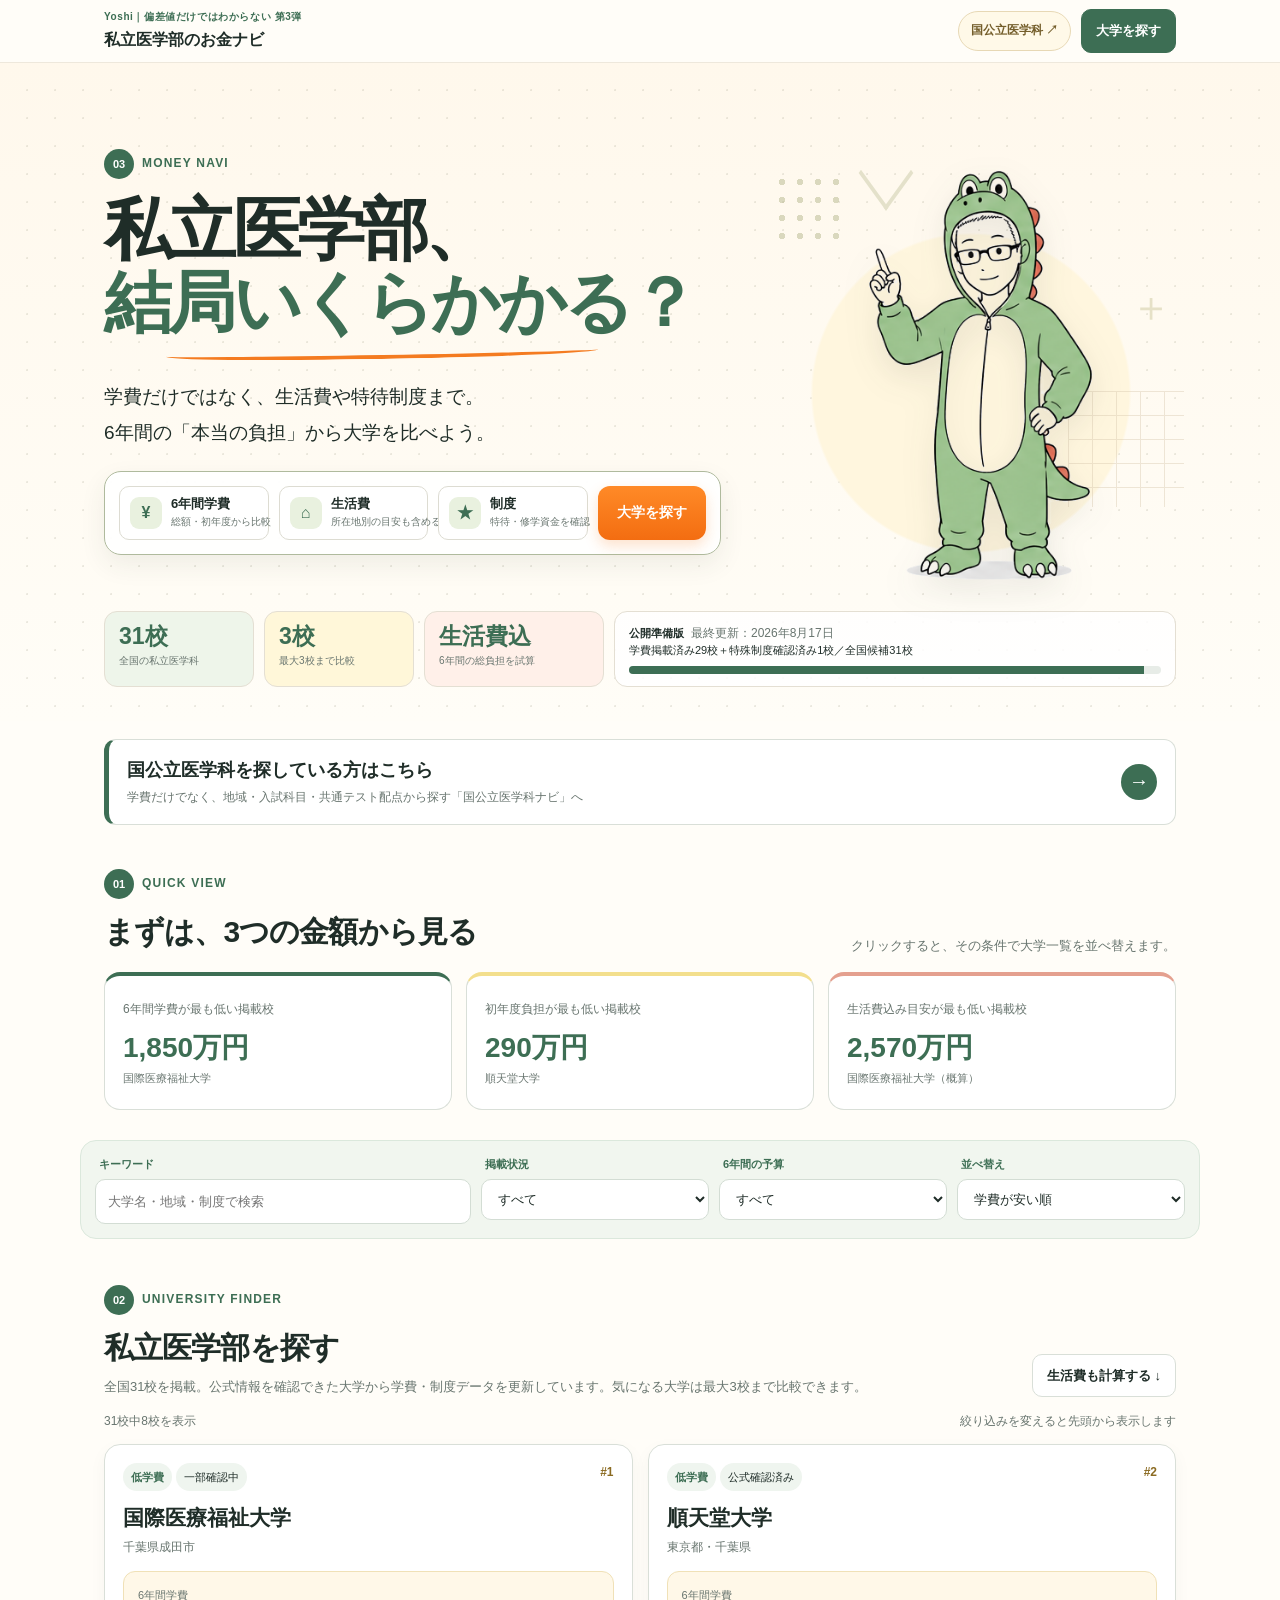
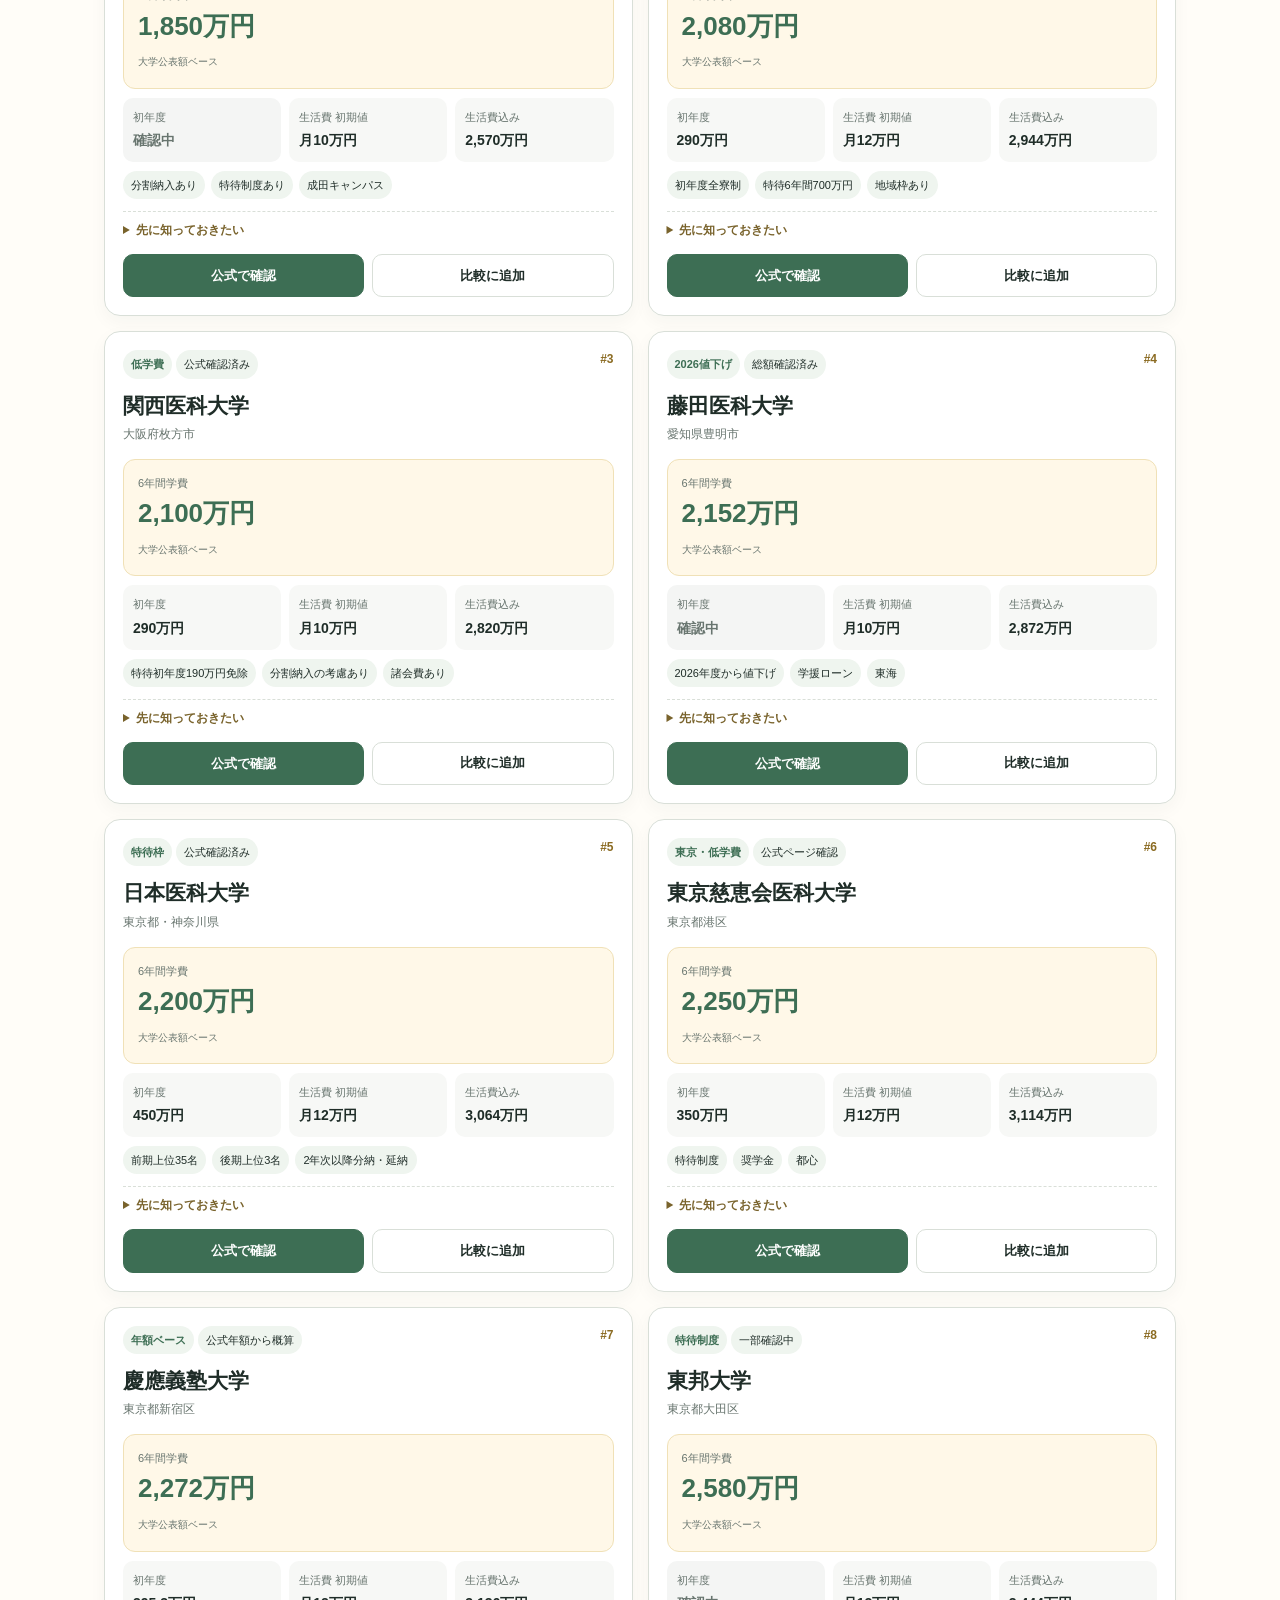
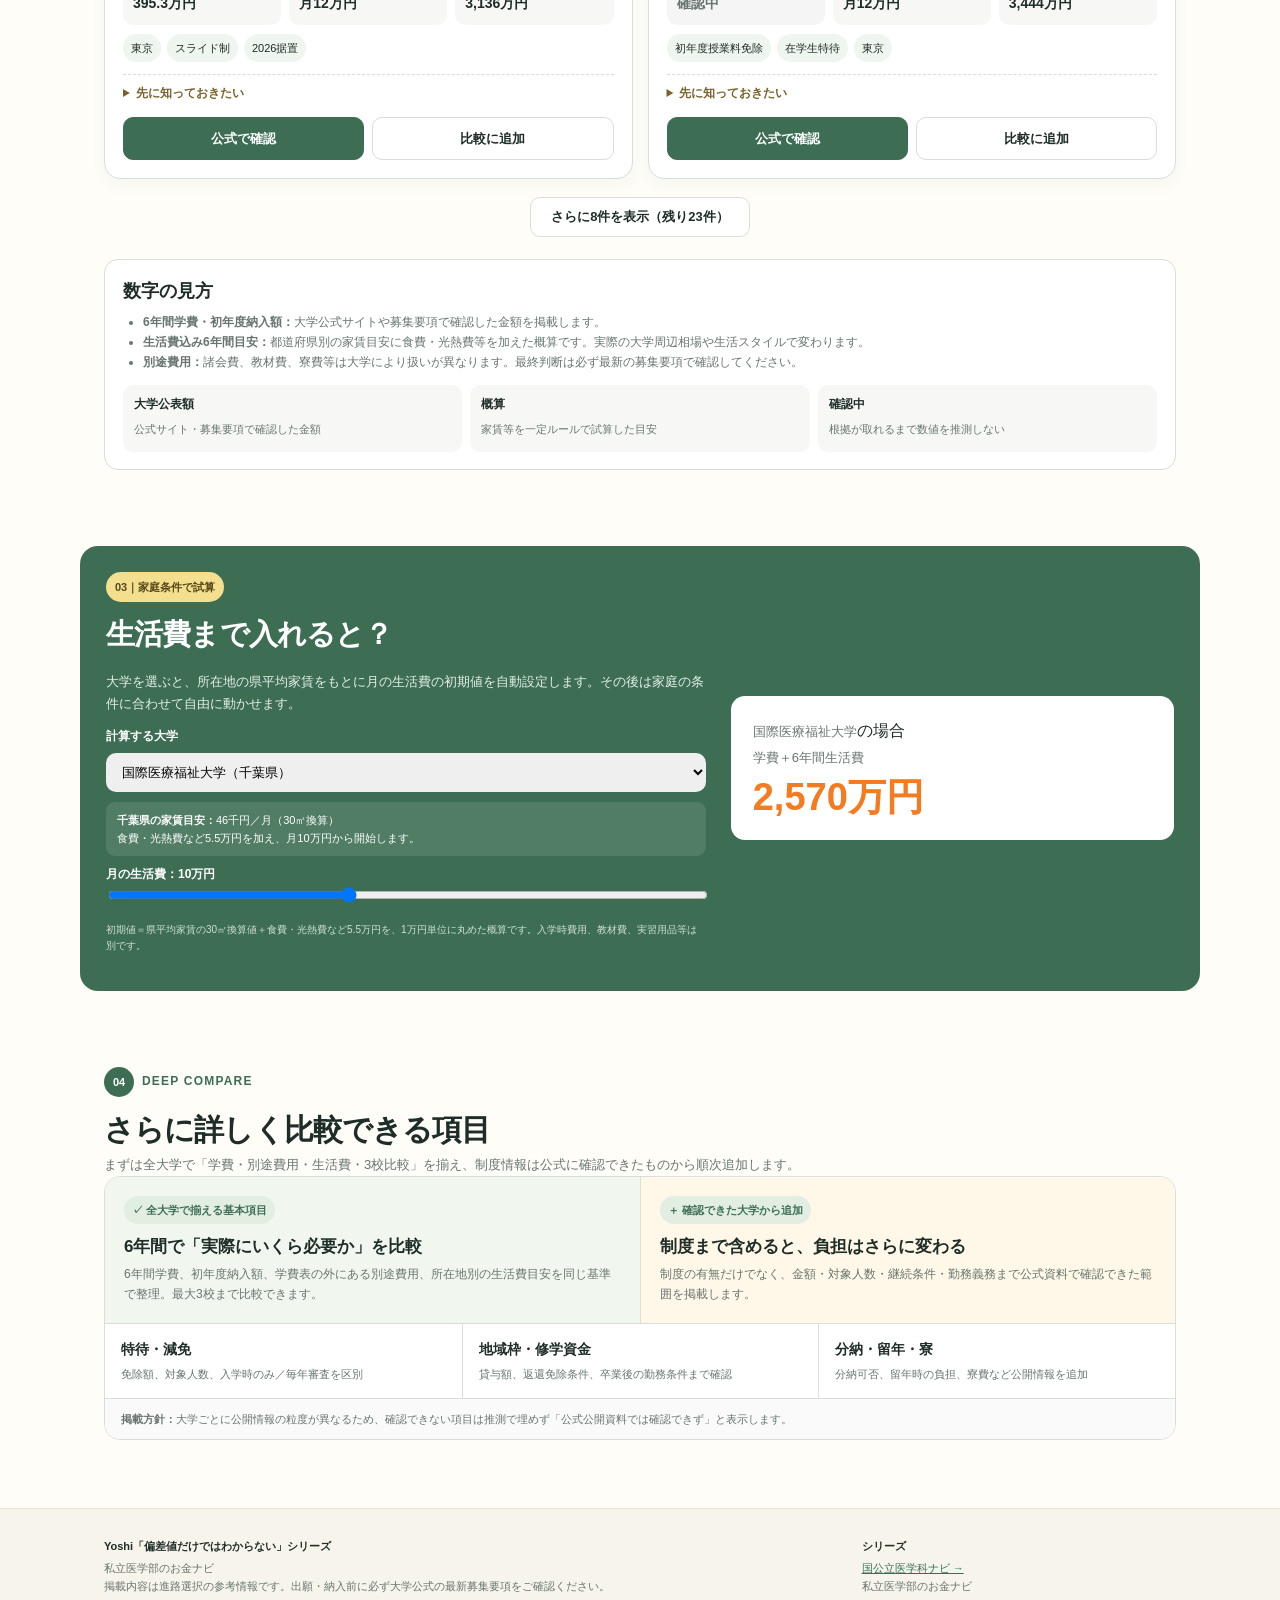
==== index.html @ 6e7ad59a "Add files via upload" ====
<!doctype html><html lang="ja"><head><meta charset="utf-8"><meta name="viewport" content="width=device-width,initial-scale=1"><title>私立医学部のお金ナビ｜6年間の学費・生活費を比較</title>
<meta name="description" content="全国の私立医学部医学科を、6年間学費・初年度納入額・別途費用・特待制度・分納・所在地別生活費まで比較できる進路情報サイトです。">
<meta property="og:title" content="私立医学部のお金ナビ｜偏差値だけではわからない">
<meta property="og:description" content="私立医学部の6年間学費と生活費を、最大3校で比較。大学公式情報と概算を分けて掲載します。">
<meta property="og:type" content="website">
<meta name="theme-color" content="#2f7d58">
<link rel="stylesheet" href="assets/css/styles.css"></head><body><a class="skiplink" href="#finder">大学検索へ移動</a>
<div class="serieshead"><div class="wrap inner"><div class="brand"><div><small>Yoshi｜偏差値だけではわからない 第3弾</small>私立医学部のお金ナビ</div></div><div class="head-actions"><a class="head-national" id="headNationalLink" href="./kokkoritsu-medical.html">国公立医学科 ↗</a><a class="btn primary" href="#finder">大学を探す</a></div></div></div><header class="hero">
  <div class="wrap">
    <div class="hero-main">
      <div class="hero-copy">
        <div class="eyebrow"><span>03</span> MONEY NAVI</div>
        <h1>私立医学部、<br><span>結局いくらかかる？</span></h1>
        <div class="hero-accent" aria-hidden="true"></div>
        <p class="lead">学費だけではなく、生活費や特待制度まで。<br>6年間の「本当の負担」から大学を比べよう。</p>
        <div class="hero-search-card" aria-label="私立医学部のお金ナビでできること">
          <div class="hero-search-row"><span class="hero-search-icon">¥</span><div><b>6年間学費</b><small>総額・初年度から比較</small></div></div>
          <div class="hero-search-row"><span class="hero-search-icon">⌂</span><div><b>生活費</b><small>所在地別の目安も含める</small></div></div>
          <div class="hero-search-row"><span class="hero-search-icon">★</span><div><b>制度</b><small>特待・修学資金を確認</small></div></div>
          <a class="hero-cta" href="#finder">大学を探す</a>
        </div>
      </div>
      <div class="hero-character-panel" aria-hidden="true">
        <span class="geo geo-dots"></span>
        <span class="geo geo-triangle"></span>
        <span class="geo geo-plus">＋</span>
        <span class="geo geo-grid"></span>
        <img class="hero-character" src="assets/img/hero-point-full.png" alt="">
      </div>
    </div>
    <div class="hero-meta-row">
      <div class="hero-meta-card"><b id="statCount">31校</b><span>全国の私立医学科</span></div>
      <div class="hero-meta-card"><b>3校</b><span>最大3校まで比較</span></div>
      <div class="hero-meta-card"><b>生活費込</b><span>6年間の総負担を試算</span></div>
      <div class="hero-meta-note"><b>公開準備版</b><span class="updated">最終更新：2026年8月17日</span><br><span id="progressText">学費データを更新中</span><div class="progressline"><span id="progressBar"></span></div></div>
    </div>
  </div>
</header><div class="wrap"><a class="national-link" id="nationalMedicalLink" href="./kokkoritsu-medical.html"><div><strong>国公立医学科を探している方はこちら</strong><span>学費だけでなく、地域・入試科目・共通テスト配点から探す「国公立医学科ナビ」へ</span></div><div class="arrow">→</div></a></div>
<section class="snapshot"><div class="wrap"><div class="snapshot-head"><div><div class="section-kicker"><span>01</span> QUICK VIEW</div><h2>まずは、3つの金額から見る</h2></div><p>クリックすると、その条件で大学一覧を並べ替えます。</p></div><div class="snapshot-grid"><button class="snapshot-card" type="button" data-snapshot-sort="total"><span>6年間学費が最も低い掲載校</span><b id="snapTotal">計算中</b><small id="snapTotalName">—</small></button><button class="snapshot-card" type="button" data-snapshot-sort="first"><span>初年度負担が最も低い掲載校</span><b id="snapFirst">計算中</b><small id="snapFirstName">—</small></button><button class="snapshot-card" type="button" data-snapshot-sort="burden"><span>生活費込み目安が最も低い掲載校</span><b id="snapBurden">計算中</b><small id="snapBurdenName">—</small></button></div></div></section>
<div class="toolbar" id="finder"><div class="wrap controls"><label class="control"><span class="control-title">キーワード</span><input id="q" placeholder="大学名・地域・制度で検索"></label><label class="control"><span class="control-title">掲載状況</span><select id="status"><option value="all">すべて</option><option value="priced">学費掲載済み</option><option value="verified">公式確認済み</option><option value="pending">調査中</option></select></label><label class="control"><span class="control-title">6年間の予算</span><select id="budget"><option value="9999">すべて</option><option value="2100">2,100万円以下</option><option value="2200">2,200万円以下</option><option value="2500">2,500万円以下</option><option value="3000">3,000万円以下</option><option value="3500">3,500万円以下</option><option value="4000">4,000万円以下</option></select></label><label class="control"><span class="control-title">並べ替え</span><select id="sort"><option value="total">学費が安い順</option><option value="first">初年度が安い順</option><option value="burden">生活費込みが安い順</option></select></label></div></div>
<main><section class="section"><div class="wrap"><div class="section-heading"><div><div class="section-kicker"><span>02</span> UNIVERSITY FINDER</div><h2>私立医学部を探す</h2><p class="sub">全国31校を掲載。公式情報を確認できた大学から学費・制度データを更新しています。気になる大学は最大3校まで比較できます。</p></div><a class="btn" href="#calculator">生活費も計算する ↓</a></div><div class="resultcount"><span id="resultSummary">31校中8校を表示</span><span>絞り込みを変えると先頭から表示します</span></div><div class="grid" id="cards"></div><div class="loadmore-wrap"><button class="btn loadmore" id="loadmore" type="button">さらに表示</button></div><div class="sourcebox"><h3>数字の見方</h3><ul><li><b>6年間学費・初年度納入額：</b>大学公式サイトや募集要項で確認した金額を掲載します。</li><li><b>生活費込み6年間目安：</b>都道府県別の家賃目安に食費・光熱費等を加えた概算です。実際の大学周辺相場や生活スタイルで変わります。</li><li><b>別途費用：</b>諸会費、教材費、寮費等は大学により扱いが異なります。最終判断は必ず最新の募集要項で確認してください。</li></ul><div class="trust-row"><div class="trust-item"><b>大学公表額</b><span>公式サイト・募集要項で確認した金額</span></div><div class="trust-item"><b>概算</b><span>家賃等を一定ルールで試算した目安</span></div><div class="trust-item"><b>確認中</b><span>根拠が取れるまで数値を推測しない</span></div></div></div></div></section>
<section class="section" id="calculator"><div class="wrap calc"><div class="calc-grid"><div><span class="calcstep">03｜家庭条件で試算</span><h2>生活費まで入れると？</h2><p>大学を選ぶと、所在地の県平均家賃をもとに月の生活費の初期値を自動設定します。その後は家庭の条件に合わせて自由に動かせます。</p><label for="calcUniversity">計算する大学</label><select id="calcUniversity"></select><div class="rentnote" id="rentNote"></div><label>月の生活費：<b id="lifeLabel">12万円</b></label><input type="range" id="life" min="0" max="25" value="12" step="1"><p class="legend">初期値＝県平均家賃の30㎡換算値＋食費・光熱費など5.5万円を、1万円単位に丸めた概算です。入学時費用、教材費、実習用品等は別です。</p></div><div class="result"><span id="resultUniversity">順天堂大学</span>の場合<br><span>学費＋6年間生活費</span><br><b id="grand">2,944万円</b></div></div></div></section>
<section class="section"><div class="wrap"><div class="section-kicker"><span>04</span> DEEP COMPARE</div><h2>さらに詳しく比較できる項目</h2><p class="sub">まずは全大学で「学費・別途費用・生活費・3校比較」を揃え、制度情報は公式に確認できたものから順次追加します。</p><div class="roadmap"><div class="roadmap-main"><div class="roadmap-ready"><div class="roadmap-label">✓ 全大学で揃える基本項目</div><p class="roadmap-title">6年間で「実際にいくら必要か」を比較</p><p class="roadmap-text">6年間学費、初年度納入額、学費表の外にある別途費用、所在地別の生活費目安を同じ基準で整理。最大3校まで比較できます。</p></div><div class="roadmap-next"><div class="roadmap-label">＋ 確認できた大学から追加</div><p class="roadmap-title">制度まで含めると、負担はさらに変わる</p><p class="roadmap-text">制度の有無だけでなく、金額・対象人数・継続条件・勤務義務まで公式資料で確認できた範囲を掲載します。</p></div></div><div class="roadmap-items"><div class="roadmap-item"><b>特待・減免</b><span>免除額、対象人数、入学時のみ／毎年審査を区別</span></div><div class="roadmap-item"><b>地域枠・修学資金</b><span>貸与額、返還免除条件、卒業後の勤務条件まで確認</span></div><div class="roadmap-item"><b>分納・留年・寮</b><span>分納可否、留年時の負担、寮費など公開情報を追加</span></div></div><div class="roadmap-note"><b>掲載方針：</b>大学ごとに公開情報の粒度が異なるため、確認できない項目は推測で埋めず「公式公開資料では確認できず」と表示します。</div></div></div></section></main>
<footer class="footer"><div class="wrap footer-grid"><div><strong>Yoshi「偏差値だけではわからない」シリーズ</strong>私立医学部のお金ナビ<br>掲載内容は進路選択の参考情報です。出願・納入前に必ず大学公式の最新募集要項をご確認ください。</div><div><strong>シリーズ</strong><a id="footerNationalLink" href="./kokkoritsu-medical.html">国公立医学科ナビ →</a><br>私立医学部のお金ナビ</div></div></footer><div id="comparebar" class="comparebar hidden"><div><b><span id="comparecount">0</span>/3校を選択</b><div id="comparechips" class="comparechips"></div></div><div class="compareactions"><button class="btn clearbtn" id="clearcompare" type="button">すべて外す</button><button class="btn primary" id="opencompare" type="button">選んだ大学を比較</button></div></div><div class="modal" id="comparemodal" aria-hidden="true"><div class="modalbox"><div class="modalhead"><div><h2 style="margin:0">大学を比較</h2><div class="sub" style="margin:3px 0 0">最大3校。スマホでは大学ごとに縦表示します。</div></div><button class="closebtn" id="closecompare">閉じる</button></div><div id="comparecontent"></div></div></div>
<script src="assets/js/app.js" defer></script></body></html>
---- assets/css/styles.css ----
:root{
  --ink:#1f2d28;
  --green:#6f9f5e;
  --green-dark:#3d6e54;
  --green-soft:#e9f1df;
  --cream:#fff8eb;
  --paper:#fffdf8;
  --orange:#f47b20;
  --orange-soft:#ffe3ca;
  --yellow:#f3df8d;
  --line:#d9dfd8;
  --muted:#68756f;
  --white:#fff;
  --danger:#a44f48;
}
*{box-sizing:border-box}
html{scroll-behavior:smooth}
body{margin:0;font-family:-apple-system,BlinkMacSystemFont,"Segoe UI","Noto Sans JP",sans-serif;color:var(--ink);background:var(--paper);line-height:1.65}
a{color:inherit}.wrap{max-width:1120px;margin:0 auto;padding:0 24px}.skiplink{position:absolute;left:-9999px}.skiplink:focus{left:12px;top:12px;z-index:99;background:#fff;padding:8px 12px;border-radius:8px}

/* header */
.serieshead{position:sticky;top:0;z-index:30;background:rgba(255,253,248,.96);backdrop-filter:blur(10px);border-bottom:1px solid #eee8dc}
.serieshead .inner{height:66px;display:flex;align-items:center;justify-content:space-between;gap:18px}.brand{display:flex;align-items:center;gap:11px;font-weight:800}.brandmark{width:42px;height:42px;border-radius:50%;background:var(--green-dark);color:#fff;display:grid;place-items:center;box-shadow:4px 4px 0 var(--yellow);font-family:Georgia,serif;font-size:22px}.brand small{display:block;font-size:10px;letter-spacing:.07em;color:var(--green-dark);margin-bottom:1px}.head-actions{display:flex;align-items:center;gap:10px}.head-national{font-size:12px;font-weight:800;text-decoration:none;padding:9px 12px;border:1px solid #e7d8b5;border-radius:999px;background:#fff9e8;color:#745e2b}
.btn{display:inline-flex;align-items:center;justify-content:center;border:1px solid var(--line);background:#fff;color:var(--ink);text-decoration:none;border-radius:10px;padding:10px 14px;font-size:13px;font-weight:800;cursor:pointer}.btn.primary{background:var(--green-dark);border-color:var(--green-dark);color:#fff}.btn:disabled{opacity:.45;cursor:not-allowed}

/* hero */
.hero{position:relative;padding:52px 0 34px;overflow:hidden;background:
  linear-gradient(180deg,#fffaf0 0%,#fffdf8 100%)}
.hero:before{content:"";position:absolute;inset:0;background-image:radial-gradient(#d8d6c8 1px,transparent 1px);background-size:24px 24px;opacity:.23;pointer-events:none}.heroGrid{position:relative;display:grid;grid-template-columns:1.28fr .72fr;gap:52px;align-items:end}.eyebrow,.section-kicker{display:flex;align-items:center;gap:8px;color:var(--green-dark);font-weight:900;font-size:12px;letter-spacing:.1em}.eyebrow span,.section-kicker span{width:30px;height:30px;border-radius:50%;background:var(--green-dark);color:#fff;display:grid;place-items:center;font-size:11px;letter-spacing:0}.hero h1{font-size:clamp(42px,5vw,64px);line-height:1.08;letter-spacing:-.045em;margin:16px 0 8px}.hero h1 span{color:var(--green-dark)}.yoshi-underline{width:290px;height:8px;border-top:4px solid var(--orange);border-radius:50%;transform:rotate(-1deg);margin:0 0 16px 22%}.lead{font-size:18px;max-width:690px;margin:0 0 18px}.notice{font-size:13px;border:1px solid var(--line);border-radius:14px;background:#fff;padding:13px 15px}.hero-note{border-style:dashed;background:rgba(255,255,255,.74)}.updated{margin-left:7px;color:var(--muted);font-size:12px}.stats{display:grid;grid-template-columns:repeat(3,1fr);gap:10px;margin:16px 0}.stat{padding:13px 14px;border-radius:14px;background:#fff;border:1px solid #ebe8de}.stat:nth-child(1){background:#eef6ec}.stat:nth-child(2){background:#fff8dc}.stat:nth-child(3){background:#fff1e9}.stat b{display:block;font-size:25px;line-height:1.1;color:var(--green-dark)}.stat span{display:block;margin-top:4px;font-size:11px;color:var(--muted)}.progressline{height:8px;background:#e7ece7;border-radius:999px;overflow:hidden;margin:9px 0 6px}.progressline span{display:block;height:100%;background:var(--green-dark);width:0}
.heroVisual{position:relative;min-height:360px;display:flex;align-items:flex-end;justify-content:center}.hero-character-wrap{position:relative;width:280px;height:330px;border-radius:140px 140px 26px 26px;background:linear-gradient(180deg,#edf5e7,#fff4db);border:1px solid #d2e0d3;overflow:hidden}.hero-character{position:absolute;width:260px;right:-8px;bottom:-12px;display:block}.hero-callout{position:absolute;left:-32px;top:38px;background:#fff;border:1px solid var(--line);border-radius:16px;padding:12px 14px;font-size:13px;box-shadow:0 10px 24px rgba(31,45,40,.08)}.hero-callout b{color:var(--orange)}

.national-link{margin:18px 0 0;display:flex;align-items:center;justify-content:space-between;gap:18px;padding:16px 18px;background:#fff;border:1px solid var(--line);border-left:5px solid var(--green-dark);border-radius:12px;text-decoration:none}.national-link strong{display:block;font-size:18px}.national-link span{display:block;font-size:12px;color:var(--muted);margin-top:3px}.national-link .arrow{width:36px;height:36px;border-radius:50%;display:grid;place-items:center;background:var(--green-dark);color:#fff;font-size:20px}

/* quick view */
.snapshot{padding:44px 0 18px}.snapshot-head{display:flex;align-items:end;justify-content:space-between;gap:18px;margin-bottom:16px}.snapshot-head h2,.section h2{margin:8px 0 0;font-size:30px;letter-spacing:-.03em}.snapshot-head p{margin:0;color:var(--muted);font-size:13px}.snapshot-grid{display:grid;grid-template-columns:repeat(3,1fr);gap:14px}.snapshot-card{appearance:none;text-align:left;background:#fff;border:1px solid var(--line);border-radius:16px;padding:18px 18px 16px;min-height:138px;cursor:pointer;transition:.15s ease}.snapshot-card:nth-child(1){border-top:4px solid var(--green-dark)}.snapshot-card:nth-child(2){border-top:4px solid var(--yellow)}.snapshot-card:nth-child(3){border-top:4px solid #e4a08f}.snapshot-card:hover{transform:translateY(-2px);box-shadow:0 10px 24px rgba(31,45,40,.06)}.snapshot-card span{display:block;font-size:12px;color:var(--muted)}.snapshot-card b{display:block;font-size:28px;color:var(--green-dark);margin:11px 0 3px}.snapshot-card small{color:var(--muted)}

/* filters */
.toolbar{padding:12px 0 8px;background:transparent}.controls{display:grid;grid-template-columns:1.65fr 1fr 1fr 1fr;gap:10px;padding:14px;background:#f1f6ef;border:1px solid #dbe8dc;border-radius:16px}.control{display:block}.control-title{display:block;margin:0 0 5px 4px;color:var(--green-dark);font-size:11px;font-weight:900}.controls input,.controls select{width:100%;border:1px solid #d3ddd4;border-radius:10px;background:#fff;padding:11px 12px;font:inherit;font-size:13px;color:var(--ink)}

/* sections */
.section{padding:38px 0}.section-heading{display:flex;align-items:end;justify-content:space-between;gap:18px;margin-bottom:15px}.section-heading h2{margin:8px 0 3px}.sub{color:var(--muted);font-size:13px;margin:0}.resultcount{display:flex;justify-content:space-between;gap:10px;margin:0 0 12px;color:var(--muted);font-size:12px}.grid{display:grid;grid-template-columns:repeat(2,minmax(0,1fr));gap:15px}.card{background:#fff;border:1px solid var(--line);border-radius:16px;padding:18px;box-shadow:0 6px 18px rgba(31,45,40,.04)}.topline{display:flex;justify-content:space-between;gap:10px;align-items:flex-start}.badge,.tag{display:inline-flex;align-items:center;background:#eff5ef;border-radius:999px;padding:5px 8px;font-size:11px}.badge{font-weight:900;color:var(--green-dark)}.rank{font-size:12px;font-weight:900;color:#8b6b22}.card h3{font-size:21px;margin:10px 0 2px}.place{font-size:12px;color:var(--muted)}.primarymoney{margin-top:14px;padding:14px;border-radius:12px;background:#fff8e8;border:1px solid #f0e1b7}.primarymoney span,.minimoney span{display:block;color:var(--muted);font-size:11px}.primarymoney b{display:block;font-size:26px;color:var(--green-dark)}.primarymoney small{font-size:10px;color:var(--muted)}.minimoney{display:grid;grid-template-columns:repeat(3,1fr);gap:8px;margin:9px 0}.minimoney div{padding:10px;background:#f7f8f6;border-radius:10px}.minimoney b{display:block;margin-top:3px;font-size:14px}.tags{display:flex;flex-wrap:wrap;gap:6px}.tipdetails{margin-top:12px;border-top:1px dashed var(--line);padding-top:9px;font-size:12px}.tipdetails summary{cursor:pointer;font-weight:800;color:#79632c}.tipbody{padding-top:8px;color:var(--muted)}.actions{display:flex;gap:8px;margin-top:13px}.actions .btn{flex:1}.pendingcard{border-style:dashed;background:#fbfcfb}.pendingmoney{background:#f4f5f4!important;color:var(--muted)}.selected{background:#e8f4ed!important;border-color:#8cb79d!important;color:var(--green-dark)!important}.loadmore-wrap{text-align:center;margin-top:18px}.loadmore{min-width:220px}.sourcebox{margin-top:22px;padding:17px 18px;border:1px solid var(--line);border-radius:14px;background:#fff}.sourcebox h3{margin:0 0 5px;font-size:18px}.sourcebox ul{margin:6px 0 0;padding-left:20px;font-size:12px;color:var(--muted)}.trust-row{display:grid;grid-template-columns:repeat(3,1fr);gap:8px;margin-top:13px}.trust-item{padding:10px 11px;border-radius:10px;background:#f7f8f6}.trust-item b{display:block;font-size:12px}.trust-item span{font-size:11px;color:var(--muted)}

/* calculator */
.calc{padding:26px;background:var(--green-dark);color:#fff;border-radius:18px}.calc-grid{display:grid;grid-template-columns:1.15fr .85fr;gap:25px;align-items:center}.calc h2{font-size:29px;margin:9px 0}.calc p{color:#e5efe9;font-size:13px}.calcstep{display:inline-flex;background:var(--yellow);color:#554819;border-radius:999px;padding:6px 9px;font-size:11px;font-weight:900}.calc label{display:block;margin-top:9px;font-size:12px;font-weight:800}.calc select{width:100%;padding:11px 12px;border:0;border-radius:10px;margin:6px 0 10px}.calc input[type=range]{width:100%}.rentnote{padding:9px 11px;border-radius:9px;background:rgba(255,255,255,.1);font-size:11px}.legend{font-size:10px!important;color:#cfe0d5!important}.result{padding:22px;background:#fff;color:var(--ink);border-radius:14px}.result span{font-size:13px;color:var(--muted)}.result b{display:block;font-size:38px;line-height:1.1;color:var(--orange);margin-top:6px}

/* roadmap */
.section-character{display:flex;align-items:center;gap:8px;margin:12px 0}.section-character img{width:66px;height:66px;object-fit:contain}.section-character span{font-size:12px;color:var(--muted)}.roadmap{border:1px solid var(--line);border-radius:16px;background:#fff;overflow:hidden}.roadmap-main{display:grid;grid-template-columns:1fr 1fr}.roadmap-ready,.roadmap-next{padding:19px}.roadmap-ready{background:#f1f7ef}.roadmap-next{background:#fff8e8;border-left:1px solid var(--line)}.roadmap-label{display:inline-flex;border-radius:999px;padding:5px 8px;background:#e2eee2;color:var(--green-dark);font-size:11px;font-weight:900}.roadmap-title{font-size:17px;font-weight:900;margin:9px 0 4px}.roadmap-text{margin:0;font-size:12px;color:var(--muted)}.roadmap-items{display:grid;grid-template-columns:repeat(3,1fr);border-top:1px solid var(--line)}.roadmap-item{padding:14px 16px}.roadmap-item+.roadmap-item{border-left:1px solid var(--line)}.roadmap-item b{display:block;font-size:14px}.roadmap-item span{display:block;margin-top:4px;font-size:11px;color:var(--muted)}.roadmap-note{padding:11px 16px;border-top:1px solid var(--line);background:#fafafa;font-size:11px;color:var(--muted)}

/* footer */
.footer{margin-top:30px;padding:28px 0 100px;background:#f7f4eb;border-top:1px solid #e9e4d7;color:var(--muted);font-size:11px}.footer-grid{display:grid;grid-template-columns:1.4fr .6fr;gap:24px}.footer strong{display:block;color:var(--ink);margin-bottom:4px}.footer a{color:var(--green-dark)}

/* compare */
.hidden{display:none!important}.comparebar.hidden{display:none!important}.comparebar{position:fixed;left:50%;bottom:14px;transform:translateX(-50%);z-index:40;width:min(800px,calc(100% - 24px));display:flex;align-items:center;justify-content:space-between;gap:12px;padding:11px 12px;background:rgba(31,45,40,.97);color:#fff;border-radius:14px;box-shadow:0 16px 35px rgba(0,0,0,.22)}.comparebar>div:first-child{display:flex;align-items:center;gap:10px;min-width:0}.comparechips{display:flex;gap:6px;flex-wrap:wrap}.comparechip{display:inline-flex;align-items:center;gap:5px;padding:5px 7px 5px 9px;background:#fff;color:var(--ink);border-radius:999px;font-size:11px;font-weight:800}.chipremove{width:20px;height:20px;border:0;border-radius:50%;background:#edf0ee;cursor:pointer}.compareactions{display:flex;gap:7px}.comparebar .clearbtn{background:transparent;color:#fff;border-color:rgba(255,255,255,.3)}.modal{position:fixed;inset:0;z-index:50;display:none;align-items:center;justify-content:center;padding:16px;background:rgba(0,0,0,.52)}.modal.open{display:flex}.modalbox{width:min(1060px,100%);max-height:90vh;overflow:auto;background:#fff;border-radius:16px;padding:20px}.modalhead{display:flex;align-items:center;justify-content:space-between;gap:12px;position:sticky;top:-20px;background:#fff;padding:3px 0 10px;z-index:2}.closebtn{border:0;border-radius:9px;padding:9px 12px;font-weight:900;cursor:pointer}.comparetable{width:100%;min-width:760px;border-collapse:collapse}.comparetable th,.comparetable td{padding:12px;border-bottom:1px solid var(--line);text-align:left;vertical-align:top}.comparetable th:first-child,.comparetable td:first-child{position:sticky;left:0;background:#fff}.compareunihead{display:flex;align-items:center;justify-content:space-between;gap:8px}.compareunihead button{border:0;border-radius:999px;padding:6px 8px;cursor:pointer}

@media(max-width:900px){
  .heroGrid{grid-template-columns:1fr}.heroVisual{min-height:260px;align-items:center}.hero-character-wrap{width:220px;height:250px}.hero-character{width:205px}.hero-callout{left:calc(50% - 250px);top:54px}.controls{grid-template-columns:1fr 1fr}.roadmap-main{grid-template-columns:1fr}.roadmap-next{border-left:0;border-top:1px solid var(--line)}
}
@media(max-width:720px){
  .wrap{padding:0 16px}.serieshead .inner{height:62px}.brandmark{width:36px;height:36px;font-size:19px}.brand small{font-size:9px}.head-national{display:none}.hero{padding:34px 0 26px}.heroGrid{gap:20px}.hero h1{font-size:42px}.yoshi-underline{width:220px;margin-left:16%}.lead{font-size:16px}.stats{grid-template-columns:1fr 1fr 1fr}.stat{padding:10px}.stat b{font-size:20px}.stat span{font-size:9px}.heroVisual{min-height:210px}.hero-character-wrap{width:175px;height:205px}.hero-character{width:170px}.hero-callout{left:8px;top:32px;font-size:11px;padding:9px 10px}.snapshot-head,.section-heading{align-items:flex-start;flex-direction:column}.snapshot-grid{grid-template-columns:1fr}.snapshot-card{min-height:auto}.controls{grid-template-columns:1fr}.grid{grid-template-columns:1fr}.calc-grid{grid-template-columns:1fr}.roadmap-items{grid-template-columns:1fr}.roadmap-item+.roadmap-item{border-left:0;border-top:1px solid var(--line)}.trust-row{grid-template-columns:1fr}.footer-grid{grid-template-columns:1fr}.comparebar{flex-direction:column;align-items:stretch}.comparebar>div:first-child{align-items:flex-start;flex-direction:column}.compareactions .btn{flex:1}.resultcount{flex-direction:column}.minimoney{grid-template-columns:1fr 1fr 1fr}.actions{flex-direction:column}
}


/* v13 hero correction */
.brand{gap:0}
.brandmark{display:none!important}
.heroVisual{position:relative;min-height:365px;display:flex;align-items:center;justify-content:center;padding:12px 0 0}
.hero-character-wrap{position:relative;width:330px;height:350px;border:0;border-radius:0;background:transparent;overflow:visible;display:flex;align-items:flex-end;justify-content:center}
.hero-character-wrap:before{content:"";position:absolute;inset:36px 25px 5px 45px;border-radius:48% 52% 45% 55% / 58% 44% 56% 42%;background:linear-gradient(160deg,#f3f7ea 0%,#fff4dc 100%);border:1px solid #d8e2d7;z-index:0}
.hero-character{position:relative!important;right:auto!important;bottom:auto!important;width:auto!important;height:330px;max-width:100%;object-fit:contain;display:block;z-index:2}
.hero-callout{left:-18px;top:56px;z-index:3;max-width:190px;background:#fffdf8;border:1px solid #ddd9cf;box-shadow:0 8px 18px rgba(31,45,40,.06)}
.hero-deco{position:absolute;z-index:1;color:#d8a46f}
.hero-deco-dots{width:48px;height:48px;left:31px;top:56px;background-image:radial-gradient(#d6b277 2px,transparent 2px);background-size:12px 12px;opacity:.55}
.hero-deco-plus{right:22px;top:42px;font-size:34px;font-weight:300;color:#d5d5b7}
@media(max-width:900px){.heroVisual{min-height:285px}.hero-character-wrap{width:280px;height:280px}.hero-character{height:270px}.hero-callout{left:10%;top:44px}}
@media(max-width:760px){.brand{gap:0}.heroVisual{min-height:235px}.hero-character-wrap{width:235px;height:235px}.hero-character{height:225px}.hero-callout{left:0;top:35px;max-width:145px;font-size:10px}.hero-deco-dots{left:15px;top:42px}.hero-deco-plus{right:8px;top:25px}}

/* =========================================================
   v14 — TOP rebuilt from previous Yoshi series layout
   ========================================================= */
.hero{
  padding:54px 0 34px;
  background:
    radial-gradient(circle at 28px 28px, rgba(120,118,91,.15) 2px, transparent 2.4px) 0 0/28px 28px,
    linear-gradient(180deg,#fff8ec 0%,#fffdf7 100%);
}
.hero:before{display:none}
.hero-main{
  display:grid;
  grid-template-columns:minmax(0,1.08fr) minmax(320px,.72fr);
  gap:44px;
  align-items:center;
}
.hero-copy{position:relative;z-index:2}
.hero .eyebrow{margin-bottom:14px}
.hero h1{
  margin:0;
  max-width:720px;
  font-size:clamp(48px,5.3vw,72px);
  line-height:1.08;
  letter-spacing:-.055em;
  font-weight:900;
}
.hero h1 span{color:var(--green-dark)}
.hero-accent{
  width:min(440px,70%);
  height:12px;
  margin:7px 0 20px 10%;
  border-bottom:4px solid var(--orange);
  border-radius:50%;
  transform:rotate(-1deg);
}
.hero .lead{
  margin:0 0 20px;
  max-width:680px;
  font-size:19px;
  line-height:1.9;
}
.hero-search-card{
  width:min(620px,100%);
  display:grid;
  grid-template-columns:1fr 1fr 1fr auto;
  gap:10px;
  align-items:stretch;
  padding:14px;
  background:rgba(255,255,255,.95);
  border:1.5px solid #afba9d;
  border-radius:17px;
  box-shadow:0 10px 26px rgba(47,63,55,.08);
}
.hero-search-row{
  min-width:0;
  display:flex;
  align-items:center;
  gap:9px;
  padding:9px 10px;
  border:1px solid #dddcd2;
  border-radius:10px;
  background:#fff;
}
.hero-search-row div{min-width:0}
.hero-search-row b{display:block;font-size:13px;line-height:1.25}
.hero-search-row small{display:block;margin-top:2px;color:var(--muted);font-size:9.5px;white-space:nowrap}
.hero-search-icon{
  flex:0 0 32px;
  width:32px;height:32px;
  display:grid;place-items:center;
  border-radius:9px;
  background:var(--green-soft);
  color:var(--green-dark);
  font-weight:900;
}
.hero-cta{
  display:flex;align-items:center;justify-content:center;
  min-width:108px;
  padding:0 18px;
  border-radius:12px;
  background:linear-gradient(180deg,#ff8a27,#f36d11);
  color:#fff;text-decoration:none;font-weight:900;font-size:14px;
  box-shadow:0 6px 14px rgba(244,123,32,.22);
}
.hero-character-panel{
  position:relative;
  min-height:470px;
  display:flex;
  align-items:flex-end;
  justify-content:center;
  overflow:visible;
}
.hero-character-panel:before{
  content:"";
  position:absolute;
  width:360px;height:360px;
  right:6%;bottom:14px;
  border-radius:50%;
  background:radial-gradient(circle,#fff6de 0%,#fff6de 62%,rgba(255,246,222,0) 63%);
}
.hero-character-panel .hero-character{
  position:relative!important;
  inset:auto!important;
  z-index:2;
  height:440px!important;
  width:auto!important;
  max-width:100%;
  object-fit:contain;
  filter:drop-shadow(0 12px 16px rgba(45,55,48,.10));
}
.geo{position:absolute;z-index:1;opacity:.42}
.geo-dots{left:2%;top:12%;width:78px;height:78px;background-image:radial-gradient(#a8aa7a 3px,transparent 3.3px);background-size:18px 18px}
.geo-triangle{left:24%;top:7%;width:46px;height:46px;border-left:4px solid #bfc19a;border-bottom:4px solid #bfc19a;transform:rotate(-45deg) skew(-9deg,-9deg)}
.geo-plus{right:1%;top:33%;font-size:42px;color:#c4bf8f;font-weight:300}
.geo-grid{right:-2%;bottom:17%;width:116px;height:116px;background-image:linear-gradient(#d8c8ae 1px,transparent 1px),linear-gradient(90deg,#d8c8ae 1px,transparent 1px);background-size:24px 24px}
.hero-meta-row{
  margin-top:24px;
  display:grid;
  grid-template-columns:150px 150px 180px minmax(280px,1fr);
  gap:10px;
  align-items:stretch;
}
.hero-meta-card,.hero-meta-note{
  border:1px solid #e4dfd3;
  border-radius:13px;
  background:rgba(255,255,255,.85);
  padding:12px 14px;
}
.hero-meta-card:nth-child(1){background:#eef5ea}
.hero-meta-card:nth-child(2){background:#fff7d9}
.hero-meta-card:nth-child(3){background:#fff0e9}
.hero-meta-card b{display:block;color:var(--green-dark);font-size:23px;line-height:1.1}
.hero-meta-card span{display:block;margin-top:4px;font-size:10px;color:var(--muted)}
.hero-meta-note{font-size:11px;line-height:1.5}
.hero-meta-note .updated{display:inline-block}
.hero-meta-note .progressline{margin:7px 0 0}

/* Keep characters as accents, not content blocks */
.section-character{display:none!important}

/* Header closer to existing series: text logo only */
.serieshead .inner{height:62px}
.brand{font-weight:900}
.brand small{font-size:10px;letter-spacing:.06em}

@media(max-width:980px){
  .hero-main{grid-template-columns:1fr 300px;gap:24px}
  .hero-search-card{grid-template-columns:1fr 1fr;}
  .hero-cta{min-height:52px}
  .hero-character-panel{min-height:390px}
  .hero-character-panel .hero-character{height:365px!important}
  .hero-meta-row{grid-template-columns:repeat(3,1fr)}
  .hero-meta-note{grid-column:1/-1}
}
@media(max-width:760px){
  .hero{padding:34px 0 26px}
  .hero-main{grid-template-columns:1fr;gap:14px}
  .hero h1{font-size:43px}
  .hero .lead{font-size:16px;line-height:1.75}
  .hero-search-card{grid-template-columns:1fr;padding:12px}
  .hero-cta{min-height:48px}
  .hero-character-panel{min-height:260px;justify-content:flex-end;padding-right:5%}
  .hero-character-panel:before{width:250px;height:250px;right:0;bottom:0}
  .hero-character-panel .hero-character{height:250px!important}
  .geo-dots{left:8%;top:12%;width:58px;height:58px;background-size:15px 15px}
  .geo-triangle{left:26%;top:4%;width:35px;height:35px}
  .geo-plus{right:0;top:22%;font-size:34px}
  .geo-grid{display:none}
  .hero-meta-row{grid-template-columns:1fr 1fr}
  .hero-meta-card:nth-child(3){grid-column:1/-1}
  .hero-meta-note{grid-column:1/-1}
}
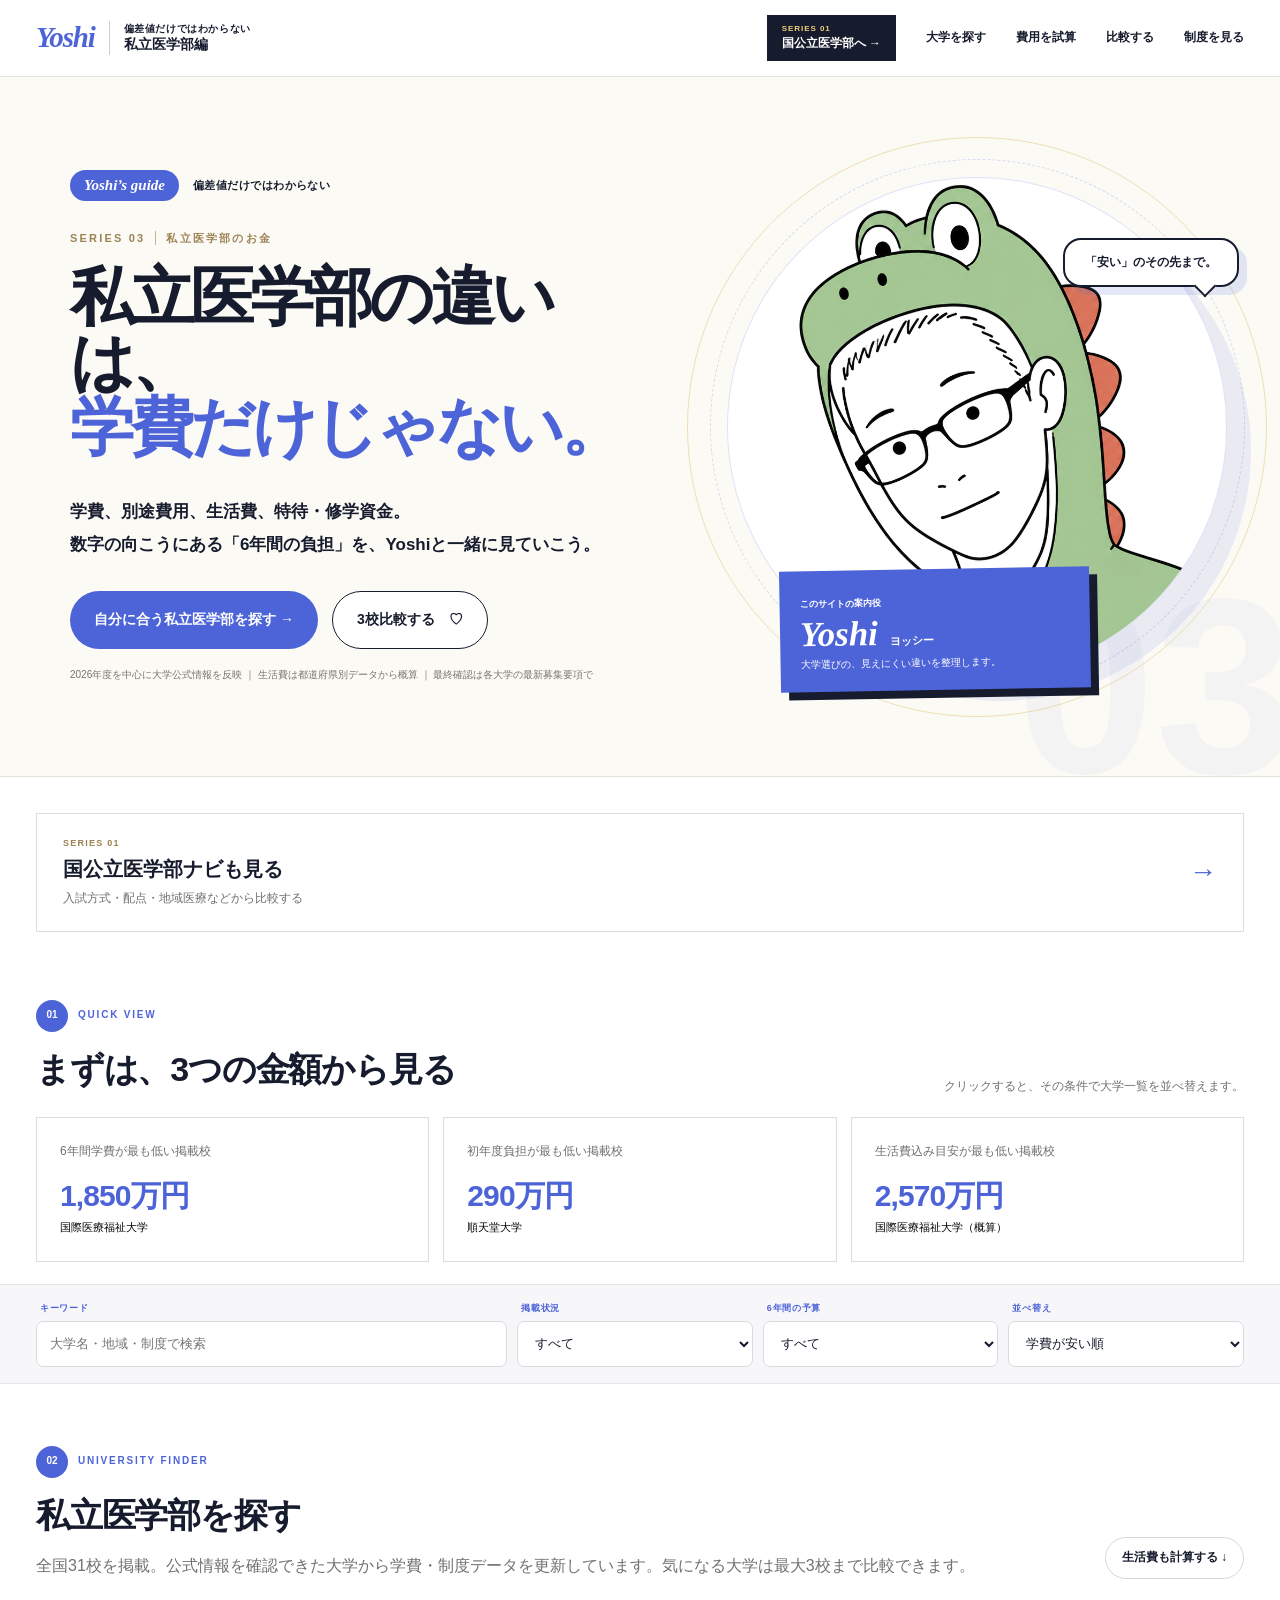
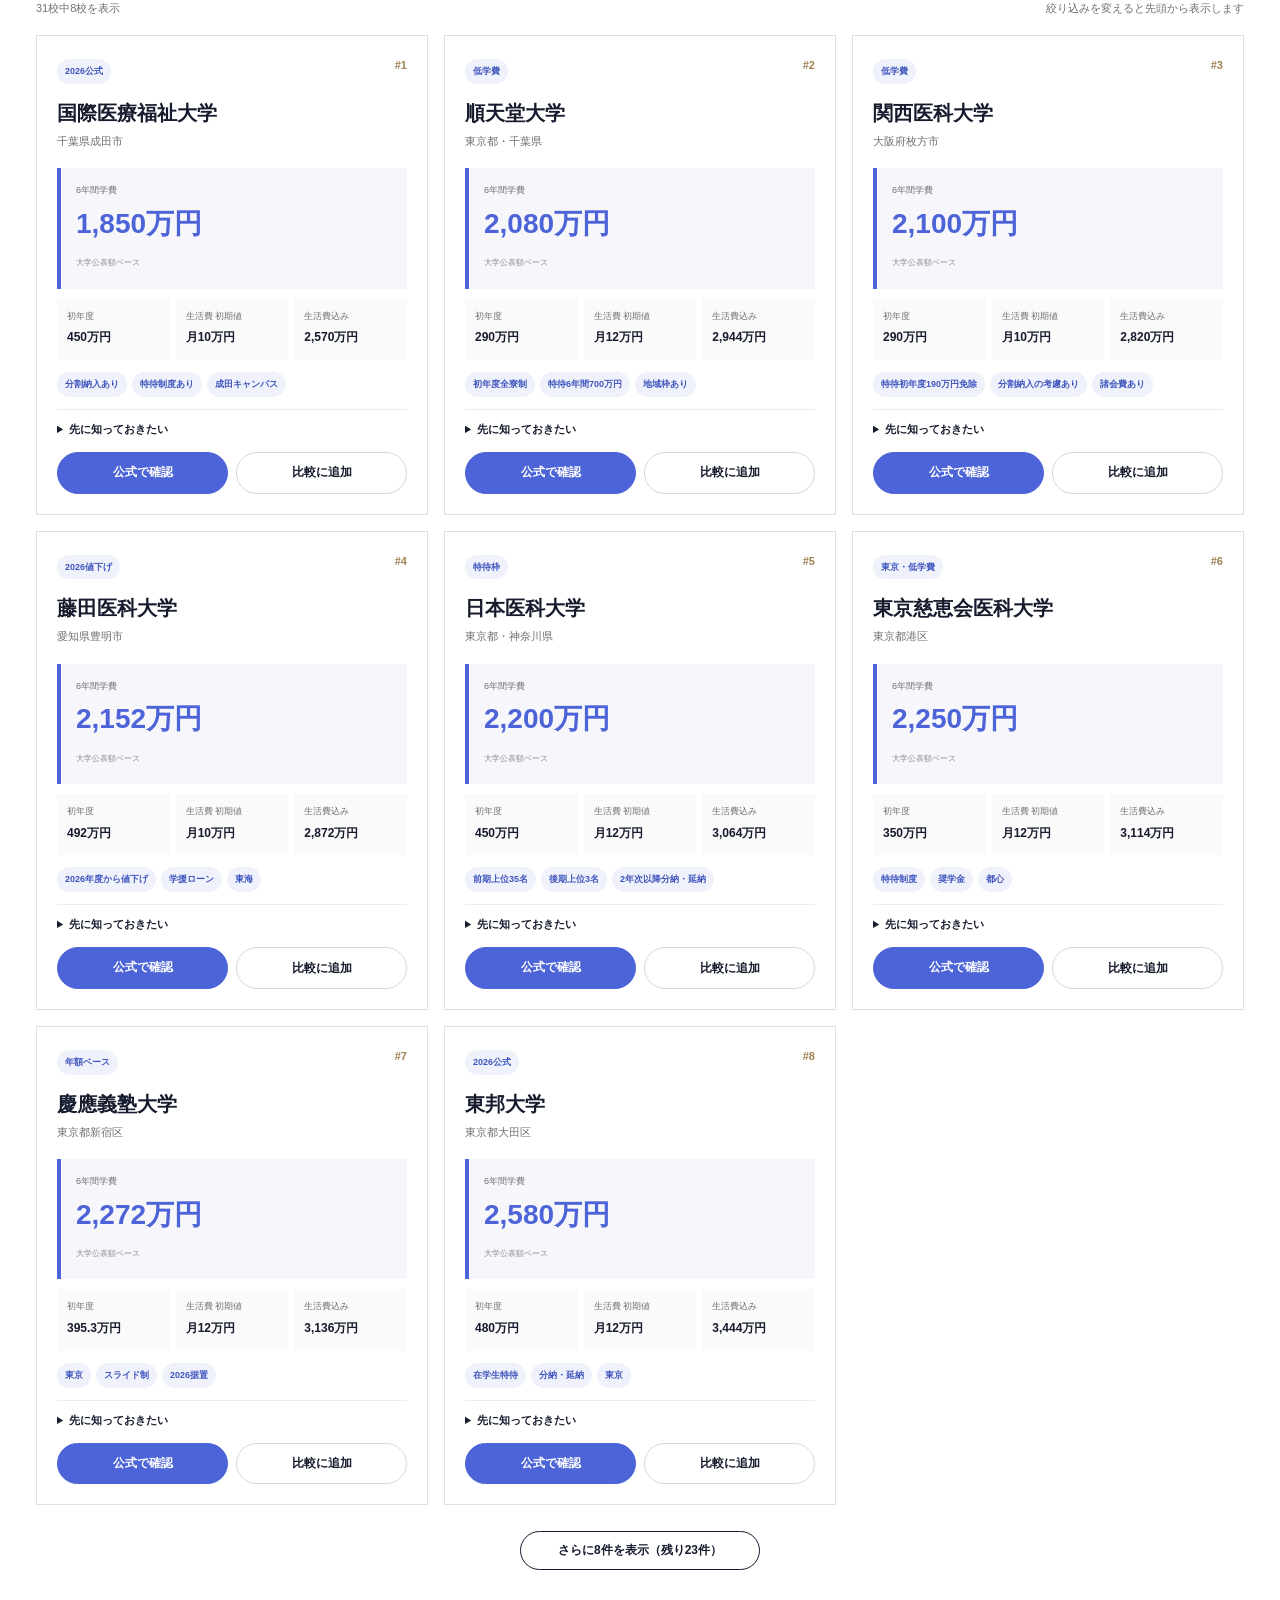
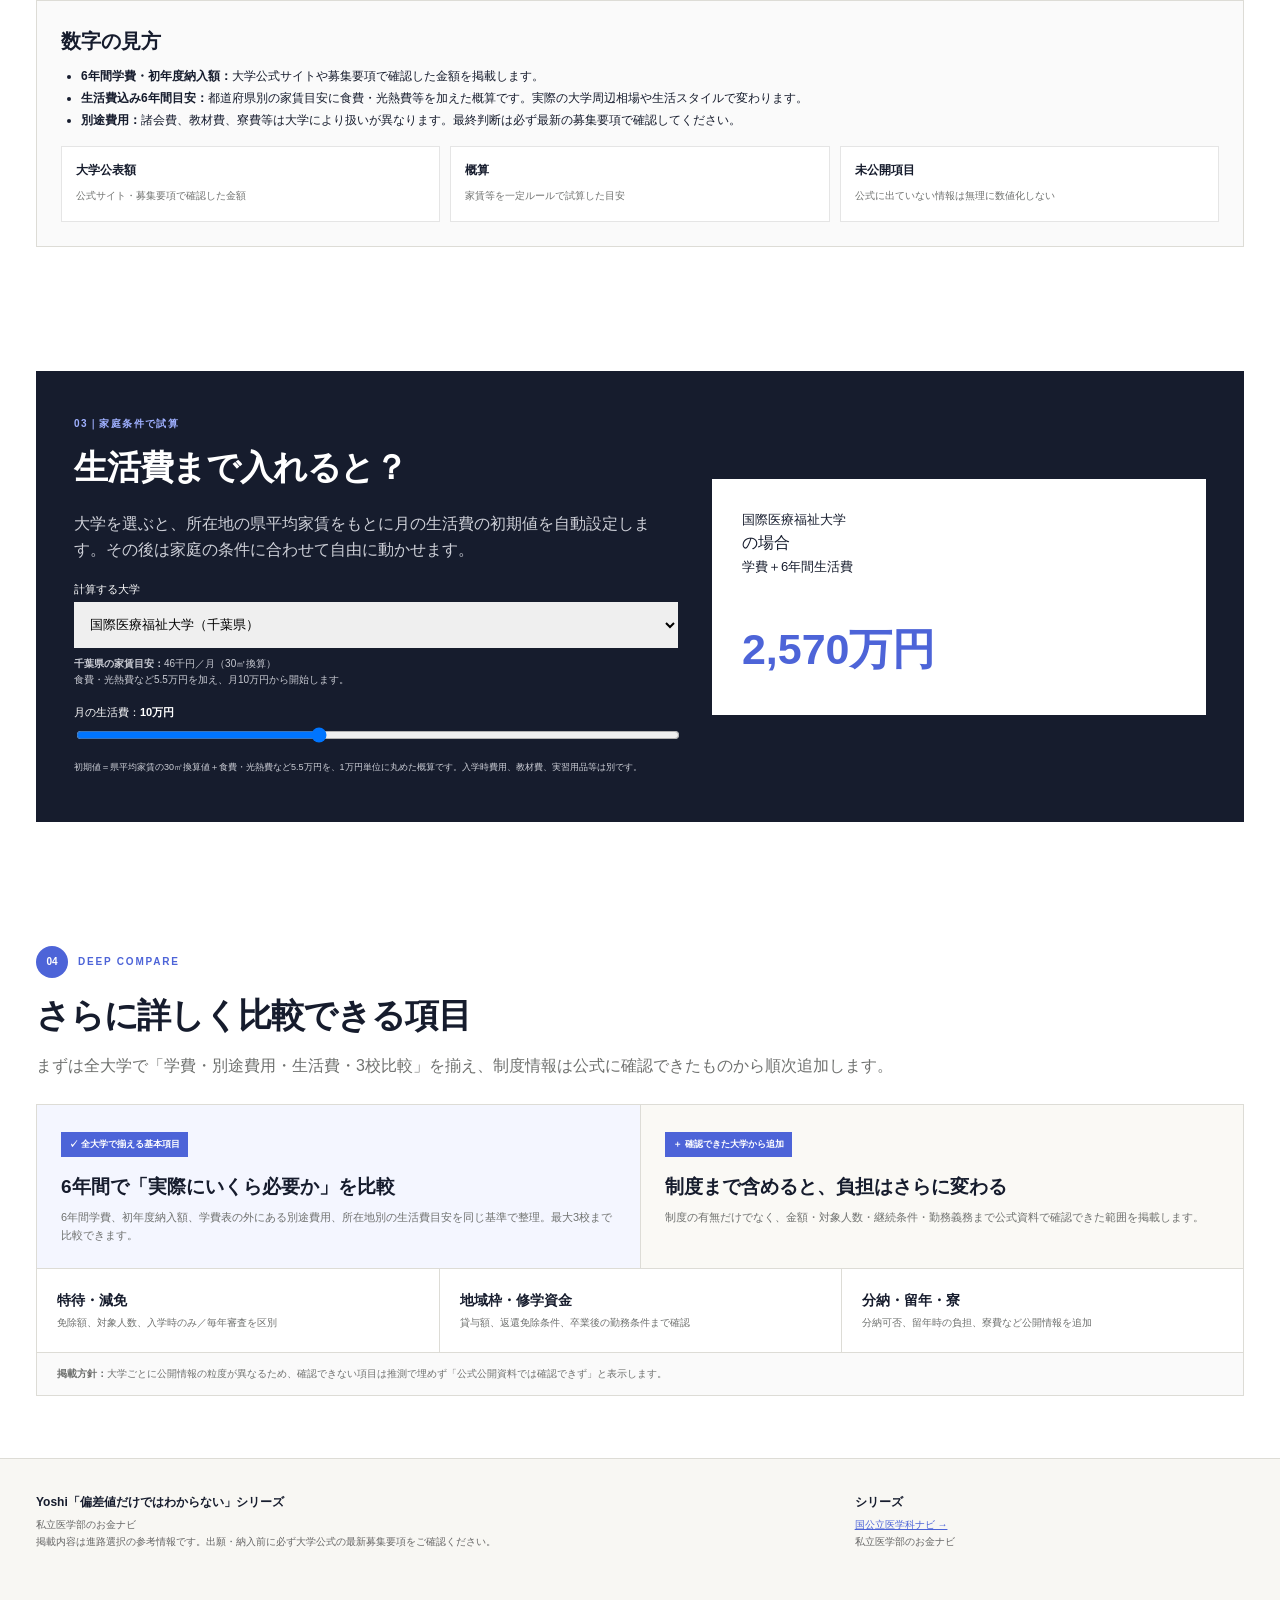
==== commit a12f3db4: "Add files via upload" ====
--- a/index.html
+++ b/index.html
@@ -3,43 +3,37 @@
 <meta property="og:title" content="私立医学部のお金ナビ｜偏差値だけではわからない">
 <meta property="og:description" content="私立医学部の6年間学費と生活費を、最大3校で比較。大学公式情報と概算を分けて掲載します。">
 <meta property="og:type" content="website">
-<meta name="theme-color" content="#2f7d58">
+<meta name="theme-color" content="#4d64d8">
 <link rel="stylesheet" href="assets/css/styles.css"></head><body><a class="skiplink" href="#finder">大学検索へ移動</a>
-<div class="serieshead"><div class="wrap inner"><div class="brand"><div><small>Yoshi｜偏差値だけではわからない 第3弾</small>私立医学部のお金ナビ</div></div><div class="head-actions"><a class="head-national" id="headNationalLink" href="./kokkoritsu-medical.html">国公立医学科 ↗</a><a class="btn primary" href="#finder">大学を探す</a></div></div></div><header class="hero">
-  <div class="wrap">
-    <div class="hero-main">
-      <div class="hero-copy">
-        <div class="eyebrow"><span>03</span> MONEY NAVI</div>
-        <h1>私立医学部、<br><span>結局いくらかかる？</span></h1>
-        <div class="hero-accent" aria-hidden="true"></div>
-        <p class="lead">学費だけではなく、生活費や特待制度まで。<br>6年間の「本当の負担」から大学を比べよう。</p>
-        <div class="hero-search-card" aria-label="私立医学部のお金ナビでできること">
-          <div class="hero-search-row"><span class="hero-search-icon">¥</span><div><b>6年間学費</b><small>総額・初年度から比較</small></div></div>
-          <div class="hero-search-row"><span class="hero-search-icon">⌂</span><div><b>生活費</b><small>所在地別の目安も含める</small></div></div>
-          <div class="hero-search-row"><span class="hero-search-icon">★</span><div><b>制度</b><small>特待・修学資金を確認</small></div></div>
-          <a class="hero-cta" href="#finder">大学を探す</a>
-        </div>
-      </div>
-      <div class="hero-character-panel" aria-hidden="true">
-        <span class="geo geo-dots"></span>
-        <span class="geo geo-triangle"></span>
-        <span class="geo geo-plus">＋</span>
-        <span class="geo geo-grid"></span>
-        <img class="hero-character" src="assets/img/hero-point-full.png" alt="">
-      </div>
-    </div>
-    <div class="hero-meta-row">
-      <div class="hero-meta-card"><b id="statCount">31校</b><span>全国の私立医学科</span></div>
-      <div class="hero-meta-card"><b>3校</b><span>最大3校まで比較</span></div>
-      <div class="hero-meta-card"><b>生活費込</b><span>6年間の総負担を試算</span></div>
-      <div class="hero-meta-note"><b>公開準備版</b><span class="updated">最終更新：2026年8月17日</span><br><span id="progressText">学費データを更新中</span><div class="progressline"><span id="progressBar"></span></div></div>
-    </div>
+<div class="serieshead"><div class="wrap inner">
+  <a class="brand" href="#top" aria-label="私立医学部のお金ナビ トップへ"><span class="yoshi-word">Yoshi</span><span class="brand-divider"></span><span class="brand-series">偏差値だけではわからない<br><b>私立医学部編</b></span></a>
+  <nav class="head-nav" aria-label="メインナビゲーション">
+    <a class="series-switch" id="headNationalLink" href="https://yoshiokayuta2-lgtm.github.io/kokkoritsu-medical-navi/"><small>SERIES 01</small><b>国公立医学部へ →</b></a>
+    <a href="#finder">大学を探す</a><a href="#calculator">費用を試算</a><a href="#finder">比較する</a><a href="#deep-compare">制度を見る</a>
+  </nav>
+</div></div>
+<header class="hero" id="top"><div class="wrap hero-series-grid">
+  <div class="hero-copy">
+    <div class="guide-line"><span class="guide-pill">Yoshi’s guide</span><b>偏差値だけではわからない</b></div>
+    <div class="series-label">SERIES 03 <i></i> 私立医学部のお金</div>
+    <h1>私立医学部の違いは、<br><em>学費だけじゃない。</em></h1>
+    <p class="lead">学費、別途費用、生活費、特待・修学資金。<br>数字の向こうにある「6年間の負担」を、Yoshiと一緒に見ていこう。</p>
+    <div class="hero-actions"><a class="hero-btn primary" href="#finder">自分に合う私立医学部を探す →</a><a class="hero-btn secondary" href="#finder">3校比較する　♡</a></div>
+    <p class="hero-footnote">2026年度を中心に大学公式情報を反映 ｜ 生活費は都道府県別データから概算 ｜ 最終確認は各大学の最新募集要項で</p>
   </div>
-</header><div class="wrap"><a class="national-link" id="nationalMedicalLink" href="./kokkoritsu-medical.html"><div><strong>国公立医学科を探している方はこちら</strong><span>学費だけでなく、地域・入試科目・共通テスト配点から探す「国公立医学科ナビ」へ</span></div><div class="arrow">→</div></a></div>
+  <div class="hero-art" aria-label="Yoshiキャラクター">
+    <div class="art-orbit orbit-a"></div><div class="art-orbit orbit-b"></div>
+    <div class="hero-bust"><img src="assets/img/hero-yoshi.png" alt="恐竜の着ぐるみ姿のYoshiキャラクター"></div>
+    <div class="speech">「安い」のその先まで。<span></span></div>
+    <div class="guide-card"><small>このサイトの案内役</small><div><b>Yoshi</b><span>ヨッシー</span></div><p>大学選びの、見えにくい違いを整理します。</p></div>
+    <div class="hero-watermark">03</div>
+  </div>
+</div></header>
+<div class="wrap"><a class="national-link" id="nationalMedicalLink" href="https://yoshiokayuta2-lgtm.github.io/kokkoritsu-medical-navi/"><div><small>SERIES 01</small><strong>国公立医学部ナビも見る</strong><span>入試方式・配点・地域医療などから比較する</span></div><div class="arrow">→</div></a></div>
 <section class="snapshot"><div class="wrap"><div class="snapshot-head"><div><div class="section-kicker"><span>01</span> QUICK VIEW</div><h2>まずは、3つの金額から見る</h2></div><p>クリックすると、その条件で大学一覧を並べ替えます。</p></div><div class="snapshot-grid"><button class="snapshot-card" type="button" data-snapshot-sort="total"><span>6年間学費が最も低い掲載校</span><b id="snapTotal">計算中</b><small id="snapTotalName">—</small></button><button class="snapshot-card" type="button" data-snapshot-sort="first"><span>初年度負担が最も低い掲載校</span><b id="snapFirst">計算中</b><small id="snapFirstName">—</small></button><button class="snapshot-card" type="button" data-snapshot-sort="burden"><span>生活費込み目安が最も低い掲載校</span><b id="snapBurden">計算中</b><small id="snapBurdenName">—</small></button></div></div></section>
-<div class="toolbar" id="finder"><div class="wrap controls"><label class="control"><span class="control-title">キーワード</span><input id="q" placeholder="大学名・地域・制度で検索"></label><label class="control"><span class="control-title">掲載状況</span><select id="status"><option value="all">すべて</option><option value="priced">学費掲載済み</option><option value="verified">公式確認済み</option><option value="pending">調査中</option></select></label><label class="control"><span class="control-title">6年間の予算</span><select id="budget"><option value="9999">すべて</option><option value="2100">2,100万円以下</option><option value="2200">2,200万円以下</option><option value="2500">2,500万円以下</option><option value="3000">3,000万円以下</option><option value="3500">3,500万円以下</option><option value="4000">4,000万円以下</option></select></label><label class="control"><span class="control-title">並べ替え</span><select id="sort"><option value="total">学費が安い順</option><option value="first">初年度が安い順</option><option value="burden">生活費込みが安い順</option></select></label></div></div>
-<main><section class="section"><div class="wrap"><div class="section-heading"><div><div class="section-kicker"><span>02</span> UNIVERSITY FINDER</div><h2>私立医学部を探す</h2><p class="sub">全国31校を掲載。公式情報を確認できた大学から学費・制度データを更新しています。気になる大学は最大3校まで比較できます。</p></div><a class="btn" href="#calculator">生活費も計算する ↓</a></div><div class="resultcount"><span id="resultSummary">31校中8校を表示</span><span>絞り込みを変えると先頭から表示します</span></div><div class="grid" id="cards"></div><div class="loadmore-wrap"><button class="btn loadmore" id="loadmore" type="button">さらに表示</button></div><div class="sourcebox"><h3>数字の見方</h3><ul><li><b>6年間学費・初年度納入額：</b>大学公式サイトや募集要項で確認した金額を掲載します。</li><li><b>生活費込み6年間目安：</b>都道府県別の家賃目安に食費・光熱費等を加えた概算です。実際の大学周辺相場や生活スタイルで変わります。</li><li><b>別途費用：</b>諸会費、教材費、寮費等は大学により扱いが異なります。最終判断は必ず最新の募集要項で確認してください。</li></ul><div class="trust-row"><div class="trust-item"><b>大学公表額</b><span>公式サイト・募集要項で確認した金額</span></div><div class="trust-item"><b>概算</b><span>家賃等を一定ルールで試算した目安</span></div><div class="trust-item"><b>確認中</b><span>根拠が取れるまで数値を推測しない</span></div></div></div></div></section>
+<div class="toolbar" id="finder"><div class="wrap controls"><label class="control"><span class="control-title">キーワード</span><input id="q" placeholder="大学名・地域・制度で検索"></label><label class="control"><span class="control-title">掲載状況</span><select id="status"><option value="all">すべて</option><option value="priced">学費掲載済み</option><option value="verified">公式確認済み</option><option value="special">特殊制度校</option></select></label><label class="control"><span class="control-title">6年間の予算</span><select id="budget"><option value="9999">すべて</option><option value="2100">2,100万円以下</option><option value="2200">2,200万円以下</option><option value="2500">2,500万円以下</option><option value="3000">3,000万円以下</option><option value="3500">3,500万円以下</option><option value="4000">4,000万円以下</option></select></label><label class="control"><span class="control-title">並べ替え</span><select id="sort"><option value="total">学費が安い順</option><option value="first">初年度が安い順</option><option value="burden">生活費込みが安い順</option></select></label></div></div>
+<main><section class="section"><div class="wrap"><div class="section-heading"><div><div class="section-kicker"><span>02</span> UNIVERSITY FINDER</div><h2>私立医学部を探す</h2><p class="sub">全国31校を掲載。公式情報を確認できた大学から学費・制度データを更新しています。気になる大学は最大3校まで比較できます。</p></div><a class="btn" href="#calculator">生活費も計算する ↓</a></div><div class="resultcount"><span id="resultSummary">31校中8校を表示</span><span>絞り込みを変えると先頭から表示します</span></div><div class="grid" id="cards"></div><div class="loadmore-wrap"><button class="btn loadmore" id="loadmore" type="button">さらに表示</button></div><div class="sourcebox"><h3>数字の見方</h3><ul><li><b>6年間学費・初年度納入額：</b>大学公式サイトや募集要項で確認した金額を掲載します。</li><li><b>生活費込み6年間目安：</b>都道府県別の家賃目安に食費・光熱費等を加えた概算です。実際の大学周辺相場や生活スタイルで変わります。</li><li><b>別途費用：</b>諸会費、教材費、寮費等は大学により扱いが異なります。最終判断は必ず最新の募集要項で確認してください。</li></ul><div class="trust-row"><div class="trust-item"><b>大学公表額</b><span>公式サイト・募集要項で確認した金額</span></div><div class="trust-item"><b>概算</b><span>家賃等を一定ルールで試算した目安</span></div><div class="trust-item"><b>未公開項目</b><span>公式に出ていない情報は無理に数値化しない</span></div></div></div></div></section>
 <section class="section" id="calculator"><div class="wrap calc"><div class="calc-grid"><div><span class="calcstep">03｜家庭条件で試算</span><h2>生活費まで入れると？</h2><p>大学を選ぶと、所在地の県平均家賃をもとに月の生活費の初期値を自動設定します。その後は家庭の条件に合わせて自由に動かせます。</p><label for="calcUniversity">計算する大学</label><select id="calcUniversity"></select><div class="rentnote" id="rentNote"></div><label>月の生活費：<b id="lifeLabel">12万円</b></label><input type="range" id="life" min="0" max="25" value="12" step="1"><p class="legend">初期値＝県平均家賃の30㎡換算値＋食費・光熱費など5.5万円を、1万円単位に丸めた概算です。入学時費用、教材費、実習用品等は別です。</p></div><div class="result"><span id="resultUniversity">順天堂大学</span>の場合<br><span>学費＋6年間生活費</span><br><b id="grand">2,944万円</b></div></div></div></section>
-<section class="section"><div class="wrap"><div class="section-kicker"><span>04</span> DEEP COMPARE</div><h2>さらに詳しく比較できる項目</h2><p class="sub">まずは全大学で「学費・別途費用・生活費・3校比較」を揃え、制度情報は公式に確認できたものから順次追加します。</p><div class="roadmap"><div class="roadmap-main"><div class="roadmap-ready"><div class="roadmap-label">✓ 全大学で揃える基本項目</div><p class="roadmap-title">6年間で「実際にいくら必要か」を比較</p><p class="roadmap-text">6年間学費、初年度納入額、学費表の外にある別途費用、所在地別の生活費目安を同じ基準で整理。最大3校まで比較できます。</p></div><div class="roadmap-next"><div class="roadmap-label">＋ 確認できた大学から追加</div><p class="roadmap-title">制度まで含めると、負担はさらに変わる</p><p class="roadmap-text">制度の有無だけでなく、金額・対象人数・継続条件・勤務義務まで公式資料で確認できた範囲を掲載します。</p></div></div><div class="roadmap-items"><div class="roadmap-item"><b>特待・減免</b><span>免除額、対象人数、入学時のみ／毎年審査を区別</span></div><div class="roadmap-item"><b>地域枠・修学資金</b><span>貸与額、返還免除条件、卒業後の勤務条件まで確認</span></div><div class="roadmap-item"><b>分納・留年・寮</b><span>分納可否、留年時の負担、寮費など公開情報を追加</span></div></div><div class="roadmap-note"><b>掲載方針：</b>大学ごとに公開情報の粒度が異なるため、確認できない項目は推測で埋めず「公式公開資料では確認できず」と表示します。</div></div></div></section></main>
-<footer class="footer"><div class="wrap footer-grid"><div><strong>Yoshi「偏差値だけではわからない」シリーズ</strong>私立医学部のお金ナビ<br>掲載内容は進路選択の参考情報です。出願・納入前に必ず大学公式の最新募集要項をご確認ください。</div><div><strong>シリーズ</strong><a id="footerNationalLink" href="./kokkoritsu-medical.html">国公立医学科ナビ →</a><br>私立医学部のお金ナビ</div></div></footer><div id="comparebar" class="comparebar hidden"><div><b><span id="comparecount">0</span>/3校を選択</b><div id="comparechips" class="comparechips"></div></div><div class="compareactions"><button class="btn clearbtn" id="clearcompare" type="button">すべて外す</button><button class="btn primary" id="opencompare" type="button">選んだ大学を比較</button></div></div><div class="modal" id="comparemodal" aria-hidden="true"><div class="modalbox"><div class="modalhead"><div><h2 style="margin:0">大学を比較</h2><div class="sub" style="margin:3px 0 0">最大3校。スマホでは大学ごとに縦表示します。</div></div><button class="closebtn" id="closecompare">閉じる</button></div><div id="comparecontent"></div></div></div>
+<section class="section" id="deep-compare"><div class="wrap"><div class="section-kicker"><span>04</span> DEEP COMPARE</div><h2>さらに詳しく比較できる項目</h2><p class="sub">まずは全大学で「学費・別途費用・生活費・3校比較」を揃え、制度情報は公式に確認できたものから順次追加します。</p><div class="roadmap"><div class="roadmap-main"><div class="roadmap-ready"><div class="roadmap-label">✓ 全大学で揃える基本項目</div><p class="roadmap-title">6年間で「実際にいくら必要か」を比較</p><p class="roadmap-text">6年間学費、初年度納入額、学費表の外にある別途費用、所在地別の生活費目安を同じ基準で整理。最大3校まで比較できます。</p></div><div class="roadmap-next"><div class="roadmap-label">＋ 確認できた大学から追加</div><p class="roadmap-title">制度まで含めると、負担はさらに変わる</p><p class="roadmap-text">制度の有無だけでなく、金額・対象人数・継続条件・勤務義務まで公式資料で確認できた範囲を掲載します。</p></div></div><div class="roadmap-items"><div class="roadmap-item"><b>特待・減免</b><span>免除額、対象人数、入学時のみ／毎年審査を区別</span></div><div class="roadmap-item"><b>地域枠・修学資金</b><span>貸与額、返還免除条件、卒業後の勤務条件まで確認</span></div><div class="roadmap-item"><b>分納・留年・寮</b><span>分納可否、留年時の負担、寮費など公開情報を追加</span></div></div><div class="roadmap-note"><b>掲載方針：</b>大学ごとに公開情報の粒度が異なるため、確認できない項目は推測で埋めず「公式公開資料では確認できず」と表示します。</div></div></div></section></main>
+<footer class="footer"><div class="wrap footer-grid"><div><strong>Yoshi「偏差値だけではわからない」シリーズ</strong>私立医学部のお金ナビ<br>掲載内容は進路選択の参考情報です。出願・納入前に必ず大学公式の最新募集要項をご確認ください。</div><div><strong>シリーズ</strong><a id="footerNationalLink" href="https://yoshiokayuta2-lgtm.github.io/kokkoritsu-medical-navi/">国公立医学科ナビ →</a><br>私立医学部のお金ナビ</div></div></footer><div id="comparebar" class="comparebar hidden"><div><b><span id="comparecount">0</span>/3校を選択</b><div id="comparechips" class="comparechips"></div></div><div class="compareactions"><button class="btn clearbtn" id="clearcompare" type="button">すべて外す</button><button class="btn primary" id="opencompare" type="button">選んだ大学を比較</button></div></div><div class="modal" id="comparemodal" aria-hidden="true"><div class="modalbox"><div class="modalhead"><div><h2 style="margin:0">大学を比較</h2><div class="sub" style="margin:3px 0 0">最大3校。スマホでは大学ごとに縦表示します。</div></div><button class="closebtn" id="closecompare">閉じる</button></div><div id="comparecontent"></div></div></div>
 <script src="assets/js/app.js" defer></script></body></html>
--- a/assets/css/styles.css
+++ b/assets/css/styles.css
@@ -1,248 +1,29 @@
 :root{
-  --ink:#1f2d28;
-  --green:#6f9f5e;
-  --green-dark:#3d6e54;
-  --green-soft:#e9f1df;
-  --cream:#fff8eb;
-  --paper:#fffdf8;
-  --orange:#f47b20;
-  --orange-soft:#ffe3ca;
-  --yellow:#f3df8d;
-  --line:#d9dfd8;
-  --muted:#68756f;
-  --white:#fff;
-  --danger:#a44f48;
+  --ink:#161c2d;--blue:#4d64d8;--blue2:#6678df;--cream:#fbfaf5;--paper:#fff;--soft:#f4f5fa;
+  --line:#dddcd6;--muted:#6f716f;--gold:#9d8252;--orange:#e8772d;--green:#52735e;--danger:#a84f4f;
+  --shadow:0 18px 46px rgba(22,28,45,.07)
 }
-*{box-sizing:border-box}
-html{scroll-behavior:smooth}
-body{margin:0;font-family:-apple-system,BlinkMacSystemFont,"Segoe UI","Noto Sans JP",sans-serif;color:var(--ink);background:var(--paper);line-height:1.65}
-a{color:inherit}.wrap{max-width:1120px;margin:0 auto;padding:0 24px}.skiplink{position:absolute;left:-9999px}.skiplink:focus{left:12px;top:12px;z-index:99;background:#fff;padding:8px 12px;border-radius:8px}
-
+*{box-sizing:border-box}html{scroll-behavior:smooth}body{margin:0;font-family:-apple-system,BlinkMacSystemFont,"Segoe UI","Noto Sans JP",sans-serif;color:var(--ink);background:#fff;line-height:1.65}a{color:inherit}.wrap{width:min(1480px,calc(100% - 72px));margin:0 auto}.skiplink{position:absolute;left:-9999px}.skiplink:focus{left:12px;top:12px;z-index:99;background:#fff;padding:10px 14px}
 /* header */
-.serieshead{position:sticky;top:0;z-index:30;background:rgba(255,253,248,.96);backdrop-filter:blur(10px);border-bottom:1px solid #eee8dc}
-.serieshead .inner{height:66px;display:flex;align-items:center;justify-content:space-between;gap:18px}.brand{display:flex;align-items:center;gap:11px;font-weight:800}.brandmark{width:42px;height:42px;border-radius:50%;background:var(--green-dark);color:#fff;display:grid;place-items:center;box-shadow:4px 4px 0 var(--yellow);font-family:Georgia,serif;font-size:22px}.brand small{display:block;font-size:10px;letter-spacing:.07em;color:var(--green-dark);margin-bottom:1px}.head-actions{display:flex;align-items:center;gap:10px}.head-national{font-size:12px;font-weight:800;text-decoration:none;padding:9px 12px;border:1px solid #e7d8b5;border-radius:999px;background:#fff9e8;color:#745e2b}
-.btn{display:inline-flex;align-items:center;justify-content:center;border:1px solid var(--line);background:#fff;color:var(--ink);text-decoration:none;border-radius:10px;padding:10px 14px;font-size:13px;font-weight:800;cursor:pointer}.btn.primary{background:var(--green-dark);border-color:var(--green-dark);color:#fff}.btn:disabled{opacity:.45;cursor:not-allowed}
-
+.serieshead{position:sticky;top:0;z-index:40;background:rgba(255,255,255,.96);border-bottom:1px solid #e5e3dd;backdrop-filter:blur(10px)}.serieshead .inner{height:76px;display:flex;align-items:center;justify-content:space-between;gap:28px}.brand{display:flex;align-items:center;text-decoration:none;min-width:max-content}.yoshi-word{font-family:Georgia,"Times New Roman",serif;font-style:italic;font-weight:800;font-size:29px;color:var(--blue);letter-spacing:-.04em}.brand-divider{height:34px;width:1px;background:#cfcfc9;margin:0 14px}.brand-series{font-size:10px;line-height:1.25;font-weight:800;letter-spacing:.06em}.brand-series b{font-size:14px;letter-spacing:0}.head-nav{display:flex;align-items:center;gap:30px;font-size:12px;font-weight:800;white-space:nowrap}.head-nav>a{text-decoration:none}.head-nav>a:not(.series-switch):hover{color:var(--blue)}.series-switch{background:var(--ink);color:#fff;padding:9px 15px 10px;line-height:1.15}.series-switch small{display:block;font-size:8px;color:#f0d079;letter-spacing:.12em;margin-bottom:4px}.series-switch b{font-size:12px}
 /* hero */
-.hero{position:relative;padding:52px 0 34px;overflow:hidden;background:
-  linear-gradient(180deg,#fffaf0 0%,#fffdf8 100%)}
-.hero:before{content:"";position:absolute;inset:0;background-image:radial-gradient(#d8d6c8 1px,transparent 1px);background-size:24px 24px;opacity:.23;pointer-events:none}.heroGrid{position:relative;display:grid;grid-template-columns:1.28fr .72fr;gap:52px;align-items:end}.eyebrow,.section-kicker{display:flex;align-items:center;gap:8px;color:var(--green-dark);font-weight:900;font-size:12px;letter-spacing:.1em}.eyebrow span,.section-kicker span{width:30px;height:30px;border-radius:50%;background:var(--green-dark);color:#fff;display:grid;place-items:center;font-size:11px;letter-spacing:0}.hero h1{font-size:clamp(42px,5vw,64px);line-height:1.08;letter-spacing:-.045em;margin:16px 0 8px}.hero h1 span{color:var(--green-dark)}.yoshi-underline{width:290px;height:8px;border-top:4px solid var(--orange);border-radius:50%;transform:rotate(-1deg);margin:0 0 16px 22%}.lead{font-size:18px;max-width:690px;margin:0 0 18px}.notice{font-size:13px;border:1px solid var(--line);border-radius:14px;background:#fff;padding:13px 15px}.hero-note{border-style:dashed;background:rgba(255,255,255,.74)}.updated{margin-left:7px;color:var(--muted);font-size:12px}.stats{display:grid;grid-template-columns:repeat(3,1fr);gap:10px;margin:16px 0}.stat{padding:13px 14px;border-radius:14px;background:#fff;border:1px solid #ebe8de}.stat:nth-child(1){background:#eef6ec}.stat:nth-child(2){background:#fff8dc}.stat:nth-child(3){background:#fff1e9}.stat b{display:block;font-size:25px;line-height:1.1;color:var(--green-dark)}.stat span{display:block;margin-top:4px;font-size:11px;color:var(--muted)}.progressline{height:8px;background:#e7ece7;border-radius:999px;overflow:hidden;margin:9px 0 6px}.progressline span{display:block;height:100%;background:var(--green-dark);width:0}
-.heroVisual{position:relative;min-height:360px;display:flex;align-items:flex-end;justify-content:center}.hero-character-wrap{position:relative;width:280px;height:330px;border-radius:140px 140px 26px 26px;background:linear-gradient(180deg,#edf5e7,#fff4db);border:1px solid #d2e0d3;overflow:hidden}.hero-character{position:absolute;width:260px;right:-8px;bottom:-12px;display:block}.hero-callout{position:absolute;left:-32px;top:38px;background:#fff;border:1px solid var(--line);border-radius:16px;padding:12px 14px;font-size:13px;box-shadow:0 10px 24px rgba(31,45,40,.08)}.hero-callout b{color:var(--orange)}
-
-.national-link{margin:18px 0 0;display:flex;align-items:center;justify-content:space-between;gap:18px;padding:16px 18px;background:#fff;border:1px solid var(--line);border-left:5px solid var(--green-dark);border-radius:12px;text-decoration:none}.national-link strong{display:block;font-size:18px}.national-link span{display:block;font-size:12px;color:var(--muted);margin-top:3px}.national-link .arrow{width:36px;height:36px;border-radius:50%;display:grid;place-items:center;background:var(--green-dark);color:#fff;font-size:20px}
-
+.hero{background:var(--cream);border-bottom:1px solid #e4e1d8;min-height:700px;display:flex;align-items:center;overflow:hidden}.hero-series-grid{display:grid;grid-template-columns:1.08fr .92fr;align-items:center;gap:48px;padding-top:62px;padding-bottom:62px}.hero-copy{padding-left:34px}.guide-line{display:flex;align-items:center;gap:14px;margin-bottom:28px}.guide-pill{display:inline-flex;background:var(--blue);color:#fff;border-radius:999px;padding:7px 14px;font:italic 700 15px Georgia,serif}.guide-line b{font-size:11px;letter-spacing:.04em}.series-label{display:flex;align-items:center;gap:10px;color:var(--gold);font-size:11px;font-weight:900;letter-spacing:.2em;margin-bottom:18px}.series-label i{width:1px;height:14px;background:#c6b590;display:inline-block}.hero h1{margin:0;font-size:clamp(56px,5vw,88px);line-height:1.02;letter-spacing:-.065em;font-weight:900}.hero h1 em{font-style:normal;color:var(--blue)}.hero .lead{font-size:17px;line-height:1.95;margin:34px 0 30px;max-width:760px;font-weight:600}.hero-actions{display:flex;align-items:center;gap:14px;flex-wrap:wrap}.hero-btn{display:inline-flex;align-items:center;justify-content:center;min-height:58px;padding:0 24px;border-radius:999px;text-decoration:none;font-weight:900;font-size:14px}.hero-btn.primary{background:var(--blue);color:#fff}.hero-btn.secondary{background:#fff;border:1.5px solid var(--ink);color:var(--ink)}.hero-footnote{font-size:10px;color:#77756d;margin:18px 0 0}.hero-art{min-height:550px;position:relative;display:grid;place-items:center}.hero-bust{position:relative;z-index:4;width:500px;height:500px;border-radius:50%;overflow:hidden;background:#fff;border:1px solid rgba(77,100,216,.18);box-shadow:24px 24px 0 rgba(77,100,216,.10)}.hero-bust img{width:100%;height:100%;object-fit:cover;object-position:50% 10%;display:block}.art-orbit{position:absolute;border-radius:50%;z-index:1}.orbit-a{width:580px;height:580px;border:1px solid rgba(216,185,92,.42)}.orbit-b{width:535px;height:535px;border:1px dashed rgba(77,100,216,.22)}.speech{position:absolute;right:1%;top:86px;z-index:7;background:#fff;border:2px solid var(--ink);border-radius:18px;padding:13px 20px;font-weight:800;font-size:12px;box-shadow:8px 8px 0 rgba(77,100,216,.15)}.speech span{position:absolute;right:24px;bottom:-9px;width:16px;height:16px;background:#fff;border-right:2px solid var(--ink);border-bottom:2px solid var(--ink);transform:rotate(45deg)}.guide-card{position:absolute;z-index:7;left:13%;bottom:12px;width:310px;background:var(--blue);color:#fff;padding:18px 20px;box-shadow:8px 8px 0 var(--ink);transform:rotate(-1deg)}.guide-card small{font-size:9px;font-weight:800}.guide-card>div{display:flex;align-items:baseline;gap:12px}.guide-card b{font:italic 800 35px Georgia,serif}.guide-card span{font-size:11px;font-weight:800}.guide-card p{font-size:10px;margin:2px 0 0}.hero-watermark{position:absolute;z-index:0;right:-50px;bottom:-110px;font-size:250px;font-weight:900;color:rgba(77,100,216,.045);line-height:1}
+/* cross-series */
+.national-link{margin:36px 0 6px;display:flex;align-items:center;justify-content:space-between;padding:22px 26px;border:1px solid var(--line);text-decoration:none;background:#fff}.national-link small{display:block;font-size:9px;color:var(--gold);font-weight:900;letter-spacing:.14em}.national-link strong{display:block;font-size:20px;margin-top:2px}.national-link span{display:block;color:var(--muted);font-size:12px;margin-top:3px}.national-link .arrow{font-size:28px;color:var(--blue)}
+/* generic */
+.btn{display:inline-flex;align-items:center;justify-content:center;border:1px solid #d6d7dc;background:#fff;color:var(--ink);text-decoration:none;border-radius:999px;padding:10px 16px;font-size:12px;font-weight:800;cursor:pointer}.btn.primary{background:var(--blue);border-color:var(--blue);color:#fff}.btn:disabled{opacity:.45;cursor:not-allowed}.hidden{display:none!important}.section{padding:62px 0}.section h2{font-size:34px;letter-spacing:-.035em;margin:0 0 10px}.sub{margin:0;color:var(--muted)}.section-kicker{display:flex;align-items:center;gap:10px;color:var(--blue);font-size:10px;font-weight:900;letter-spacing:.18em;margin-bottom:9px}.section-kicker span{width:32px;height:32px;border-radius:50%;background:var(--blue);color:#fff;display:grid;place-items:center;letter-spacing:0}.section-heading{display:flex;align-items:flex-end;justify-content:space-between;gap:20px;margin-bottom:20px}
 /* quick view */
-.snapshot{padding:44px 0 18px}.snapshot-head{display:flex;align-items:end;justify-content:space-between;gap:18px;margin-bottom:16px}.snapshot-head h2,.section h2{margin:8px 0 0;font-size:30px;letter-spacing:-.03em}.snapshot-head p{margin:0;color:var(--muted);font-size:13px}.snapshot-grid{display:grid;grid-template-columns:repeat(3,1fr);gap:14px}.snapshot-card{appearance:none;text-align:left;background:#fff;border:1px solid var(--line);border-radius:16px;padding:18px 18px 16px;min-height:138px;cursor:pointer;transition:.15s ease}.snapshot-card:nth-child(1){border-top:4px solid var(--green-dark)}.snapshot-card:nth-child(2){border-top:4px solid var(--yellow)}.snapshot-card:nth-child(3){border-top:4px solid #e4a08f}.snapshot-card:hover{transform:translateY(-2px);box-shadow:0 10px 24px rgba(31,45,40,.06)}.snapshot-card span{display:block;font-size:12px;color:var(--muted)}.snapshot-card b{display:block;font-size:28px;color:var(--green-dark);margin:11px 0 3px}.snapshot-card small{color:var(--muted)}
-
-/* filters */
-.toolbar{padding:12px 0 8px;background:transparent}.controls{display:grid;grid-template-columns:1.65fr 1fr 1fr 1fr;gap:10px;padding:14px;background:#f1f6ef;border:1px solid #dbe8dc;border-radius:16px}.control{display:block}.control-title{display:block;margin:0 0 5px 4px;color:var(--green-dark);font-size:11px;font-weight:900}.controls input,.controls select{width:100%;border:1px solid #d3ddd4;border-radius:10px;background:#fff;padding:11px 12px;font:inherit;font-size:13px;color:var(--ink)}
-
-/* sections */
-.section{padding:38px 0}.section-heading{display:flex;align-items:end;justify-content:space-between;gap:18px;margin-bottom:15px}.section-heading h2{margin:8px 0 3px}.sub{color:var(--muted);font-size:13px;margin:0}.resultcount{display:flex;justify-content:space-between;gap:10px;margin:0 0 12px;color:var(--muted);font-size:12px}.grid{display:grid;grid-template-columns:repeat(2,minmax(0,1fr));gap:15px}.card{background:#fff;border:1px solid var(--line);border-radius:16px;padding:18px;box-shadow:0 6px 18px rgba(31,45,40,.04)}.topline{display:flex;justify-content:space-between;gap:10px;align-items:flex-start}.badge,.tag{display:inline-flex;align-items:center;background:#eff5ef;border-radius:999px;padding:5px 8px;font-size:11px}.badge{font-weight:900;color:var(--green-dark)}.rank{font-size:12px;font-weight:900;color:#8b6b22}.card h3{font-size:21px;margin:10px 0 2px}.place{font-size:12px;color:var(--muted)}.primarymoney{margin-top:14px;padding:14px;border-radius:12px;background:#fff8e8;border:1px solid #f0e1b7}.primarymoney span,.minimoney span{display:block;color:var(--muted);font-size:11px}.primarymoney b{display:block;font-size:26px;color:var(--green-dark)}.primarymoney small{font-size:10px;color:var(--muted)}.minimoney{display:grid;grid-template-columns:repeat(3,1fr);gap:8px;margin:9px 0}.minimoney div{padding:10px;background:#f7f8f6;border-radius:10px}.minimoney b{display:block;margin-top:3px;font-size:14px}.tags{display:flex;flex-wrap:wrap;gap:6px}.tipdetails{margin-top:12px;border-top:1px dashed var(--line);padding-top:9px;font-size:12px}.tipdetails summary{cursor:pointer;font-weight:800;color:#79632c}.tipbody{padding-top:8px;color:var(--muted)}.actions{display:flex;gap:8px;margin-top:13px}.actions .btn{flex:1}.pendingcard{border-style:dashed;background:#fbfcfb}.pendingmoney{background:#f4f5f4!important;color:var(--muted)}.selected{background:#e8f4ed!important;border-color:#8cb79d!important;color:var(--green-dark)!important}.loadmore-wrap{text-align:center;margin-top:18px}.loadmore{min-width:220px}.sourcebox{margin-top:22px;padding:17px 18px;border:1px solid var(--line);border-radius:14px;background:#fff}.sourcebox h3{margin:0 0 5px;font-size:18px}.sourcebox ul{margin:6px 0 0;padding-left:20px;font-size:12px;color:var(--muted)}.trust-row{display:grid;grid-template-columns:repeat(3,1fr);gap:8px;margin-top:13px}.trust-item{padding:10px 11px;border-radius:10px;background:#f7f8f6}.trust-item b{display:block;font-size:12px}.trust-item span{font-size:11px;color:var(--muted)}
-
+.snapshot{padding:62px 0 22px;background:#fff}.snapshot-head{display:flex;align-items:flex-end;justify-content:space-between;gap:20px;margin-bottom:20px}.snapshot-head h2{margin:0;font-size:34px;letter-spacing:-.035em}.snapshot-head p{margin:0;color:var(--muted);font-size:12px}.snapshot-grid{display:grid;grid-template-columns:repeat(3,1fr);gap:14px}.snapshot-card{border:1px solid var(--line);background:#fff;padding:23px;text-align:left;min-height:145px;cursor:pointer;transition:.18s}.snapshot-card:hover{transform:translateY(-2px);box-shadow:var(--shadow);border-color:#bfc5e9}.snapshot-card span{display:block;font-size:12px;color:var(--muted)}.snapshot-card b{display:block;color:var(--blue);font-size:30px;margin:16px 0 2px;letter-spacing:-.03em}.snapshot-card small{font-size:11px}
+/* finder */
+.toolbar{position:sticky;top:76px;z-index:20;padding:16px 0;background:rgba(247,247,250,.95);border-block:1px solid #e4e4e8;backdrop-filter:blur(10px)}.controls{display:grid;grid-template-columns:2fr 1fr 1fr 1fr;gap:10px}.control-title{display:block;font-size:9px;font-weight:900;letter-spacing:.08em;color:var(--blue);margin:0 0 5px 4px}.controls input,.controls select{width:100%;height:46px;border:1px solid #d9dae0;background:#fff;border-radius:7px;padding:0 13px;font-size:13px;color:var(--ink)}.resultcount{display:flex;justify-content:space-between;color:var(--muted);font-size:11px;margin:0 0 18px}.grid{display:grid;grid-template-columns:repeat(3,minmax(0,1fr));gap:16px}.card{border:1px solid #dedfe3;background:#fff;padding:20px;min-width:0;position:relative;transition:.18s}.card:hover{transform:translateY(-2px);box-shadow:var(--shadow);border-color:#bfc5e9}.topline{display:flex;justify-content:space-between;gap:12px;align-items:flex-start}.badge,.tag{display:inline-block;font-size:9px;font-weight:800;padding:5px 8px;border-radius:999px;background:#f0f2fb;color:#4056be}.topline .tag{background:#f4f4f4;color:#777}.rank{font-size:11px;color:var(--gold);font-weight:900}.card h3{font-size:20px;margin:13px 0 2px}.place{font-size:11px;color:var(--muted)}.primarymoney{margin:18px 0 10px;padding:15px;background:#f7f7fb;border-left:4px solid var(--blue)}.primarymoney span,.minimoney span{display:block;font-size:9px;color:var(--muted)}.primarymoney b{display:block;font-size:28px;color:var(--blue);margin-top:3px}.primarymoney small{font-size:8px;color:#8a8a8a}.minimoney{display:grid;grid-template-columns:repeat(3,1fr);gap:6px;margin-bottom:12px}.minimoney div{padding:10px;background:#fafafa;min-width:0}.minimoney b{font-size:12px;white-space:nowrap}.tags{display:flex;flex-wrap:wrap;gap:5px}.tipdetails{margin-top:12px;border-top:1px solid #ececf0;padding-top:10px}.tipdetails summary{font-size:11px;font-weight:800;cursor:pointer}.tipbody{font-size:11px;color:#5f6168;padding-top:8px;line-height:1.7}.actions{display:flex;gap:8px;margin-top:14px}.actions .btn{flex:1;padding-inline:9px}.selected{background:#eef0ff!important;color:var(--blue)!important;border-color:#aeb7ef!important}.pendingcard{border-style:dashed}.pendingmoney{color:#8d8d8d!important;background:#f6f6f6!important}.loadmore-wrap{text-align:center;margin-top:26px}.loadmore{min-width:240px;border-color:var(--ink)}.sourcebox{margin-top:30px;padding:24px;border:1px solid var(--line);background:#fafafa}.sourcebox h3{font-size:20px;margin:0 0 8px}.sourcebox ul{font-size:12px;line-height:1.8;margin:0;padding-left:20px}.trust-row{display:grid;grid-template-columns:repeat(3,1fr);gap:10px;margin-top:15px}.trust-item{padding:14px;background:#fff;border:1px solid #e5e5e5}.trust-item b{display:block;font-size:12px}.trust-item span{font-size:10px;color:var(--muted)}
 /* calculator */
-.calc{padding:26px;background:var(--green-dark);color:#fff;border-radius:18px}.calc-grid{display:grid;grid-template-columns:1.15fr .85fr;gap:25px;align-items:center}.calc h2{font-size:29px;margin:9px 0}.calc p{color:#e5efe9;font-size:13px}.calcstep{display:inline-flex;background:var(--yellow);color:#554819;border-radius:999px;padding:6px 9px;font-size:11px;font-weight:900}.calc label{display:block;margin-top:9px;font-size:12px;font-weight:800}.calc select{width:100%;padding:11px 12px;border:0;border-radius:10px;margin:6px 0 10px}.calc input[type=range]{width:100%}.rentnote{padding:9px 11px;border-radius:9px;background:rgba(255,255,255,.1);font-size:11px}.legend{font-size:10px!important;color:#cfe0d5!important}.result{padding:22px;background:#fff;color:var(--ink);border-radius:14px}.result span{font-size:13px;color:var(--muted)}.result b{display:block;font-size:38px;line-height:1.1;color:var(--orange);margin-top:6px}
-
-/* roadmap */
-.section-character{display:flex;align-items:center;gap:8px;margin:12px 0}.section-character img{width:66px;height:66px;object-fit:contain}.section-character span{font-size:12px;color:var(--muted)}.roadmap{border:1px solid var(--line);border-radius:16px;background:#fff;overflow:hidden}.roadmap-main{display:grid;grid-template-columns:1fr 1fr}.roadmap-ready,.roadmap-next{padding:19px}.roadmap-ready{background:#f1f7ef}.roadmap-next{background:#fff8e8;border-left:1px solid var(--line)}.roadmap-label{display:inline-flex;border-radius:999px;padding:5px 8px;background:#e2eee2;color:var(--green-dark);font-size:11px;font-weight:900}.roadmap-title{font-size:17px;font-weight:900;margin:9px 0 4px}.roadmap-text{margin:0;font-size:12px;color:var(--muted)}.roadmap-items{display:grid;grid-template-columns:repeat(3,1fr);border-top:1px solid var(--line)}.roadmap-item{padding:14px 16px}.roadmap-item+.roadmap-item{border-left:1px solid var(--line)}.roadmap-item b{display:block;font-size:14px}.roadmap-item span{display:block;margin-top:4px;font-size:11px;color:var(--muted)}.roadmap-note{padding:11px 16px;border-top:1px solid var(--line);background:#fafafa;font-size:11px;color:var(--muted)}
-
+.calc{background:var(--ink);color:#fff;padding:38px}.calc-grid{display:grid;grid-template-columns:1.1fr .9fr;gap:34px;align-items:center}.calc h2{color:#fff}.calcstep{display:inline-block;color:#9fb0ff;font-size:10px;font-weight:900;letter-spacing:.14em;margin-bottom:6px}.calc p{color:#ced0d8}.calc label{display:block;font-size:11px;margin:14px 0 4px}.calc select{width:100%;height:46px;border:0;padding:0 12px}.rentnote{margin-top:8px;font-size:10px;color:#c8cad2}.calc input[type=range]{width:100%}.legend{font-size:9px!important}.result{background:#fff;color:var(--ink);padding:30px;min-height:190px;display:flex;flex-direction:column;justify-content:center}.result span{font-size:13px}.result b{font-size:43px;color:var(--blue);margin-top:10px}
+/* deep compare */
+.roadmap{margin-top:24px;border:1px solid var(--line)}.roadmap-main{display:grid;grid-template-columns:1fr 1fr}.roadmap-ready,.roadmap-next{padding:24px}.roadmap-ready{background:#f4f6ff}.roadmap-next{background:#faf9f5;border-left:1px solid var(--line)}.roadmap-label{display:inline-block;background:var(--blue);color:#fff;padding:5px 8px;font-size:9px;font-weight:900}.roadmap-title{font-size:19px;font-weight:900;margin:14px 0 6px}.roadmap-text{font-size:11px;color:var(--muted);margin:0}.roadmap-items{display:grid;grid-template-columns:repeat(3,1fr);border-top:1px solid var(--line)}.roadmap-item{padding:20px}.roadmap-item+.roadmap-item{border-left:1px solid var(--line)}.roadmap-item b{display:block;font-size:14px}.roadmap-item span{display:block;font-size:10px;color:var(--muted);margin-top:3px}.roadmap-note{border-top:1px solid var(--line);padding:13px 20px;background:#fafafa;font-size:10px;color:var(--muted)}
 /* footer */
-.footer{margin-top:30px;padding:28px 0 100px;background:#f7f4eb;border-top:1px solid #e9e4d7;color:var(--muted);font-size:11px}.footer-grid{display:grid;grid-template-columns:1.4fr .6fr;gap:24px}.footer strong{display:block;color:var(--ink);margin-bottom:4px}.footer a{color:var(--green-dark)}
-
+.footer{background:#f8f7f3;border-top:1px solid var(--line);padding:34px 0 110px;color:#666;font-size:10px}.footer-grid{display:grid;grid-template-columns:2fr 1fr;gap:40px}.footer strong{display:block;color:var(--ink);font-size:12px;margin-bottom:4px}.footer a{color:var(--blue)}
 /* compare */
-.hidden{display:none!important}.comparebar.hidden{display:none!important}.comparebar{position:fixed;left:50%;bottom:14px;transform:translateX(-50%);z-index:40;width:min(800px,calc(100% - 24px));display:flex;align-items:center;justify-content:space-between;gap:12px;padding:11px 12px;background:rgba(31,45,40,.97);color:#fff;border-radius:14px;box-shadow:0 16px 35px rgba(0,0,0,.22)}.comparebar>div:first-child{display:flex;align-items:center;gap:10px;min-width:0}.comparechips{display:flex;gap:6px;flex-wrap:wrap}.comparechip{display:inline-flex;align-items:center;gap:5px;padding:5px 7px 5px 9px;background:#fff;color:var(--ink);border-radius:999px;font-size:11px;font-weight:800}.chipremove{width:20px;height:20px;border:0;border-radius:50%;background:#edf0ee;cursor:pointer}.compareactions{display:flex;gap:7px}.comparebar .clearbtn{background:transparent;color:#fff;border-color:rgba(255,255,255,.3)}.modal{position:fixed;inset:0;z-index:50;display:none;align-items:center;justify-content:center;padding:16px;background:rgba(0,0,0,.52)}.modal.open{display:flex}.modalbox{width:min(1060px,100%);max-height:90vh;overflow:auto;background:#fff;border-radius:16px;padding:20px}.modalhead{display:flex;align-items:center;justify-content:space-between;gap:12px;position:sticky;top:-20px;background:#fff;padding:3px 0 10px;z-index:2}.closebtn{border:0;border-radius:9px;padding:9px 12px;font-weight:900;cursor:pointer}.comparetable{width:100%;min-width:760px;border-collapse:collapse}.comparetable th,.comparetable td{padding:12px;border-bottom:1px solid var(--line);text-align:left;vertical-align:top}.comparetable th:first-child,.comparetable td:first-child{position:sticky;left:0;background:#fff}.compareunihead{display:flex;align-items:center;justify-content:space-between;gap:8px}.compareunihead button{border:0;border-radius:999px;padding:6px 8px;cursor:pointer}
-
-@media(max-width:900px){
-  .heroGrid{grid-template-columns:1fr}.heroVisual{min-height:260px;align-items:center}.hero-character-wrap{width:220px;height:250px}.hero-character{width:205px}.hero-callout{left:calc(50% - 250px);top:54px}.controls{grid-template-columns:1fr 1fr}.roadmap-main{grid-template-columns:1fr}.roadmap-next{border-left:0;border-top:1px solid var(--line)}
-}
-@media(max-width:720px){
-  .wrap{padding:0 16px}.serieshead .inner{height:62px}.brandmark{width:36px;height:36px;font-size:19px}.brand small{font-size:9px}.head-national{display:none}.hero{padding:34px 0 26px}.heroGrid{gap:20px}.hero h1{font-size:42px}.yoshi-underline{width:220px;margin-left:16%}.lead{font-size:16px}.stats{grid-template-columns:1fr 1fr 1fr}.stat{padding:10px}.stat b{font-size:20px}.stat span{font-size:9px}.heroVisual{min-height:210px}.hero-character-wrap{width:175px;height:205px}.hero-character{width:170px}.hero-callout{left:8px;top:32px;font-size:11px;padding:9px 10px}.snapshot-head,.section-heading{align-items:flex-start;flex-direction:column}.snapshot-grid{grid-template-columns:1fr}.snapshot-card{min-height:auto}.controls{grid-template-columns:1fr}.grid{grid-template-columns:1fr}.calc-grid{grid-template-columns:1fr}.roadmap-items{grid-template-columns:1fr}.roadmap-item+.roadmap-item{border-left:0;border-top:1px solid var(--line)}.trust-row{grid-template-columns:1fr}.footer-grid{grid-template-columns:1fr}.comparebar{flex-direction:column;align-items:stretch}.comparebar>div:first-child{align-items:flex-start;flex-direction:column}.compareactions .btn{flex:1}.resultcount{flex-direction:column}.minimoney{grid-template-columns:1fr 1fr 1fr}.actions{flex-direction:column}
-}
-
-
-/* v13 hero correction */
-.brand{gap:0}
-.brandmark{display:none!important}
-.heroVisual{position:relative;min-height:365px;display:flex;align-items:center;justify-content:center;padding:12px 0 0}
-.hero-character-wrap{position:relative;width:330px;height:350px;border:0;border-radius:0;background:transparent;overflow:visible;display:flex;align-items:flex-end;justify-content:center}
-.hero-character-wrap:before{content:"";position:absolute;inset:36px 25px 5px 45px;border-radius:48% 52% 45% 55% / 58% 44% 56% 42%;background:linear-gradient(160deg,#f3f7ea 0%,#fff4dc 100%);border:1px solid #d8e2d7;z-index:0}
-.hero-character{position:relative!important;right:auto!important;bottom:auto!important;width:auto!important;height:330px;max-width:100%;object-fit:contain;display:block;z-index:2}
-.hero-callout{left:-18px;top:56px;z-index:3;max-width:190px;background:#fffdf8;border:1px solid #ddd9cf;box-shadow:0 8px 18px rgba(31,45,40,.06)}
-.hero-deco{position:absolute;z-index:1;color:#d8a46f}
-.hero-deco-dots{width:48px;height:48px;left:31px;top:56px;background-image:radial-gradient(#d6b277 2px,transparent 2px);background-size:12px 12px;opacity:.55}
-.hero-deco-plus{right:22px;top:42px;font-size:34px;font-weight:300;color:#d5d5b7}
-@media(max-width:900px){.heroVisual{min-height:285px}.hero-character-wrap{width:280px;height:280px}.hero-character{height:270px}.hero-callout{left:10%;top:44px}}
-@media(max-width:760px){.brand{gap:0}.heroVisual{min-height:235px}.hero-character-wrap{width:235px;height:235px}.hero-character{height:225px}.hero-callout{left:0;top:35px;max-width:145px;font-size:10px}.hero-deco-dots{left:15px;top:42px}.hero-deco-plus{right:8px;top:25px}}
-
-/* =========================================================
-   v14 — TOP rebuilt from previous Yoshi series layout
-   ========================================================= */
-.hero{
-  padding:54px 0 34px;
-  background:
-    radial-gradient(circle at 28px 28px, rgba(120,118,91,.15) 2px, transparent 2.4px) 0 0/28px 28px,
-    linear-gradient(180deg,#fff8ec 0%,#fffdf7 100%);
-}
-.hero:before{display:none}
-.hero-main{
-  display:grid;
-  grid-template-columns:minmax(0,1.08fr) minmax(320px,.72fr);
-  gap:44px;
-  align-items:center;
-}
-.hero-copy{position:relative;z-index:2}
-.hero .eyebrow{margin-bottom:14px}
-.hero h1{
-  margin:0;
-  max-width:720px;
-  font-size:clamp(48px,5.3vw,72px);
-  line-height:1.08;
-  letter-spacing:-.055em;
-  font-weight:900;
-}
-.hero h1 span{color:var(--green-dark)}
-.hero-accent{
-  width:min(440px,70%);
-  height:12px;
-  margin:7px 0 20px 10%;
-  border-bottom:4px solid var(--orange);
-  border-radius:50%;
-  transform:rotate(-1deg);
-}
-.hero .lead{
-  margin:0 0 20px;
-  max-width:680px;
-  font-size:19px;
-  line-height:1.9;
-}
-.hero-search-card{
-  width:min(620px,100%);
-  display:grid;
-  grid-template-columns:1fr 1fr 1fr auto;
-  gap:10px;
-  align-items:stretch;
-  padding:14px;
-  background:rgba(255,255,255,.95);
-  border:1.5px solid #afba9d;
-  border-radius:17px;
-  box-shadow:0 10px 26px rgba(47,63,55,.08);
-}
-.hero-search-row{
-  min-width:0;
-  display:flex;
-  align-items:center;
-  gap:9px;
-  padding:9px 10px;
-  border:1px solid #dddcd2;
-  border-radius:10px;
-  background:#fff;
-}
-.hero-search-row div{min-width:0}
-.hero-search-row b{display:block;font-size:13px;line-height:1.25}
-.hero-search-row small{display:block;margin-top:2px;color:var(--muted);font-size:9.5px;white-space:nowrap}
-.hero-search-icon{
-  flex:0 0 32px;
-  width:32px;height:32px;
-  display:grid;place-items:center;
-  border-radius:9px;
-  background:var(--green-soft);
-  color:var(--green-dark);
-  font-weight:900;
-}
-.hero-cta{
-  display:flex;align-items:center;justify-content:center;
-  min-width:108px;
-  padding:0 18px;
-  border-radius:12px;
-  background:linear-gradient(180deg,#ff8a27,#f36d11);
-  color:#fff;text-decoration:none;font-weight:900;font-size:14px;
-  box-shadow:0 6px 14px rgba(244,123,32,.22);
-}
-.hero-character-panel{
-  position:relative;
-  min-height:470px;
-  display:flex;
-  align-items:flex-end;
-  justify-content:center;
-  overflow:visible;
-}
-.hero-character-panel:before{
-  content:"";
-  position:absolute;
-  width:360px;height:360px;
-  right:6%;bottom:14px;
-  border-radius:50%;
-  background:radial-gradient(circle,#fff6de 0%,#fff6de 62%,rgba(255,246,222,0) 63%);
-}
-.hero-character-panel .hero-character{
-  position:relative!important;
-  inset:auto!important;
-  z-index:2;
-  height:440px!important;
-  width:auto!important;
-  max-width:100%;
-  object-fit:contain;
-  filter:drop-shadow(0 12px 16px rgba(45,55,48,.10));
-}
-.geo{position:absolute;z-index:1;opacity:.42}
-.geo-dots{left:2%;top:12%;width:78px;height:78px;background-image:radial-gradient(#a8aa7a 3px,transparent 3.3px);background-size:18px 18px}
-.geo-triangle{left:24%;top:7%;width:46px;height:46px;border-left:4px solid #bfc19a;border-bottom:4px solid #bfc19a;transform:rotate(-45deg) skew(-9deg,-9deg)}
-.geo-plus{right:1%;top:33%;font-size:42px;color:#c4bf8f;font-weight:300}
-.geo-grid{right:-2%;bottom:17%;width:116px;height:116px;background-image:linear-gradient(#d8c8ae 1px,transparent 1px),linear-gradient(90deg,#d8c8ae 1px,transparent 1px);background-size:24px 24px}
-.hero-meta-row{
-  margin-top:24px;
-  display:grid;
-  grid-template-columns:150px 150px 180px minmax(280px,1fr);
-  gap:10px;
-  align-items:stretch;
-}
-.hero-meta-card,.hero-meta-note{
-  border:1px solid #e4dfd3;
-  border-radius:13px;
-  background:rgba(255,255,255,.85);
-  padding:12px 14px;
-}
-.hero-meta-card:nth-child(1){background:#eef5ea}
-.hero-meta-card:nth-child(2){background:#fff7d9}
-.hero-meta-card:nth-child(3){background:#fff0e9}
-.hero-meta-card b{display:block;color:var(--green-dark);font-size:23px;line-height:1.1}
-.hero-meta-card span{display:block;margin-top:4px;font-size:10px;color:var(--muted)}
-.hero-meta-note{font-size:11px;line-height:1.5}
-.hero-meta-note .updated{display:inline-block}
-.hero-meta-note .progressline{margin:7px 0 0}
-
-/* Keep characters as accents, not content blocks */
-.section-character{display:none!important}
-
-/* Header closer to existing series: text logo only */
-.serieshead .inner{height:62px}
-.brand{font-weight:900}
-.brand small{font-size:10px;letter-spacing:.06em}
-
-@media(max-width:980px){
-  .hero-main{grid-template-columns:1fr 300px;gap:24px}
-  .hero-search-card{grid-template-columns:1fr 1fr;}
-  .hero-cta{min-height:52px}
-  .hero-character-panel{min-height:390px}
-  .hero-character-panel .hero-character{height:365px!important}
-  .hero-meta-row{grid-template-columns:repeat(3,1fr)}
-  .hero-meta-note{grid-column:1/-1}
-}
-@media(max-width:760px){
-  .hero{padding:34px 0 26px}
-  .hero-main{grid-template-columns:1fr;gap:14px}
-  .hero h1{font-size:43px}
-  .hero .lead{font-size:16px;line-height:1.75}
-  .hero-search-card{grid-template-columns:1fr;padding:12px}
-  .hero-cta{min-height:48px}
-  .hero-character-panel{min-height:260px;justify-content:flex-end;padding-right:5%}
-  .hero-character-panel:before{width:250px;height:250px;right:0;bottom:0}
-  .hero-character-panel .hero-character{height:250px!important}
-  .geo-dots{left:8%;top:12%;width:58px;height:58px;background-size:15px 15px}
-  .geo-triangle{left:26%;top:4%;width:35px;height:35px}
-  .geo-plus{right:0;top:22%;font-size:34px}
-  .geo-grid{display:none}
-  .hero-meta-row{grid-template-columns:1fr 1fr}
-  .hero-meta-card:nth-child(3){grid-column:1/-1}
-  .hero-meta-note{grid-column:1/-1}
-}
+.comparebar{position:fixed;left:50%;bottom:18px;transform:translateX(-50%);z-index:45;width:min(980px,calc(100% - 28px));background:rgba(22,28,45,.96);color:#fff;padding:12px 14px;display:flex;align-items:center;justify-content:space-between;gap:14px;box-shadow:0 18px 50px rgba(0,0,0,.2)}.comparebar>div:first-child{display:flex;align-items:center;gap:14px}.comparechips{display:flex;gap:6px;flex-wrap:wrap}.comparechip{background:#fff;color:var(--ink);border-radius:999px;padding:6px 8px 6px 10px;font-size:10px;font-weight:800}.chipremove{border:0;background:#eee;border-radius:50%;margin-left:6px;cursor:pointer}.compareactions{display:flex;gap:8px}.clearbtn{background:transparent!important;color:#fff!important;border-color:#686c7a!important}.modal{position:fixed;inset:0;background:rgba(10,13,24,.66);display:none;align-items:center;justify-content:center;padding:16px;z-index:60}.modal.open{display:flex}.modalbox{width:min(1120px,100%);max-height:90vh;overflow:auto;background:#fff;padding:24px}.modalhead{display:flex;align-items:center;justify-content:space-between;gap:12px;position:sticky;top:-24px;background:#fff;padding:4px 0 12px;z-index:3}.closebtn{border:1px solid var(--line);background:#fff;padding:8px 12px;cursor:pointer}.comparetable{width:100%;min-width:780px;border-collapse:collapse}.comparetable th,.comparetable td{padding:13px;border-bottom:1px solid var(--line);text-align:left;vertical-align:top;font-size:11px}.comparetable thead th{background:#f4f5fa}.compareunihead{display:flex;align-items:center;justify-content:space-between}.compareunihead button{border:0;background:#e9eaf1;cursor:pointer}
+.progressline{height:6px;background:#e6e6e6;overflow:hidden;margin-top:8px}.progressline span{display:block;height:100%;background:var(--blue)}
+@media(max-width:1100px){.wrap{width:min(100% - 40px,1200px)}.head-nav{gap:16px}.head-nav>a:not(.series-switch){display:none}.hero{min-height:auto}.hero-series-grid{grid-template-columns:1fr .8fr}.hero-bust{width:390px;height:390px}.orbit-a{width:450px;height:450px}.orbit-b{width:415px;height:415px}.guide-card{left:5%;width:260px}.grid{grid-template-columns:repeat(2,1fr)}}
+@media(max-width:760px){.wrap{width:calc(100% - 28px)}.serieshead .inner{height:66px}.yoshi-word{font-size:24px}.brand-divider{height:28px;margin:0 9px}.brand-series{font-size:8px}.brand-series b{font-size:11px}.series-switch{padding:8px 10px}.hero-series-grid{grid-template-columns:1fr;padding:42px 0 28px}.hero-copy{padding-left:0}.guide-line{margin-bottom:20px}.hero h1{font-size:47px}.hero .lead{font-size:14px;margin:24px 0}.hero-btn{min-height:50px;font-size:12px;padding:0 17px}.hero-art{min-height:390px}.hero-bust{width:300px;height:300px}.orbit-a{width:340px;height:340px}.orbit-b{width:320px;height:320px}.speech{right:0;top:50px;font-size:10px}.guide-card{left:2%;bottom:16px;width:230px;padding:13px}.guide-card b{font-size:28px}.hero-watermark{font-size:160px;right:-20px;bottom:-50px}.snapshot-head,.section-heading{align-items:flex-start;flex-direction:column}.snapshot-grid,.grid,.controls,.calc-grid,.roadmap-main,.roadmap-items,.trust-row,.footer-grid{grid-template-columns:1fr}.toolbar{top:66px}.roadmap-next,.roadmap-item+.roadmap-item{border-left:0;border-top:1px solid var(--line)}.minimoney{grid-template-columns:repeat(3,1fr)}.comparebar{flex-direction:column;align-items:stretch}.comparebar>div:first-child{align-items:flex-start;flex-direction:column}.compareactions .btn{flex:1}.national-link{padding:17px}.section{padding:42px 0}.snapshot{padding-top:42px}}
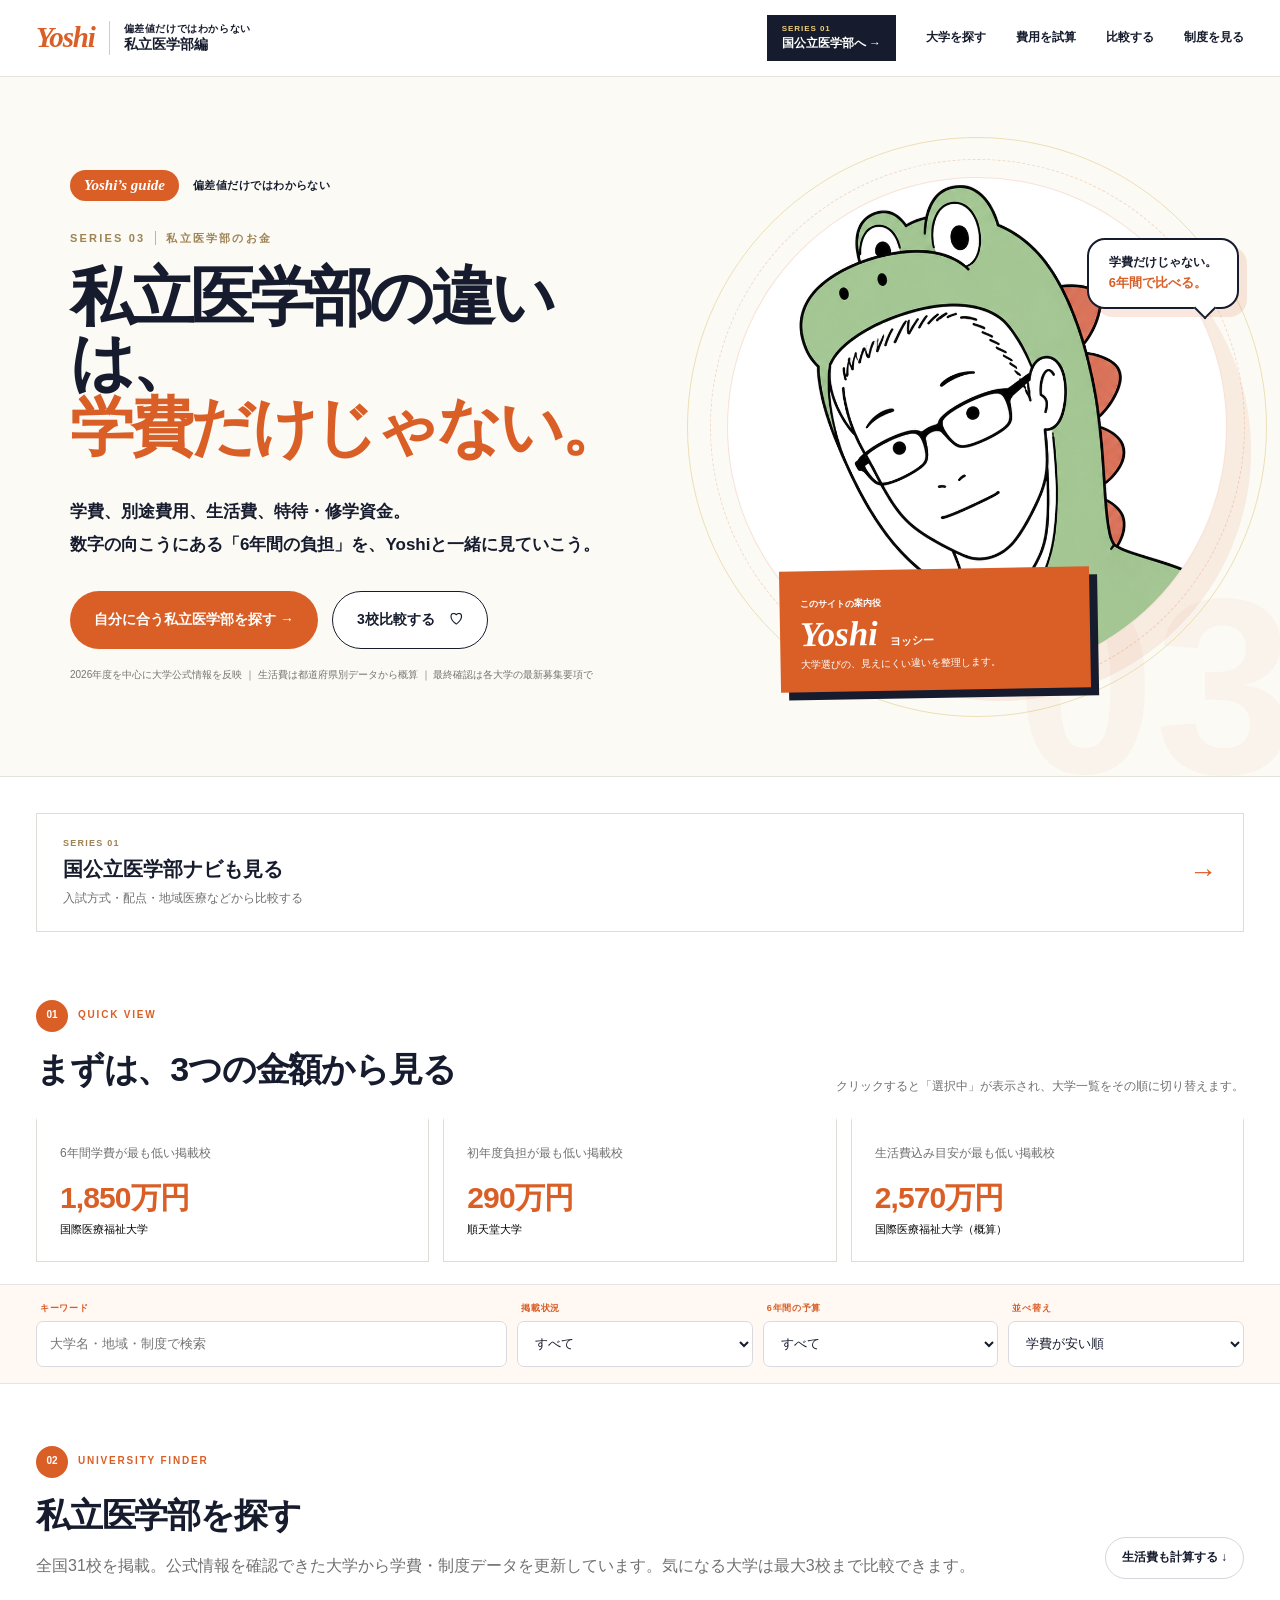
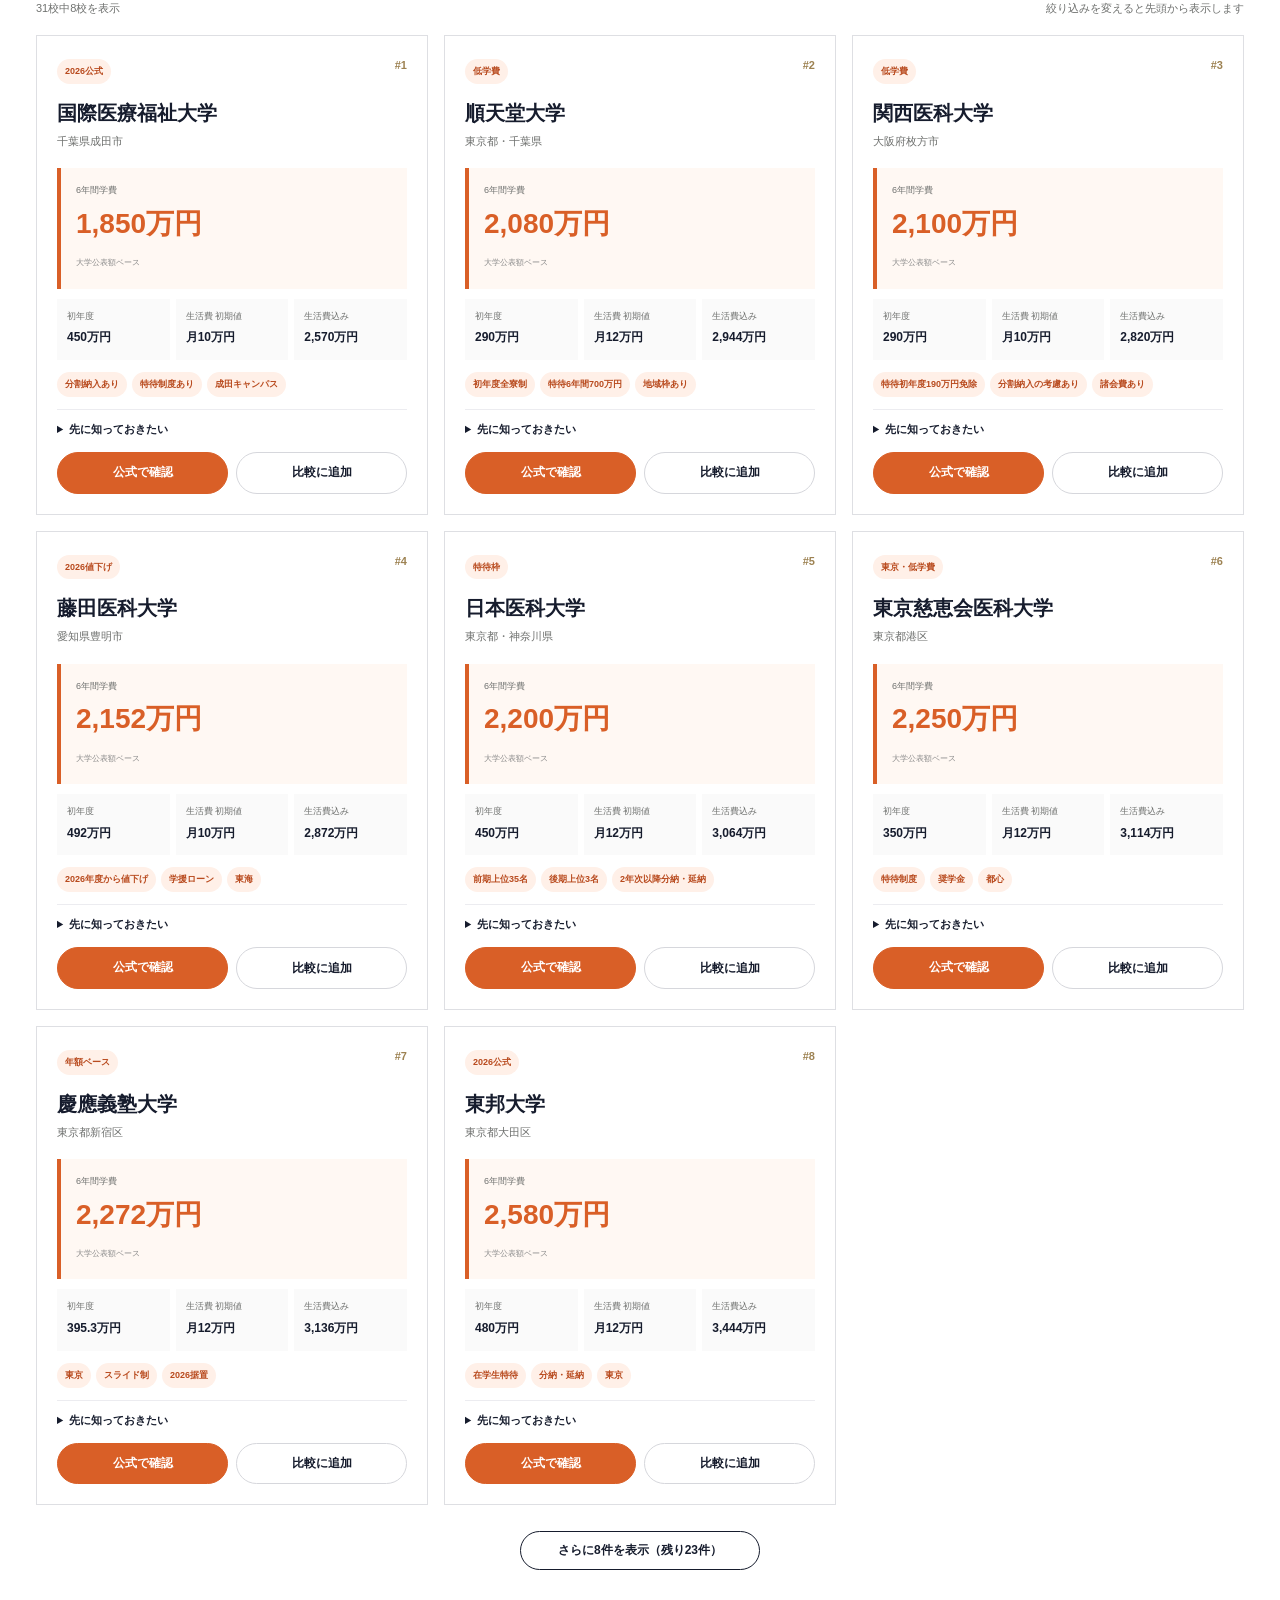
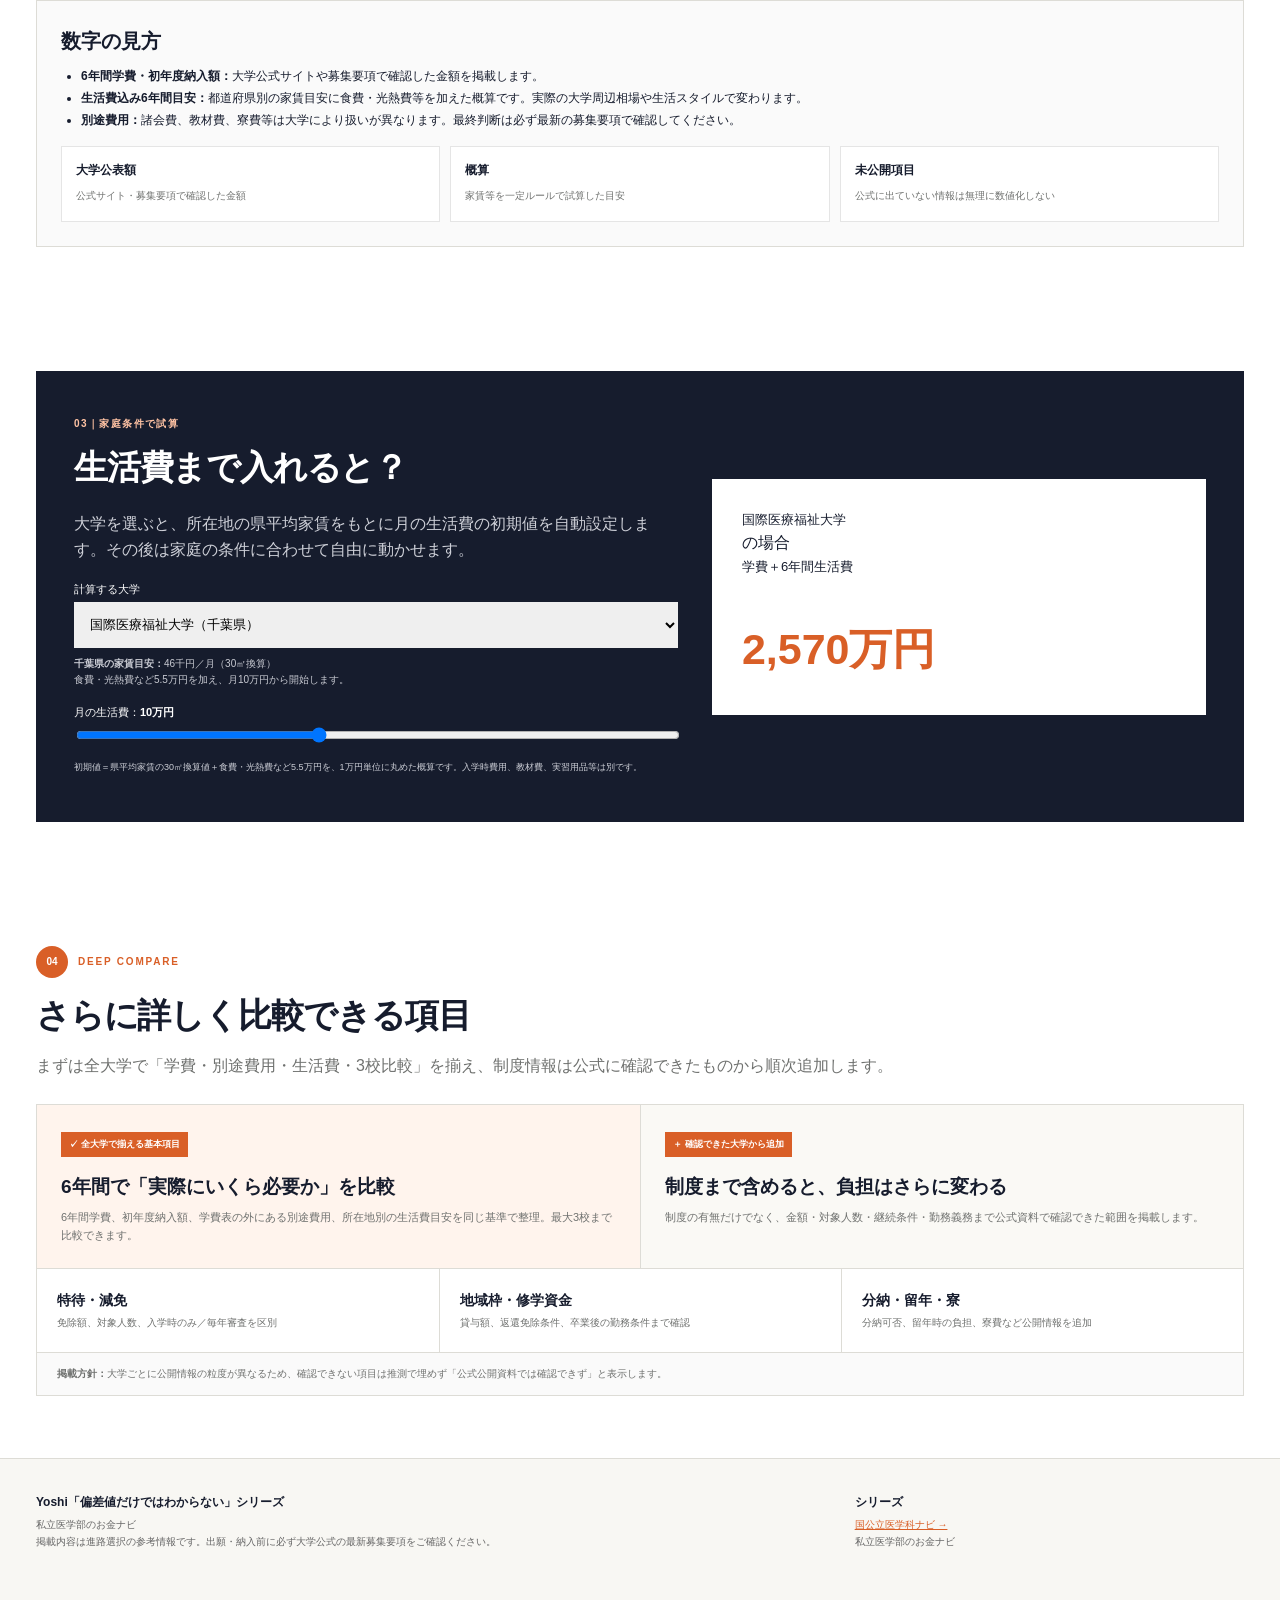
==== commit 70c7ee71: "Add files via upload" ====
--- a/index.html
+++ b/index.html
@@ -24,14 +24,14 @@
   <div class="hero-art" aria-label="Yoshiキャラクター">
     <div class="art-orbit orbit-a"></div><div class="art-orbit orbit-b"></div>
     <div class="hero-bust"><img src="assets/img/hero-yoshi.png" alt="恐竜の着ぐるみ姿のYoshiキャラクター"></div>
-    <div class="speech">「安い」のその先まで。<span></span></div>
+    <div class="speech">学費だけじゃない。<br><strong>6年間で比べる。</strong><span></span></div>
     <div class="guide-card"><small>このサイトの案内役</small><div><b>Yoshi</b><span>ヨッシー</span></div><p>大学選びの、見えにくい違いを整理します。</p></div>
     <div class="hero-watermark">03</div>
   </div>
 </div></header>
 <div class="wrap"><a class="national-link" id="nationalMedicalLink" href="https://yoshiokayuta2-lgtm.github.io/kokkoritsu-medical-navi/"><div><small>SERIES 01</small><strong>国公立医学部ナビも見る</strong><span>入試方式・配点・地域医療などから比較する</span></div><div class="arrow">→</div></a></div>
-<section class="snapshot"><div class="wrap"><div class="snapshot-head"><div><div class="section-kicker"><span>01</span> QUICK VIEW</div><h2>まずは、3つの金額から見る</h2></div><p>クリックすると、その条件で大学一覧を並べ替えます。</p></div><div class="snapshot-grid"><button class="snapshot-card" type="button" data-snapshot-sort="total"><span>6年間学費が最も低い掲載校</span><b id="snapTotal">計算中</b><small id="snapTotalName">—</small></button><button class="snapshot-card" type="button" data-snapshot-sort="first"><span>初年度負担が最も低い掲載校</span><b id="snapFirst">計算中</b><small id="snapFirstName">—</small></button><button class="snapshot-card" type="button" data-snapshot-sort="burden"><span>生活費込み目安が最も低い掲載校</span><b id="snapBurden">計算中</b><small id="snapBurdenName">—</small></button></div></div></section>
-<div class="toolbar" id="finder"><div class="wrap controls"><label class="control"><span class="control-title">キーワード</span><input id="q" placeholder="大学名・地域・制度で検索"></label><label class="control"><span class="control-title">掲載状況</span><select id="status"><option value="all">すべて</option><option value="priced">学費掲載済み</option><option value="verified">公式確認済み</option><option value="special">特殊制度校</option></select></label><label class="control"><span class="control-title">6年間の予算</span><select id="budget"><option value="9999">すべて</option><option value="2100">2,100万円以下</option><option value="2200">2,200万円以下</option><option value="2500">2,500万円以下</option><option value="3000">3,000万円以下</option><option value="3500">3,500万円以下</option><option value="4000">4,000万円以下</option></select></label><label class="control"><span class="control-title">並べ替え</span><select id="sort"><option value="total">学費が安い順</option><option value="first">初年度が安い順</option><option value="burden">生活費込みが安い順</option></select></label></div></div>
+<section class="snapshot"><div class="wrap"><div class="snapshot-head"><div><div class="section-kicker"><span>01</span> QUICK VIEW</div><h2>まずは、3つの金額から見る</h2></div><p>クリックすると「選択中」が表示され、大学一覧をその順に切り替えます。</p></div><div class="snapshot-grid"><button class="snapshot-card" type="button" aria-pressed="false" data-snapshot-sort="total"><span>6年間学費が最も低い掲載校</span><b id="snapTotal">計算中</b><small id="snapTotalName">—</small></button><button class="snapshot-card" type="button" aria-pressed="false" data-snapshot-sort="first"><span>初年度負担が最も低い掲載校</span><b id="snapFirst">計算中</b><small id="snapFirstName">—</small></button><button class="snapshot-card" type="button" aria-pressed="false" data-snapshot-sort="burden"><span>生活費込み目安が最も低い掲載校</span><b id="snapBurden">計算中</b><small id="snapBurdenName">—</small></button></div></div></section>
+<div class="toolbar" id="finder"><div class="wrap"><div class="sort-feedback" id="sortFeedback" role="status" aria-live="polite"></div><div class="controls"><label class="control"><span class="control-title">キーワード</span><input id="q" placeholder="大学名・地域・制度で検索"></label><label class="control"><span class="control-title">掲載状況</span><select id="status"><option value="all">すべて</option><option value="priced">学費掲載済み</option><option value="verified">公式確認済み</option><option value="special">特殊制度校</option></select></label><label class="control"><span class="control-title">6年間の予算</span><select id="budget"><option value="9999">すべて</option><option value="2100">2,100万円以下</option><option value="2200">2,200万円以下</option><option value="2500">2,500万円以下</option><option value="3000">3,000万円以下</option><option value="3500">3,500万円以下</option><option value="4000">4,000万円以下</option></select></label><label class="control"><span class="control-title">並べ替え</span><select id="sort"><option value="total">学費が安い順</option><option value="first">初年度が安い順</option><option value="burden">生活費込みが安い順</option></select></label></div></div></div>
 <main><section class="section"><div class="wrap"><div class="section-heading"><div><div class="section-kicker"><span>02</span> UNIVERSITY FINDER</div><h2>私立医学部を探す</h2><p class="sub">全国31校を掲載。公式情報を確認できた大学から学費・制度データを更新しています。気になる大学は最大3校まで比較できます。</p></div><a class="btn" href="#calculator">生活費も計算する ↓</a></div><div class="resultcount"><span id="resultSummary">31校中8校を表示</span><span>絞り込みを変えると先頭から表示します</span></div><div class="grid" id="cards"></div><div class="loadmore-wrap"><button class="btn loadmore" id="loadmore" type="button">さらに表示</button></div><div class="sourcebox"><h3>数字の見方</h3><ul><li><b>6年間学費・初年度納入額：</b>大学公式サイトや募集要項で確認した金額を掲載します。</li><li><b>生活費込み6年間目安：</b>都道府県別の家賃目安に食費・光熱費等を加えた概算です。実際の大学周辺相場や生活スタイルで変わります。</li><li><b>別途費用：</b>諸会費、教材費、寮費等は大学により扱いが異なります。最終判断は必ず最新の募集要項で確認してください。</li></ul><div class="trust-row"><div class="trust-item"><b>大学公表額</b><span>公式サイト・募集要項で確認した金額</span></div><div class="trust-item"><b>概算</b><span>家賃等を一定ルールで試算した目安</span></div><div class="trust-item"><b>未公開項目</b><span>公式に出ていない情報は無理に数値化しない</span></div></div></div></div></section>
 <section class="section" id="calculator"><div class="wrap calc"><div class="calc-grid"><div><span class="calcstep">03｜家庭条件で試算</span><h2>生活費まで入れると？</h2><p>大学を選ぶと、所在地の県平均家賃をもとに月の生活費の初期値を自動設定します。その後は家庭の条件に合わせて自由に動かせます。</p><label for="calcUniversity">計算する大学</label><select id="calcUniversity"></select><div class="rentnote" id="rentNote"></div><label>月の生活費：<b id="lifeLabel">12万円</b></label><input type="range" id="life" min="0" max="25" value="12" step="1"><p class="legend">初期値＝県平均家賃の30㎡換算値＋食費・光熱費など5.5万円を、1万円単位に丸めた概算です。入学時費用、教材費、実習用品等は別です。</p></div><div class="result"><span id="resultUniversity">順天堂大学</span>の場合<br><span>学費＋6年間生活費</span><br><b id="grand">2,944万円</b></div></div></div></section>
 <section class="section" id="deep-compare"><div class="wrap"><div class="section-kicker"><span>04</span> DEEP COMPARE</div><h2>さらに詳しく比較できる項目</h2><p class="sub">まずは全大学で「学費・別途費用・生活費・3校比較」を揃え、制度情報は公式に確認できたものから順次追加します。</p><div class="roadmap"><div class="roadmap-main"><div class="roadmap-ready"><div class="roadmap-label">✓ 全大学で揃える基本項目</div><p class="roadmap-title">6年間で「実際にいくら必要か」を比較</p><p class="roadmap-text">6年間学費、初年度納入額、学費表の外にある別途費用、所在地別の生活費目安を同じ基準で整理。最大3校まで比較できます。</p></div><div class="roadmap-next"><div class="roadmap-label">＋ 確認できた大学から追加</div><p class="roadmap-title">制度まで含めると、負担はさらに変わる</p><p class="roadmap-text">制度の有無だけでなく、金額・対象人数・継続条件・勤務義務まで公式資料で確認できた範囲を掲載します。</p></div></div><div class="roadmap-items"><div class="roadmap-item"><b>特待・減免</b><span>免除額、対象人数、入学時のみ／毎年審査を区別</span></div><div class="roadmap-item"><b>地域枠・修学資金</b><span>貸与額、返還免除条件、卒業後の勤務条件まで確認</span></div><div class="roadmap-item"><b>分納・留年・寮</b><span>分納可否、留年時の負担、寮費など公開情報を追加</span></div></div><div class="roadmap-note"><b>掲載方針：</b>大学ごとに公開情報の粒度が異なるため、確認できない項目は推測で埋めず「公式公開資料では確認できず」と表示します。</div></div></div></section></main>
--- a/assets/css/styles.css
+++ b/assets/css/styles.css
@@ -1,5 +1,5 @@
 :root{
-  --ink:#161c2d;--blue:#4d64d8;--blue2:#6678df;--cream:#fbfaf5;--paper:#fff;--soft:#f4f5fa;
+  --ink:#161c2d;--blue:#d95f27;--blue2:#e67e47;--cream:#fbfaf5;--paper:#fff;--soft:#fbf6f2;
   --line:#dddcd6;--muted:#6f716f;--gold:#9d8252;--orange:#e8772d;--green:#52735e;--danger:#a84f4f;
   --shadow:0 18px 46px rgba(22,28,45,.07)
 }
@@ -7,23 +7,48 @@
 /* header */
 .serieshead{position:sticky;top:0;z-index:40;background:rgba(255,255,255,.96);border-bottom:1px solid #e5e3dd;backdrop-filter:blur(10px)}.serieshead .inner{height:76px;display:flex;align-items:center;justify-content:space-between;gap:28px}.brand{display:flex;align-items:center;text-decoration:none;min-width:max-content}.yoshi-word{font-family:Georgia,"Times New Roman",serif;font-style:italic;font-weight:800;font-size:29px;color:var(--blue);letter-spacing:-.04em}.brand-divider{height:34px;width:1px;background:#cfcfc9;margin:0 14px}.brand-series{font-size:10px;line-height:1.25;font-weight:800;letter-spacing:.06em}.brand-series b{font-size:14px;letter-spacing:0}.head-nav{display:flex;align-items:center;gap:30px;font-size:12px;font-weight:800;white-space:nowrap}.head-nav>a{text-decoration:none}.head-nav>a:not(.series-switch):hover{color:var(--blue)}.series-switch{background:var(--ink);color:#fff;padding:9px 15px 10px;line-height:1.15}.series-switch small{display:block;font-size:8px;color:#f0d079;letter-spacing:.12em;margin-bottom:4px}.series-switch b{font-size:12px}
 /* hero */
-.hero{background:var(--cream);border-bottom:1px solid #e4e1d8;min-height:700px;display:flex;align-items:center;overflow:hidden}.hero-series-grid{display:grid;grid-template-columns:1.08fr .92fr;align-items:center;gap:48px;padding-top:62px;padding-bottom:62px}.hero-copy{padding-left:34px}.guide-line{display:flex;align-items:center;gap:14px;margin-bottom:28px}.guide-pill{display:inline-flex;background:var(--blue);color:#fff;border-radius:999px;padding:7px 14px;font:italic 700 15px Georgia,serif}.guide-line b{font-size:11px;letter-spacing:.04em}.series-label{display:flex;align-items:center;gap:10px;color:var(--gold);font-size:11px;font-weight:900;letter-spacing:.2em;margin-bottom:18px}.series-label i{width:1px;height:14px;background:#c6b590;display:inline-block}.hero h1{margin:0;font-size:clamp(56px,5vw,88px);line-height:1.02;letter-spacing:-.065em;font-weight:900}.hero h1 em{font-style:normal;color:var(--blue)}.hero .lead{font-size:17px;line-height:1.95;margin:34px 0 30px;max-width:760px;font-weight:600}.hero-actions{display:flex;align-items:center;gap:14px;flex-wrap:wrap}.hero-btn{display:inline-flex;align-items:center;justify-content:center;min-height:58px;padding:0 24px;border-radius:999px;text-decoration:none;font-weight:900;font-size:14px}.hero-btn.primary{background:var(--blue);color:#fff}.hero-btn.secondary{background:#fff;border:1.5px solid var(--ink);color:var(--ink)}.hero-footnote{font-size:10px;color:#77756d;margin:18px 0 0}.hero-art{min-height:550px;position:relative;display:grid;place-items:center}.hero-bust{position:relative;z-index:4;width:500px;height:500px;border-radius:50%;overflow:hidden;background:#fff;border:1px solid rgba(77,100,216,.18);box-shadow:24px 24px 0 rgba(77,100,216,.10)}.hero-bust img{width:100%;height:100%;object-fit:cover;object-position:50% 10%;display:block}.art-orbit{position:absolute;border-radius:50%;z-index:1}.orbit-a{width:580px;height:580px;border:1px solid rgba(216,185,92,.42)}.orbit-b{width:535px;height:535px;border:1px dashed rgba(77,100,216,.22)}.speech{position:absolute;right:1%;top:86px;z-index:7;background:#fff;border:2px solid var(--ink);border-radius:18px;padding:13px 20px;font-weight:800;font-size:12px;box-shadow:8px 8px 0 rgba(77,100,216,.15)}.speech span{position:absolute;right:24px;bottom:-9px;width:16px;height:16px;background:#fff;border-right:2px solid var(--ink);border-bottom:2px solid var(--ink);transform:rotate(45deg)}.guide-card{position:absolute;z-index:7;left:13%;bottom:12px;width:310px;background:var(--blue);color:#fff;padding:18px 20px;box-shadow:8px 8px 0 var(--ink);transform:rotate(-1deg)}.guide-card small{font-size:9px;font-weight:800}.guide-card>div{display:flex;align-items:baseline;gap:12px}.guide-card b{font:italic 800 35px Georgia,serif}.guide-card span{font-size:11px;font-weight:800}.guide-card p{font-size:10px;margin:2px 0 0}.hero-watermark{position:absolute;z-index:0;right:-50px;bottom:-110px;font-size:250px;font-weight:900;color:rgba(77,100,216,.045);line-height:1}
+.hero{background:var(--cream);border-bottom:1px solid #e4e1d8;min-height:700px;display:flex;align-items:center;overflow:hidden}.hero-series-grid{display:grid;grid-template-columns:1.08fr .92fr;align-items:center;gap:48px;padding-top:62px;padding-bottom:62px}.hero-copy{padding-left:34px}.guide-line{display:flex;align-items:center;gap:14px;margin-bottom:28px}.guide-pill{display:inline-flex;background:var(--blue);color:#fff;border-radius:999px;padding:7px 14px;font:italic 700 15px Georgia,serif}.guide-line b{font-size:11px;letter-spacing:.04em}.series-label{display:flex;align-items:center;gap:10px;color:var(--gold);font-size:11px;font-weight:900;letter-spacing:.2em;margin-bottom:18px}.series-label i{width:1px;height:14px;background:#c6b590;display:inline-block}.hero h1{margin:0;font-size:clamp(56px,5vw,88px);line-height:1.02;letter-spacing:-.065em;font-weight:900}.hero h1 em{font-style:normal;color:var(--blue)}.hero .lead{font-size:17px;line-height:1.95;margin:34px 0 30px;max-width:760px;font-weight:600}.hero-actions{display:flex;align-items:center;gap:14px;flex-wrap:wrap}.hero-btn{display:inline-flex;align-items:center;justify-content:center;min-height:58px;padding:0 24px;border-radius:999px;text-decoration:none;font-weight:900;font-size:14px}.hero-btn.primary{background:var(--blue);color:#fff}.hero-btn.secondary{background:#fff;border:1.5px solid var(--ink);color:var(--ink)}.hero-footnote{font-size:10px;color:#77756d;margin:18px 0 0}.hero-art{min-height:550px;position:relative;display:grid;place-items:center}.hero-bust{position:relative;z-index:4;width:500px;height:500px;border-radius:50%;overflow:hidden;background:#fff;border:1px solid rgba(217,95,39,.18);box-shadow:24px 24px 0 rgba(217,95,39,.10)}.hero-bust img{width:100%;height:100%;object-fit:cover;object-position:50% 10%;display:block}.art-orbit{position:absolute;border-radius:50%;z-index:1}.orbit-a{width:580px;height:580px;border:1px solid rgba(216,185,92,.42)}.orbit-b{width:535px;height:535px;border:1px dashed rgba(217,95,39,.22)}.speech{position:absolute;right:1%;top:86px;z-index:7;background:#fff;border:2px solid var(--ink);border-radius:18px;padding:13px 20px;font-weight:800;font-size:12px;box-shadow:8px 8px 0 rgba(217,95,39,.15)}.speech span{position:absolute;right:24px;bottom:-9px;width:16px;height:16px;background:#fff;border-right:2px solid var(--ink);border-bottom:2px solid var(--ink);transform:rotate(45deg)}.guide-card{position:absolute;z-index:7;left:13%;bottom:12px;width:310px;background:var(--blue);color:#fff;padding:18px 20px;box-shadow:8px 8px 0 var(--ink);transform:rotate(-1deg)}.guide-card small{font-size:9px;font-weight:800}.guide-card>div{display:flex;align-items:baseline;gap:12px}.guide-card b{font:italic 800 35px Georgia,serif}.guide-card span{font-size:11px;font-weight:800}.guide-card p{font-size:10px;margin:2px 0 0}.hero-watermark{position:absolute;z-index:0;right:-50px;bottom:-110px;font-size:250px;font-weight:900;color:rgba(217,95,39,.045);line-height:1}
 /* cross-series */
 .national-link{margin:36px 0 6px;display:flex;align-items:center;justify-content:space-between;padding:22px 26px;border:1px solid var(--line);text-decoration:none;background:#fff}.national-link small{display:block;font-size:9px;color:var(--gold);font-weight:900;letter-spacing:.14em}.national-link strong{display:block;font-size:20px;margin-top:2px}.national-link span{display:block;color:var(--muted);font-size:12px;margin-top:3px}.national-link .arrow{font-size:28px;color:var(--blue)}
 /* generic */
 .btn{display:inline-flex;align-items:center;justify-content:center;border:1px solid #d6d7dc;background:#fff;color:var(--ink);text-decoration:none;border-radius:999px;padding:10px 16px;font-size:12px;font-weight:800;cursor:pointer}.btn.primary{background:var(--blue);border-color:var(--blue);color:#fff}.btn:disabled{opacity:.45;cursor:not-allowed}.hidden{display:none!important}.section{padding:62px 0}.section h2{font-size:34px;letter-spacing:-.035em;margin:0 0 10px}.sub{margin:0;color:var(--muted)}.section-kicker{display:flex;align-items:center;gap:10px;color:var(--blue);font-size:10px;font-weight:900;letter-spacing:.18em;margin-bottom:9px}.section-kicker span{width:32px;height:32px;border-radius:50%;background:var(--blue);color:#fff;display:grid;place-items:center;letter-spacing:0}.section-heading{display:flex;align-items:flex-end;justify-content:space-between;gap:20px;margin-bottom:20px}
 /* quick view */
-.snapshot{padding:62px 0 22px;background:#fff}.snapshot-head{display:flex;align-items:flex-end;justify-content:space-between;gap:20px;margin-bottom:20px}.snapshot-head h2{margin:0;font-size:34px;letter-spacing:-.035em}.snapshot-head p{margin:0;color:var(--muted);font-size:12px}.snapshot-grid{display:grid;grid-template-columns:repeat(3,1fr);gap:14px}.snapshot-card{border:1px solid var(--line);background:#fff;padding:23px;text-align:left;min-height:145px;cursor:pointer;transition:.18s}.snapshot-card:hover{transform:translateY(-2px);box-shadow:var(--shadow);border-color:#bfc5e9}.snapshot-card span{display:block;font-size:12px;color:var(--muted)}.snapshot-card b{display:block;color:var(--blue);font-size:30px;margin:16px 0 2px;letter-spacing:-.03em}.snapshot-card small{font-size:11px}
+.snapshot{padding:62px 0 22px;background:#fff}.snapshot-head{display:flex;align-items:flex-end;justify-content:space-between;gap:20px;margin-bottom:20px}.snapshot-head h2{margin:0;font-size:34px;letter-spacing:-.035em}.snapshot-head p{margin:0;color:var(--muted);font-size:12px}.snapshot-grid{display:grid;grid-template-columns:repeat(3,1fr);gap:14px}.snapshot-card{border:1px solid var(--line);background:#fff;padding:23px;text-align:left;min-height:145px;cursor:pointer;transition:.18s}.snapshot-card:hover{transform:translateY(-2px);box-shadow:var(--shadow);border-color:#efb59a}.snapshot-card span{display:block;font-size:12px;color:var(--muted)}.snapshot-card b{display:block;color:var(--blue);font-size:30px;margin:16px 0 2px;letter-spacing:-.03em}.snapshot-card small{font-size:11px}
 /* finder */
-.toolbar{position:sticky;top:76px;z-index:20;padding:16px 0;background:rgba(247,247,250,.95);border-block:1px solid #e4e4e8;backdrop-filter:blur(10px)}.controls{display:grid;grid-template-columns:2fr 1fr 1fr 1fr;gap:10px}.control-title{display:block;font-size:9px;font-weight:900;letter-spacing:.08em;color:var(--blue);margin:0 0 5px 4px}.controls input,.controls select{width:100%;height:46px;border:1px solid #d9dae0;background:#fff;border-radius:7px;padding:0 13px;font-size:13px;color:var(--ink)}.resultcount{display:flex;justify-content:space-between;color:var(--muted);font-size:11px;margin:0 0 18px}.grid{display:grid;grid-template-columns:repeat(3,minmax(0,1fr));gap:16px}.card{border:1px solid #dedfe3;background:#fff;padding:20px;min-width:0;position:relative;transition:.18s}.card:hover{transform:translateY(-2px);box-shadow:var(--shadow);border-color:#bfc5e9}.topline{display:flex;justify-content:space-between;gap:12px;align-items:flex-start}.badge,.tag{display:inline-block;font-size:9px;font-weight:800;padding:5px 8px;border-radius:999px;background:#f0f2fb;color:#4056be}.topline .tag{background:#f4f4f4;color:#777}.rank{font-size:11px;color:var(--gold);font-weight:900}.card h3{font-size:20px;margin:13px 0 2px}.place{font-size:11px;color:var(--muted)}.primarymoney{margin:18px 0 10px;padding:15px;background:#f7f7fb;border-left:4px solid var(--blue)}.primarymoney span,.minimoney span{display:block;font-size:9px;color:var(--muted)}.primarymoney b{display:block;font-size:28px;color:var(--blue);margin-top:3px}.primarymoney small{font-size:8px;color:#8a8a8a}.minimoney{display:grid;grid-template-columns:repeat(3,1fr);gap:6px;margin-bottom:12px}.minimoney div{padding:10px;background:#fafafa;min-width:0}.minimoney b{font-size:12px;white-space:nowrap}.tags{display:flex;flex-wrap:wrap;gap:5px}.tipdetails{margin-top:12px;border-top:1px solid #ececf0;padding-top:10px}.tipdetails summary{font-size:11px;font-weight:800;cursor:pointer}.tipbody{font-size:11px;color:#5f6168;padding-top:8px;line-height:1.7}.actions{display:flex;gap:8px;margin-top:14px}.actions .btn{flex:1;padding-inline:9px}.selected{background:#eef0ff!important;color:var(--blue)!important;border-color:#aeb7ef!important}.pendingcard{border-style:dashed}.pendingmoney{color:#8d8d8d!important;background:#f6f6f6!important}.loadmore-wrap{text-align:center;margin-top:26px}.loadmore{min-width:240px;border-color:var(--ink)}.sourcebox{margin-top:30px;padding:24px;border:1px solid var(--line);background:#fafafa}.sourcebox h3{font-size:20px;margin:0 0 8px}.sourcebox ul{font-size:12px;line-height:1.8;margin:0;padding-left:20px}.trust-row{display:grid;grid-template-columns:repeat(3,1fr);gap:10px;margin-top:15px}.trust-item{padding:14px;background:#fff;border:1px solid #e5e5e5}.trust-item b{display:block;font-size:12px}.trust-item span{font-size:10px;color:var(--muted)}
+.toolbar{position:sticky;top:76px;z-index:20;padding:16px 0;background:rgba(247,247,250,.95);border-block:1px solid #e4e4e8;backdrop-filter:blur(10px)}.controls{display:grid;grid-template-columns:2fr 1fr 1fr 1fr;gap:10px}.control-title{display:block;font-size:9px;font-weight:900;letter-spacing:.08em;color:var(--blue);margin:0 0 5px 4px}.controls input,.controls select{width:100%;height:46px;border:1px solid #d9dae0;background:#fff;border-radius:7px;padding:0 13px;font-size:13px;color:var(--ink)}.resultcount{display:flex;justify-content:space-between;color:var(--muted);font-size:11px;margin:0 0 18px}.grid{display:grid;grid-template-columns:repeat(3,minmax(0,1fr));gap:16px}.card{border:1px solid #dedfe3;background:#fff;padding:20px;min-width:0;position:relative;transition:.18s}.card:hover{transform:translateY(-2px);box-shadow:var(--shadow);border-color:#efb59a}.topline{display:flex;justify-content:space-between;gap:12px;align-items:flex-start}.badge,.tag{display:inline-block;font-size:9px;font-weight:800;padding:5px 8px;border-radius:999px;background:#fff0e8;color:#b94b1f}.topline .tag{background:#f4f4f4;color:#777}.rank{font-size:11px;color:var(--gold);font-weight:900}.card h3{font-size:20px;margin:13px 0 2px}.place{font-size:11px;color:var(--muted)}.primarymoney{margin:18px 0 10px;padding:15px;background:#f7f7fb;border-left:4px solid var(--blue)}.primarymoney span,.minimoney span{display:block;font-size:9px;color:var(--muted)}.primarymoney b{display:block;font-size:28px;color:var(--blue);margin-top:3px}.primarymoney small{font-size:8px;color:#8a8a8a}.minimoney{display:grid;grid-template-columns:repeat(3,1fr);gap:6px;margin-bottom:12px}.minimoney div{padding:10px;background:#fafafa;min-width:0}.minimoney b{font-size:12px;white-space:nowrap}.tags{display:flex;flex-wrap:wrap;gap:5px}.tipdetails{margin-top:12px;border-top:1px solid #ececf0;padding-top:10px}.tipdetails summary{font-size:11px;font-weight:800;cursor:pointer}.tipbody{font-size:11px;color:#5f6168;padding-top:8px;line-height:1.7}.actions{display:flex;gap:8px;margin-top:14px}.actions .btn{flex:1;padding-inline:9px}.selected{background:#fff0e8!important;color:var(--blue)!important;border-color:#e9a07e!important}.pendingcard{border-style:dashed}.pendingmoney{color:#8d8d8d!important;background:#f6f6f6!important}.loadmore-wrap{text-align:center;margin-top:26px}.loadmore{min-width:240px;border-color:var(--ink)}.sourcebox{margin-top:30px;padding:24px;border:1px solid var(--line);background:#fafafa}.sourcebox h3{font-size:20px;margin:0 0 8px}.sourcebox ul{font-size:12px;line-height:1.8;margin:0;padding-left:20px}.trust-row{display:grid;grid-template-columns:repeat(3,1fr);gap:10px;margin-top:15px}.trust-item{padding:14px;background:#fff;border:1px solid #e5e5e5}.trust-item b{display:block;font-size:12px}.trust-item span{font-size:10px;color:var(--muted)}
 /* calculator */
-.calc{background:var(--ink);color:#fff;padding:38px}.calc-grid{display:grid;grid-template-columns:1.1fr .9fr;gap:34px;align-items:center}.calc h2{color:#fff}.calcstep{display:inline-block;color:#9fb0ff;font-size:10px;font-weight:900;letter-spacing:.14em;margin-bottom:6px}.calc p{color:#ced0d8}.calc label{display:block;font-size:11px;margin:14px 0 4px}.calc select{width:100%;height:46px;border:0;padding:0 12px}.rentnote{margin-top:8px;font-size:10px;color:#c8cad2}.calc input[type=range]{width:100%}.legend{font-size:9px!important}.result{background:#fff;color:var(--ink);padding:30px;min-height:190px;display:flex;flex-direction:column;justify-content:center}.result span{font-size:13px}.result b{font-size:43px;color:var(--blue);margin-top:10px}
+.calc{background:var(--ink);color:#fff;padding:38px}.calc-grid{display:grid;grid-template-columns:1.1fr .9fr;gap:34px;align-items:center}.calc h2{color:#fff}.calcstep{display:inline-block;color:#ffc3a4;font-size:10px;font-weight:900;letter-spacing:.14em;margin-bottom:6px}.calc p{color:#ced0d8}.calc label{display:block;font-size:11px;margin:14px 0 4px}.calc select{width:100%;height:46px;border:0;padding:0 12px}.rentnote{margin-top:8px;font-size:10px;color:#c8cad2}.calc input[type=range]{width:100%}.legend{font-size:9px!important}.result{background:#fff;color:var(--ink);padding:30px;min-height:190px;display:flex;flex-direction:column;justify-content:center}.result span{font-size:13px}.result b{font-size:43px;color:var(--blue);margin-top:10px}
 /* deep compare */
-.roadmap{margin-top:24px;border:1px solid var(--line)}.roadmap-main{display:grid;grid-template-columns:1fr 1fr}.roadmap-ready,.roadmap-next{padding:24px}.roadmap-ready{background:#f4f6ff}.roadmap-next{background:#faf9f5;border-left:1px solid var(--line)}.roadmap-label{display:inline-block;background:var(--blue);color:#fff;padding:5px 8px;font-size:9px;font-weight:900}.roadmap-title{font-size:19px;font-weight:900;margin:14px 0 6px}.roadmap-text{font-size:11px;color:var(--muted);margin:0}.roadmap-items{display:grid;grid-template-columns:repeat(3,1fr);border-top:1px solid var(--line)}.roadmap-item{padding:20px}.roadmap-item+.roadmap-item{border-left:1px solid var(--line)}.roadmap-item b{display:block;font-size:14px}.roadmap-item span{display:block;font-size:10px;color:var(--muted);margin-top:3px}.roadmap-note{border-top:1px solid var(--line);padding:13px 20px;background:#fafafa;font-size:10px;color:var(--muted)}
+.roadmap{margin-top:24px;border:1px solid var(--line)}.roadmap-main{display:grid;grid-template-columns:1fr 1fr}.roadmap-ready,.roadmap-next{padding:24px}.roadmap-ready{background:#fff4ed}.roadmap-next{background:#faf9f5;border-left:1px solid var(--line)}.roadmap-label{display:inline-block;background:var(--blue);color:#fff;padding:5px 8px;font-size:9px;font-weight:900}.roadmap-title{font-size:19px;font-weight:900;margin:14px 0 6px}.roadmap-text{font-size:11px;color:var(--muted);margin:0}.roadmap-items{display:grid;grid-template-columns:repeat(3,1fr);border-top:1px solid var(--line)}.roadmap-item{padding:20px}.roadmap-item+.roadmap-item{border-left:1px solid var(--line)}.roadmap-item b{display:block;font-size:14px}.roadmap-item span{display:block;font-size:10px;color:var(--muted);margin-top:3px}.roadmap-note{border-top:1px solid var(--line);padding:13px 20px;background:#fafafa;font-size:10px;color:var(--muted)}
 /* footer */
 .footer{background:#f8f7f3;border-top:1px solid var(--line);padding:34px 0 110px;color:#666;font-size:10px}.footer-grid{display:grid;grid-template-columns:2fr 1fr;gap:40px}.footer strong{display:block;color:var(--ink);font-size:12px;margin-bottom:4px}.footer a{color:var(--blue)}
 /* compare */
-.comparebar{position:fixed;left:50%;bottom:18px;transform:translateX(-50%);z-index:45;width:min(980px,calc(100% - 28px));background:rgba(22,28,45,.96);color:#fff;padding:12px 14px;display:flex;align-items:center;justify-content:space-between;gap:14px;box-shadow:0 18px 50px rgba(0,0,0,.2)}.comparebar>div:first-child{display:flex;align-items:center;gap:14px}.comparechips{display:flex;gap:6px;flex-wrap:wrap}.comparechip{background:#fff;color:var(--ink);border-radius:999px;padding:6px 8px 6px 10px;font-size:10px;font-weight:800}.chipremove{border:0;background:#eee;border-radius:50%;margin-left:6px;cursor:pointer}.compareactions{display:flex;gap:8px}.clearbtn{background:transparent!important;color:#fff!important;border-color:#686c7a!important}.modal{position:fixed;inset:0;background:rgba(10,13,24,.66);display:none;align-items:center;justify-content:center;padding:16px;z-index:60}.modal.open{display:flex}.modalbox{width:min(1120px,100%);max-height:90vh;overflow:auto;background:#fff;padding:24px}.modalhead{display:flex;align-items:center;justify-content:space-between;gap:12px;position:sticky;top:-24px;background:#fff;padding:4px 0 12px;z-index:3}.closebtn{border:1px solid var(--line);background:#fff;padding:8px 12px;cursor:pointer}.comparetable{width:100%;min-width:780px;border-collapse:collapse}.comparetable th,.comparetable td{padding:13px;border-bottom:1px solid var(--line);text-align:left;vertical-align:top;font-size:11px}.comparetable thead th{background:#f4f5fa}.compareunihead{display:flex;align-items:center;justify-content:space-between}.compareunihead button{border:0;background:#e9eaf1;cursor:pointer}
+.comparebar{position:fixed;left:50%;bottom:18px;transform:translateX(-50%);z-index:45;width:min(980px,calc(100% - 28px));background:rgba(22,28,45,.96);color:#fff;padding:12px 14px;display:flex;align-items:center;justify-content:space-between;gap:14px;box-shadow:0 18px 50px rgba(0,0,0,.2)}.comparebar>div:first-child{display:flex;align-items:center;gap:14px}.comparechips{display:flex;gap:6px;flex-wrap:wrap}.comparechip{background:#fff;color:var(--ink);border-radius:999px;padding:6px 8px 6px 10px;font-size:10px;font-weight:800}.chipremove{border:0;background:#eee;border-radius:50%;margin-left:6px;cursor:pointer}.compareactions{display:flex;gap:8px}.clearbtn{background:transparent!important;color:#fff!important;border-color:#686c7a!important}.modal{position:fixed;inset:0;background:rgba(10,13,24,.66);display:none;align-items:center;justify-content:center;padding:16px;z-index:60}.modal.open{display:flex}.modalbox{width:min(1120px,100%);max-height:90vh;overflow:auto;background:#fff;padding:24px}.modalhead{display:flex;align-items:center;justify-content:space-between;gap:12px;position:sticky;top:-24px;background:#fff;padding:4px 0 12px;z-index:3}.closebtn{border:1px solid var(--line);background:#fff;padding:8px 12px;cursor:pointer}.comparetable{width:100%;min-width:780px;border-collapse:collapse}.comparetable th,.comparetable td{padding:13px;border-bottom:1px solid var(--line);text-align:left;vertical-align:top;font-size:11px}.comparetable thead th{background:#fbf6f2}.compareunihead{display:flex;align-items:center;justify-content:space-between}.compareunihead button{border:0;background:#e9eaf1;cursor:pointer}
 .progressline{height:6px;background:#e6e6e6;overflow:hidden;margin-top:8px}.progressline span{display:block;height:100%;background:var(--blue)}
 @media(max-width:1100px){.wrap{width:min(100% - 40px,1200px)}.head-nav{gap:16px}.head-nav>a:not(.series-switch){display:none}.hero{min-height:auto}.hero-series-grid{grid-template-columns:1fr .8fr}.hero-bust{width:390px;height:390px}.orbit-a{width:450px;height:450px}.orbit-b{width:415px;height:415px}.guide-card{left:5%;width:260px}.grid{grid-template-columns:repeat(2,1fr)}}
 @media(max-width:760px){.wrap{width:calc(100% - 28px)}.serieshead .inner{height:66px}.yoshi-word{font-size:24px}.brand-divider{height:28px;margin:0 9px}.brand-series{font-size:8px}.brand-series b{font-size:11px}.series-switch{padding:8px 10px}.hero-series-grid{grid-template-columns:1fr;padding:42px 0 28px}.hero-copy{padding-left:0}.guide-line{margin-bottom:20px}.hero h1{font-size:47px}.hero .lead{font-size:14px;margin:24px 0}.hero-btn{min-height:50px;font-size:12px;padding:0 17px}.hero-art{min-height:390px}.hero-bust{width:300px;height:300px}.orbit-a{width:340px;height:340px}.orbit-b{width:320px;height:320px}.speech{right:0;top:50px;font-size:10px}.guide-card{left:2%;bottom:16px;width:230px;padding:13px}.guide-card b{font-size:28px}.hero-watermark{font-size:160px;right:-20px;bottom:-50px}.snapshot-head,.section-heading{align-items:flex-start;flex-direction:column}.snapshot-grid,.grid,.controls,.calc-grid,.roadmap-main,.roadmap-items,.trust-row,.footer-grid{grid-template-columns:1fr}.toolbar{top:66px}.roadmap-next,.roadmap-item+.roadmap-item{border-left:0;border-top:1px solid var(--line)}.minimoney{grid-template-columns:repeat(3,1fr)}.comparebar{flex-direction:column;align-items:stretch}.comparebar>div:first-child{align-items:flex-start;flex-direction:column}.compareactions .btn{flex:1}.national-link{padding:17px}.section{padding:42px 0}.snapshot{padding-top:42px}}
+
+
+/* v16: private-medical money theme + clear Quick View interaction */
+:root{--private:#d95f27;--private-soft:#fff1e8;--private-pale:#fff8f3;--private-deep:#9f3f18}
+.guide-pill,.hero-btn.primary,.section-kicker span,.roadmap-label{background:var(--private)}
+.hero h1 em,.section-kicker,.snapshot-card b,.national-link .arrow,.control-title,.primarymoney b,.result b,.footer a,.yoshi-word{color:var(--private)}
+.hero-bust{border-color:rgba(217,95,39,.18);box-shadow:24px 24px 0 rgba(217,95,39,.10)}
+.speech{box-shadow:8px 8px 0 rgba(217,95,39,.14)}
+.speech strong{color:var(--private);font-size:1.08em}
+.guide-card{background:var(--private)}
+.hero-watermark{color:rgba(217,95,39,.045)}
+.primarymoney{background:var(--private-pale);border-left-color:var(--private)}
+.progressline span{background:var(--private)}
+.btn.primary{background:var(--private);border-color:var(--private)}
+.snapshot-card{position:relative;border-top:4px solid transparent}
+.snapshot-card:hover{border-color:#efb59a;border-top-color:var(--private)}
+.snapshot-card.active{background:var(--private-pale);border-color:var(--private);border-top-color:var(--private);box-shadow:0 12px 28px rgba(217,95,39,.12);transform:translateY(-3px)}
+.snapshot-card.active::after{content:"選択中";position:absolute;right:14px;top:13px;background:var(--private);color:#fff;border-radius:999px;padding:4px 8px;font-size:9px;font-weight:900;letter-spacing:.06em}
+.snapshot-card:focus-visible{outline:3px solid rgba(217,95,39,.25);outline-offset:3px}
+.sort-feedback{display:none;align-items:center;gap:10px;margin:0 0 10px;padding:10px 14px;background:#fff3ea;border:1px solid #efc0a7;color:#7e3417;font-size:12px;font-weight:800}
+.sort-feedback.show{display:flex;animation:feedbackIn .28s ease-out}
+.sort-feedback::before{content:"✓";width:22px;height:22px;border-radius:50%;background:var(--private);color:#fff;display:grid;place-items:center;font-size:12px;flex:0 0 auto}
+@keyframes feedbackIn{from{opacity:0;transform:translateY(-5px)}to{opacity:1;transform:translateY(0)}}
+.toolbar{background:rgba(255,248,243,.96)}
+@media(max-width:760px){.sort-feedback{font-size:11px;margin-bottom:8px}.snapshot-card.active::after{top:10px;right:10px}}
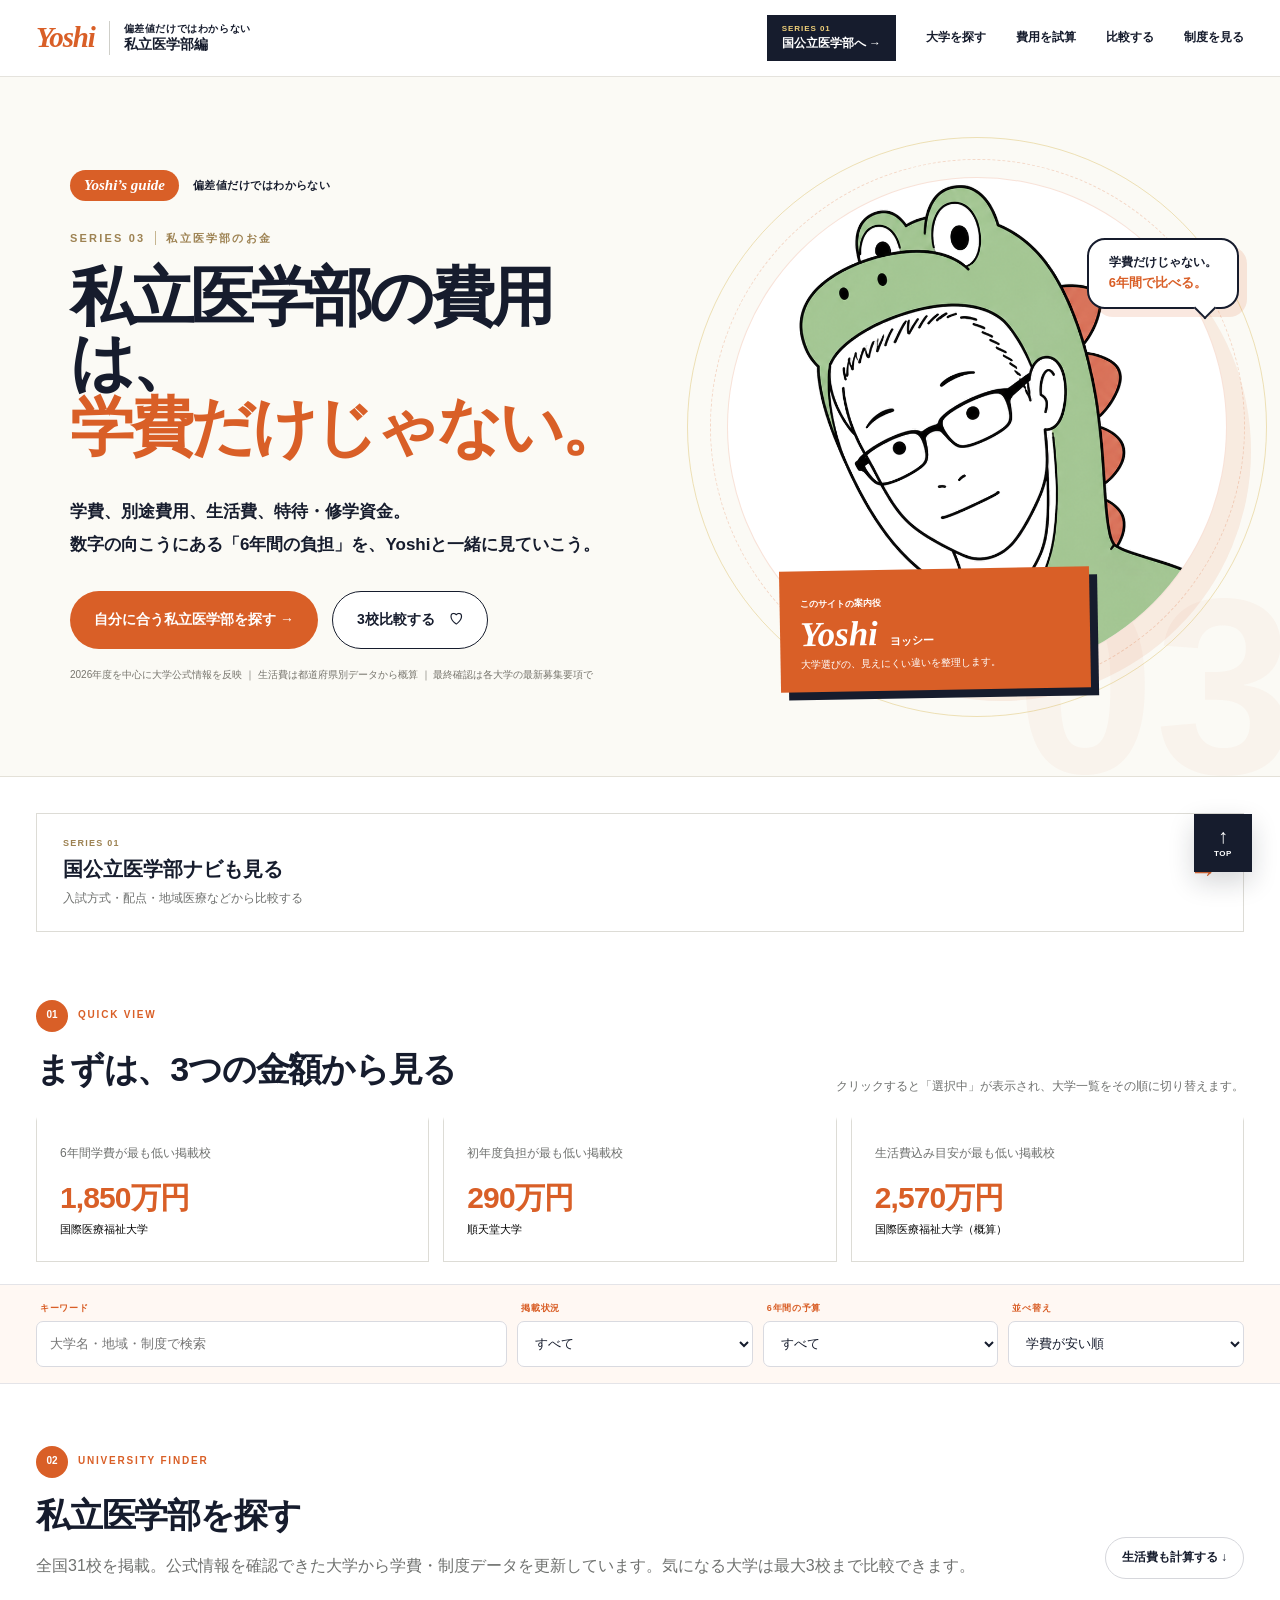
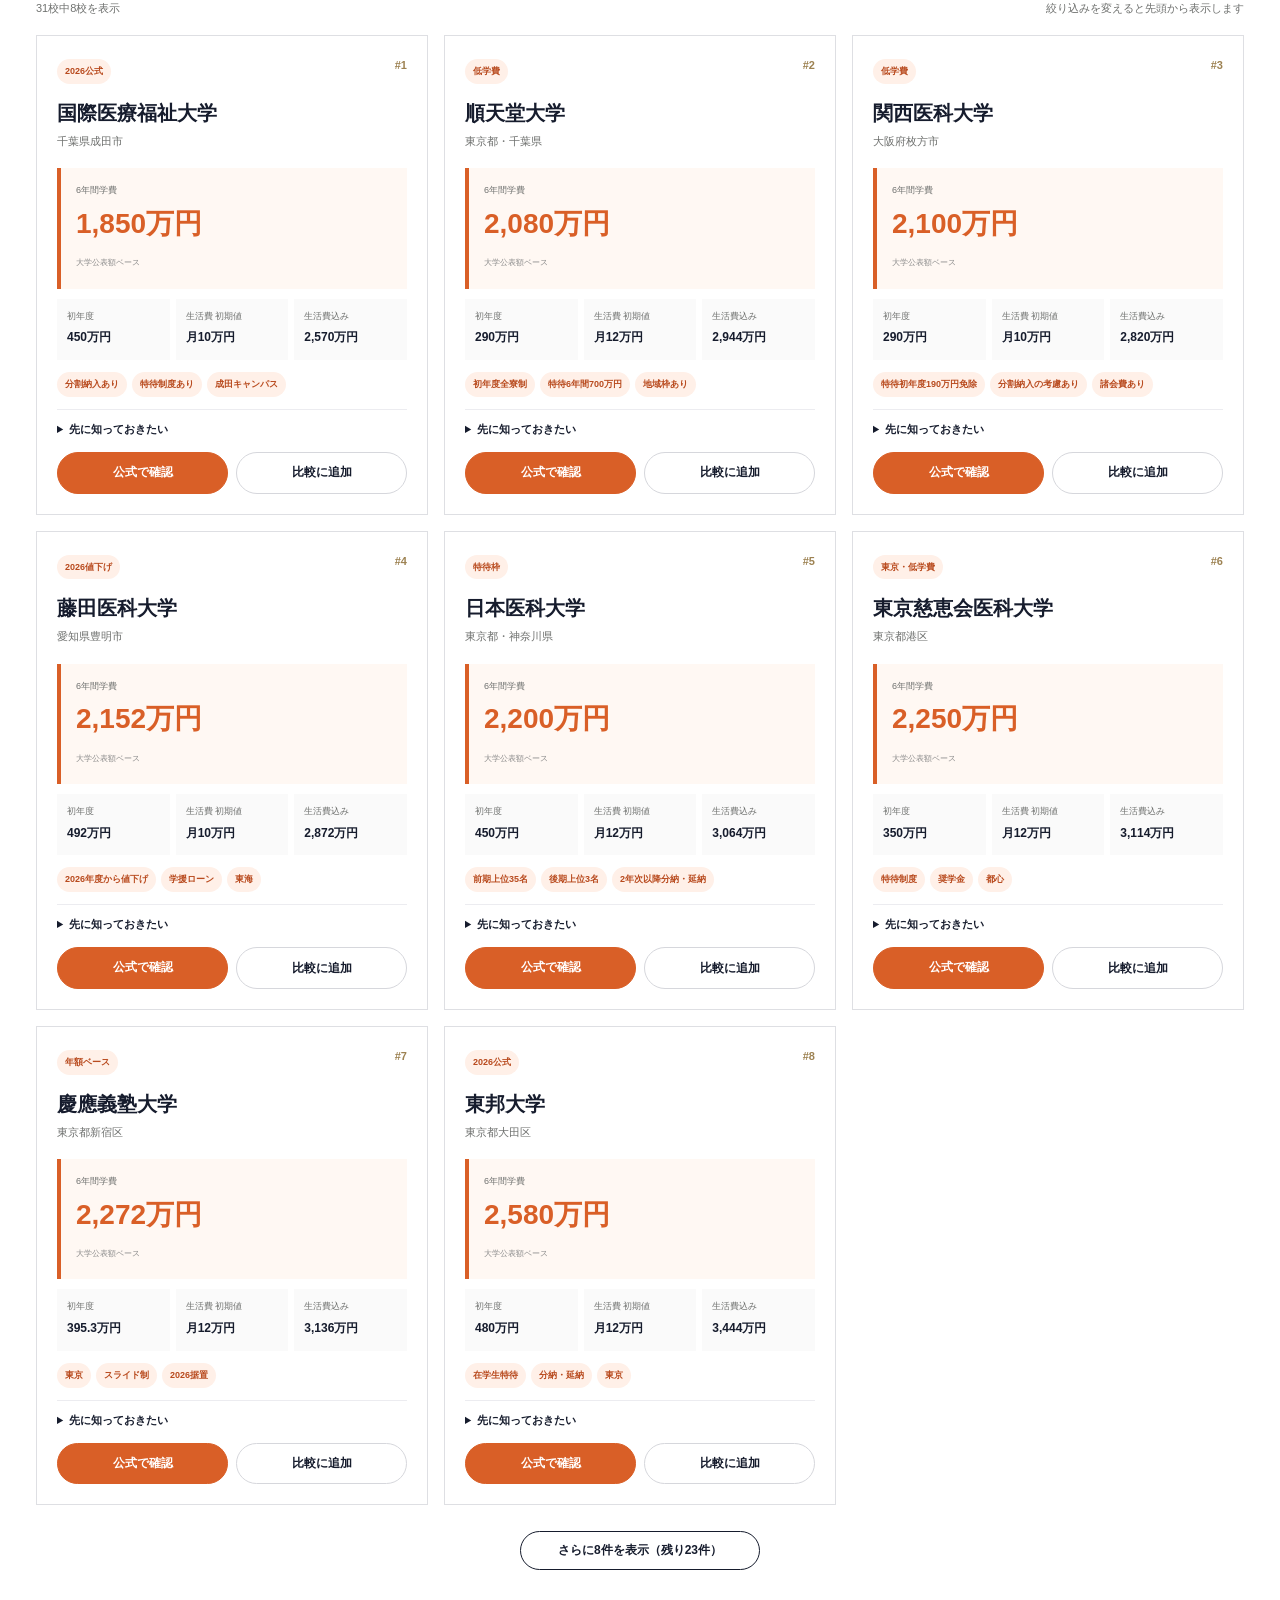
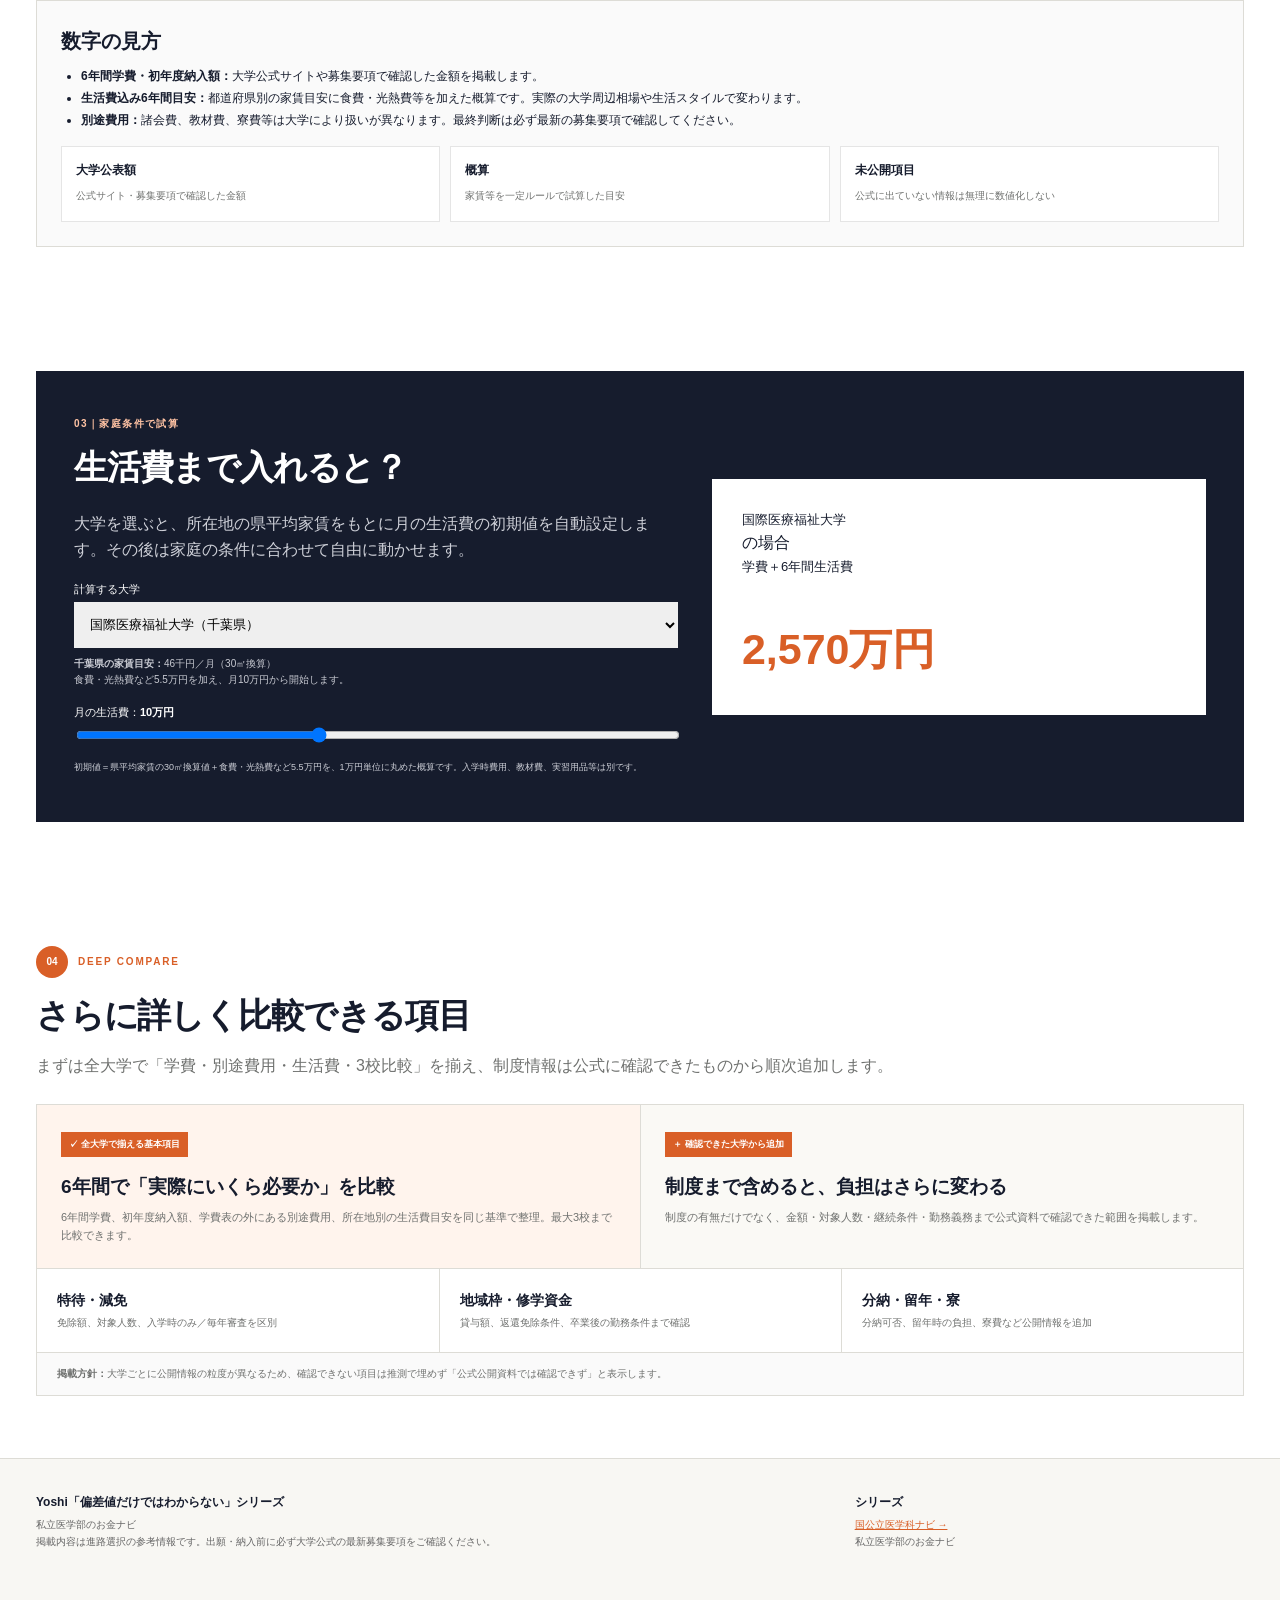
==== commit 823b3fe3: "Add files via upload" ====
--- a/index.html
+++ b/index.html
@@ -8,7 +8,7 @@
 <div class="serieshead"><div class="wrap inner">
   <a class="brand" href="#top" aria-label="私立医学部のお金ナビ トップへ"><span class="yoshi-word">Yoshi</span><span class="brand-divider"></span><span class="brand-series">偏差値だけではわからない<br><b>私立医学部編</b></span></a>
   <nav class="head-nav" aria-label="メインナビゲーション">
-    <a class="series-switch" id="headNationalLink" href="https://yoshiokayuta2-lgtm.github.io/kokkoritsu-medical-navi/"><small>SERIES 01</small><b>国公立医学部へ →</b></a>
+    <a class="series-switch" id="headNationalLink" href="https://yoshiokayuta2-lgtm.github.io/kokkoritsu-medical-navi/" target="_blank" rel="noopener noreferrer"><small>SERIES 01</small><b>国公立医学部へ →</b></a>
     <a href="#finder">大学を探す</a><a href="#calculator">費用を試算</a><a href="#finder">比較する</a><a href="#deep-compare">制度を見る</a>
   </nav>
 </div></div>
@@ -16,7 +16,7 @@
   <div class="hero-copy">
     <div class="guide-line"><span class="guide-pill">Yoshi’s guide</span><b>偏差値だけではわからない</b></div>
     <div class="series-label">SERIES 03 <i></i> 私立医学部のお金</div>
-    <h1>私立医学部の違いは、<br><em>学費だけじゃない。</em></h1>
+    <h1>私立医学部の費用は、<br><em>学費だけじゃない。</em></h1>
     <p class="lead">学費、別途費用、生活費、特待・修学資金。<br>数字の向こうにある「6年間の負担」を、Yoshiと一緒に見ていこう。</p>
     <div class="hero-actions"><a class="hero-btn primary" href="#finder">自分に合う私立医学部を探す →</a><a class="hero-btn secondary" href="#finder">3校比較する　♡</a></div>
     <p class="hero-footnote">2026年度を中心に大学公式情報を反映 ｜ 生活費は都道府県別データから概算 ｜ 最終確認は各大学の最新募集要項で</p>
@@ -29,11 +29,11 @@
     <div class="hero-watermark">03</div>
   </div>
 </div></header>
-<div class="wrap"><a class="national-link" id="nationalMedicalLink" href="https://yoshiokayuta2-lgtm.github.io/kokkoritsu-medical-navi/"><div><small>SERIES 01</small><strong>国公立医学部ナビも見る</strong><span>入試方式・配点・地域医療などから比較する</span></div><div class="arrow">→</div></a></div>
+<div class="wrap"><a class="national-link" id="nationalMedicalLink" href="https://yoshiokayuta2-lgtm.github.io/kokkoritsu-medical-navi/" target="_blank" rel="noopener noreferrer"><div><small>SERIES 01</small><strong>国公立医学部ナビも見る</strong><span>入試方式・配点・地域医療などから比較する</span></div><div class="arrow">→</div></a></div>
 <section class="snapshot"><div class="wrap"><div class="snapshot-head"><div><div class="section-kicker"><span>01</span> QUICK VIEW</div><h2>まずは、3つの金額から見る</h2></div><p>クリックすると「選択中」が表示され、大学一覧をその順に切り替えます。</p></div><div class="snapshot-grid"><button class="snapshot-card" type="button" aria-pressed="false" data-snapshot-sort="total"><span>6年間学費が最も低い掲載校</span><b id="snapTotal">計算中</b><small id="snapTotalName">—</small></button><button class="snapshot-card" type="button" aria-pressed="false" data-snapshot-sort="first"><span>初年度負担が最も低い掲載校</span><b id="snapFirst">計算中</b><small id="snapFirstName">—</small></button><button class="snapshot-card" type="button" aria-pressed="false" data-snapshot-sort="burden"><span>生活費込み目安が最も低い掲載校</span><b id="snapBurden">計算中</b><small id="snapBurdenName">—</small></button></div></div></section>
 <div class="toolbar" id="finder"><div class="wrap"><div class="sort-feedback" id="sortFeedback" role="status" aria-live="polite"></div><div class="controls"><label class="control"><span class="control-title">キーワード</span><input id="q" placeholder="大学名・地域・制度で検索"></label><label class="control"><span class="control-title">掲載状況</span><select id="status"><option value="all">すべて</option><option value="priced">学費掲載済み</option><option value="verified">公式確認済み</option><option value="special">特殊制度校</option></select></label><label class="control"><span class="control-title">6年間の予算</span><select id="budget"><option value="9999">すべて</option><option value="2100">2,100万円以下</option><option value="2200">2,200万円以下</option><option value="2500">2,500万円以下</option><option value="3000">3,000万円以下</option><option value="3500">3,500万円以下</option><option value="4000">4,000万円以下</option></select></label><label class="control"><span class="control-title">並べ替え</span><select id="sort"><option value="total">学費が安い順</option><option value="first">初年度が安い順</option><option value="burden">生活費込みが安い順</option></select></label></div></div></div>
 <main><section class="section"><div class="wrap"><div class="section-heading"><div><div class="section-kicker"><span>02</span> UNIVERSITY FINDER</div><h2>私立医学部を探す</h2><p class="sub">全国31校を掲載。公式情報を確認できた大学から学費・制度データを更新しています。気になる大学は最大3校まで比較できます。</p></div><a class="btn" href="#calculator">生活費も計算する ↓</a></div><div class="resultcount"><span id="resultSummary">31校中8校を表示</span><span>絞り込みを変えると先頭から表示します</span></div><div class="grid" id="cards"></div><div class="loadmore-wrap"><button class="btn loadmore" id="loadmore" type="button">さらに表示</button></div><div class="sourcebox"><h3>数字の見方</h3><ul><li><b>6年間学費・初年度納入額：</b>大学公式サイトや募集要項で確認した金額を掲載します。</li><li><b>生活費込み6年間目安：</b>都道府県別の家賃目安に食費・光熱費等を加えた概算です。実際の大学周辺相場や生活スタイルで変わります。</li><li><b>別途費用：</b>諸会費、教材費、寮費等は大学により扱いが異なります。最終判断は必ず最新の募集要項で確認してください。</li></ul><div class="trust-row"><div class="trust-item"><b>大学公表額</b><span>公式サイト・募集要項で確認した金額</span></div><div class="trust-item"><b>概算</b><span>家賃等を一定ルールで試算した目安</span></div><div class="trust-item"><b>未公開項目</b><span>公式に出ていない情報は無理に数値化しない</span></div></div></div></div></section>
 <section class="section" id="calculator"><div class="wrap calc"><div class="calc-grid"><div><span class="calcstep">03｜家庭条件で試算</span><h2>生活費まで入れると？</h2><p>大学を選ぶと、所在地の県平均家賃をもとに月の生活費の初期値を自動設定します。その後は家庭の条件に合わせて自由に動かせます。</p><label for="calcUniversity">計算する大学</label><select id="calcUniversity"></select><div class="rentnote" id="rentNote"></div><label>月の生活費：<b id="lifeLabel">12万円</b></label><input type="range" id="life" min="0" max="25" value="12" step="1"><p class="legend">初期値＝県平均家賃の30㎡換算値＋食費・光熱費など5.5万円を、1万円単位に丸めた概算です。入学時費用、教材費、実習用品等は別です。</p></div><div class="result"><span id="resultUniversity">順天堂大学</span>の場合<br><span>学費＋6年間生活費</span><br><b id="grand">2,944万円</b></div></div></div></section>
 <section class="section" id="deep-compare"><div class="wrap"><div class="section-kicker"><span>04</span> DEEP COMPARE</div><h2>さらに詳しく比較できる項目</h2><p class="sub">まずは全大学で「学費・別途費用・生活費・3校比較」を揃え、制度情報は公式に確認できたものから順次追加します。</p><div class="roadmap"><div class="roadmap-main"><div class="roadmap-ready"><div class="roadmap-label">✓ 全大学で揃える基本項目</div><p class="roadmap-title">6年間で「実際にいくら必要か」を比較</p><p class="roadmap-text">6年間学費、初年度納入額、学費表の外にある別途費用、所在地別の生活費目安を同じ基準で整理。最大3校まで比較できます。</p></div><div class="roadmap-next"><div class="roadmap-label">＋ 確認できた大学から追加</div><p class="roadmap-title">制度まで含めると、負担はさらに変わる</p><p class="roadmap-text">制度の有無だけでなく、金額・対象人数・継続条件・勤務義務まで公式資料で確認できた範囲を掲載します。</p></div></div><div class="roadmap-items"><div class="roadmap-item"><b>特待・減免</b><span>免除額、対象人数、入学時のみ／毎年審査を区別</span></div><div class="roadmap-item"><b>地域枠・修学資金</b><span>貸与額、返還免除条件、卒業後の勤務条件まで確認</span></div><div class="roadmap-item"><b>分納・留年・寮</b><span>分納可否、留年時の負担、寮費など公開情報を追加</span></div></div><div class="roadmap-note"><b>掲載方針：</b>大学ごとに公開情報の粒度が異なるため、確認できない項目は推測で埋めず「公式公開資料では確認できず」と表示します。</div></div></div></section></main>
-<footer class="footer"><div class="wrap footer-grid"><div><strong>Yoshi「偏差値だけではわからない」シリーズ</strong>私立医学部のお金ナビ<br>掲載内容は進路選択の参考情報です。出願・納入前に必ず大学公式の最新募集要項をご確認ください。</div><div><strong>シリーズ</strong><a id="footerNationalLink" href="https://yoshiokayuta2-lgtm.github.io/kokkoritsu-medical-navi/">国公立医学科ナビ →</a><br>私立医学部のお金ナビ</div></div></footer><div id="comparebar" class="comparebar hidden"><div><b><span id="comparecount">0</span>/3校を選択</b><div id="comparechips" class="comparechips"></div></div><div class="compareactions"><button class="btn clearbtn" id="clearcompare" type="button">すべて外す</button><button class="btn primary" id="opencompare" type="button">選んだ大学を比較</button></div></div><div class="modal" id="comparemodal" aria-hidden="true"><div class="modalbox"><div class="modalhead"><div><h2 style="margin:0">大学を比較</h2><div class="sub" style="margin:3px 0 0">最大3校。スマホでは大学ごとに縦表示します。</div></div><button class="closebtn" id="closecompare">閉じる</button></div><div id="comparecontent"></div></div></div>
-<script src="assets/js/app.js" defer></script></body></html>
+<footer class="footer"><div class="wrap footer-grid"><div><strong>Yoshi「偏差値だけではわからない」シリーズ</strong>私立医学部のお金ナビ<br>掲載内容は進路選択の参考情報です。出願・納入前に必ず大学公式の最新募集要項をご確認ください。</div><div><strong>シリーズ</strong><a id="footerNationalLink" href="https://yoshiokayuta2-lgtm.github.io/kokkoritsu-medical-navi/" target="_blank" rel="noopener noreferrer">国公立医学科ナビ →</a><br>私立医学部のお金ナビ</div></div></footer><div id="comparebar" class="comparebar hidden"><div><b><span id="comparecount">0</span>/3校を選択</b><div id="comparechips" class="comparechips"></div></div><div class="compareactions"><button class="btn clearbtn" id="clearcompare" type="button">すべて外す</button><button class="btn primary" id="opencompare" type="button">選んだ大学を比較</button></div></div><div class="modal" id="comparemodal" aria-hidden="true"><div class="modalbox"><div class="modalhead"><div><h2 style="margin:0">大学を比較</h2><div class="sub" style="margin:3px 0 0">最大3校。スマホでは大学ごとに縦表示します。</div></div><button class="closebtn" id="closecompare">閉じる</button></div><div id="comparecontent"></div></div></div>
+<a class="top-return" href="#top" aria-label="ページ上部へ戻る"><span>↑</span><small>TOP</small></a><script src="assets/js/app.js" defer></script></body></html>
--- a/assets/css/styles.css
+++ b/assets/css/styles.css
@@ -52,3 +52,25 @@
 @keyframes feedbackIn{from{opacity:0;transform:translateY(-5px)}to{opacity:1;transform:translateY(0)}}
 .toolbar{background:rgba(255,248,243,.96)}
 @media(max-width:760px){.sort-feedback{font-size:11px;margin-bottom:8px}.snapshot-card.active::after{top:10px;right:10px}}
+
+
+/* v17 navigation polish */
+#calculator{scroll-margin-top:170px}
+#finder{scroll-margin-top:170px}
+@media(max-width:760px){#calculator,#finder{scroll-margin-top:145px}}
+
+/* Back to top */
+.top-return{
+  position:fixed;right:28px;bottom:28px;z-index:44;
+  width:58px;height:58px;background:var(--ink);color:#fff;
+  display:flex;flex-direction:column;align-items:center;justify-content:center;
+  gap:1px;text-decoration:none;box-shadow:0 10px 26px rgba(20,25,38,.18);
+  transition:transform .18s ease, background .18s ease;
+}
+.top-return:hover{transform:translateY(-3px);background:var(--private)}
+.top-return span{font-size:20px;line-height:1;font-weight:900}
+.top-return small{font-size:8px;letter-spacing:.08em;font-weight:900}
+@media(max-width:760px){
+  .top-return{right:14px;bottom:14px;width:50px;height:50px}
+  .top-return span{font-size:18px}
+}
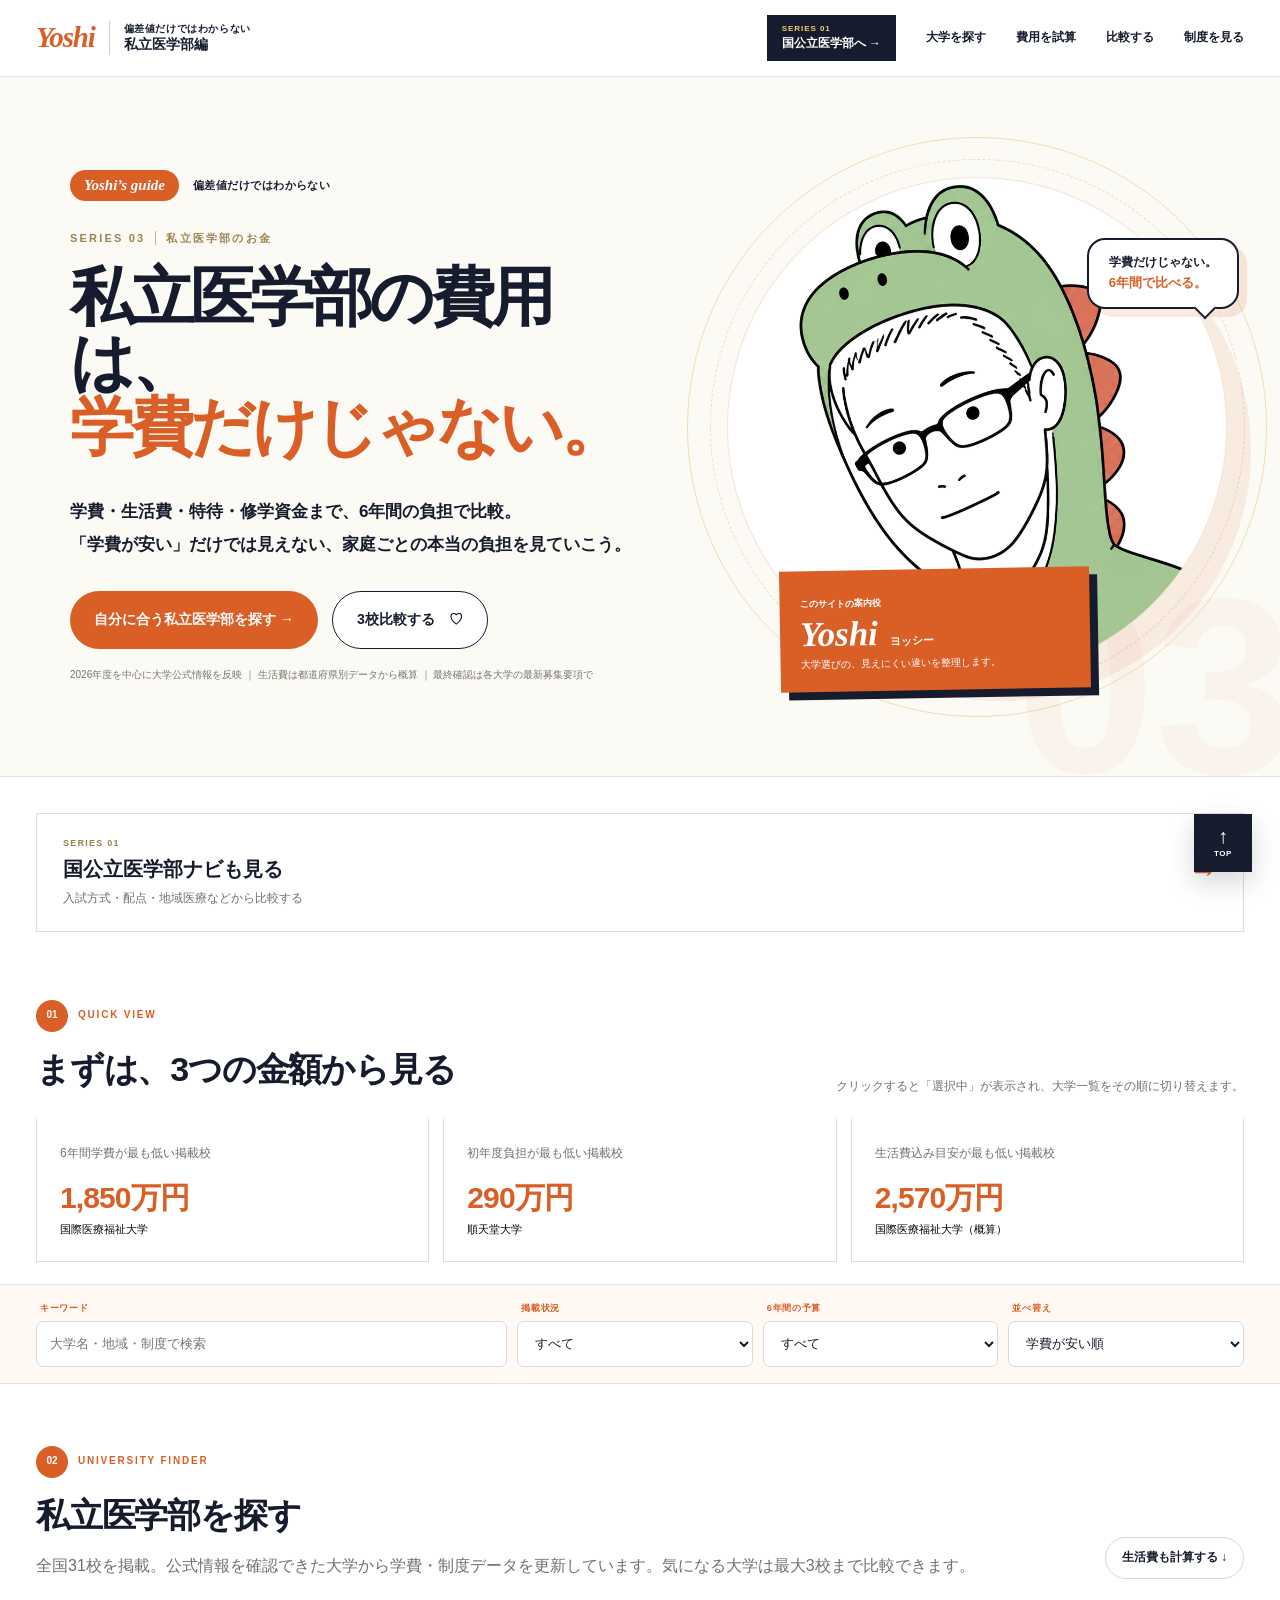
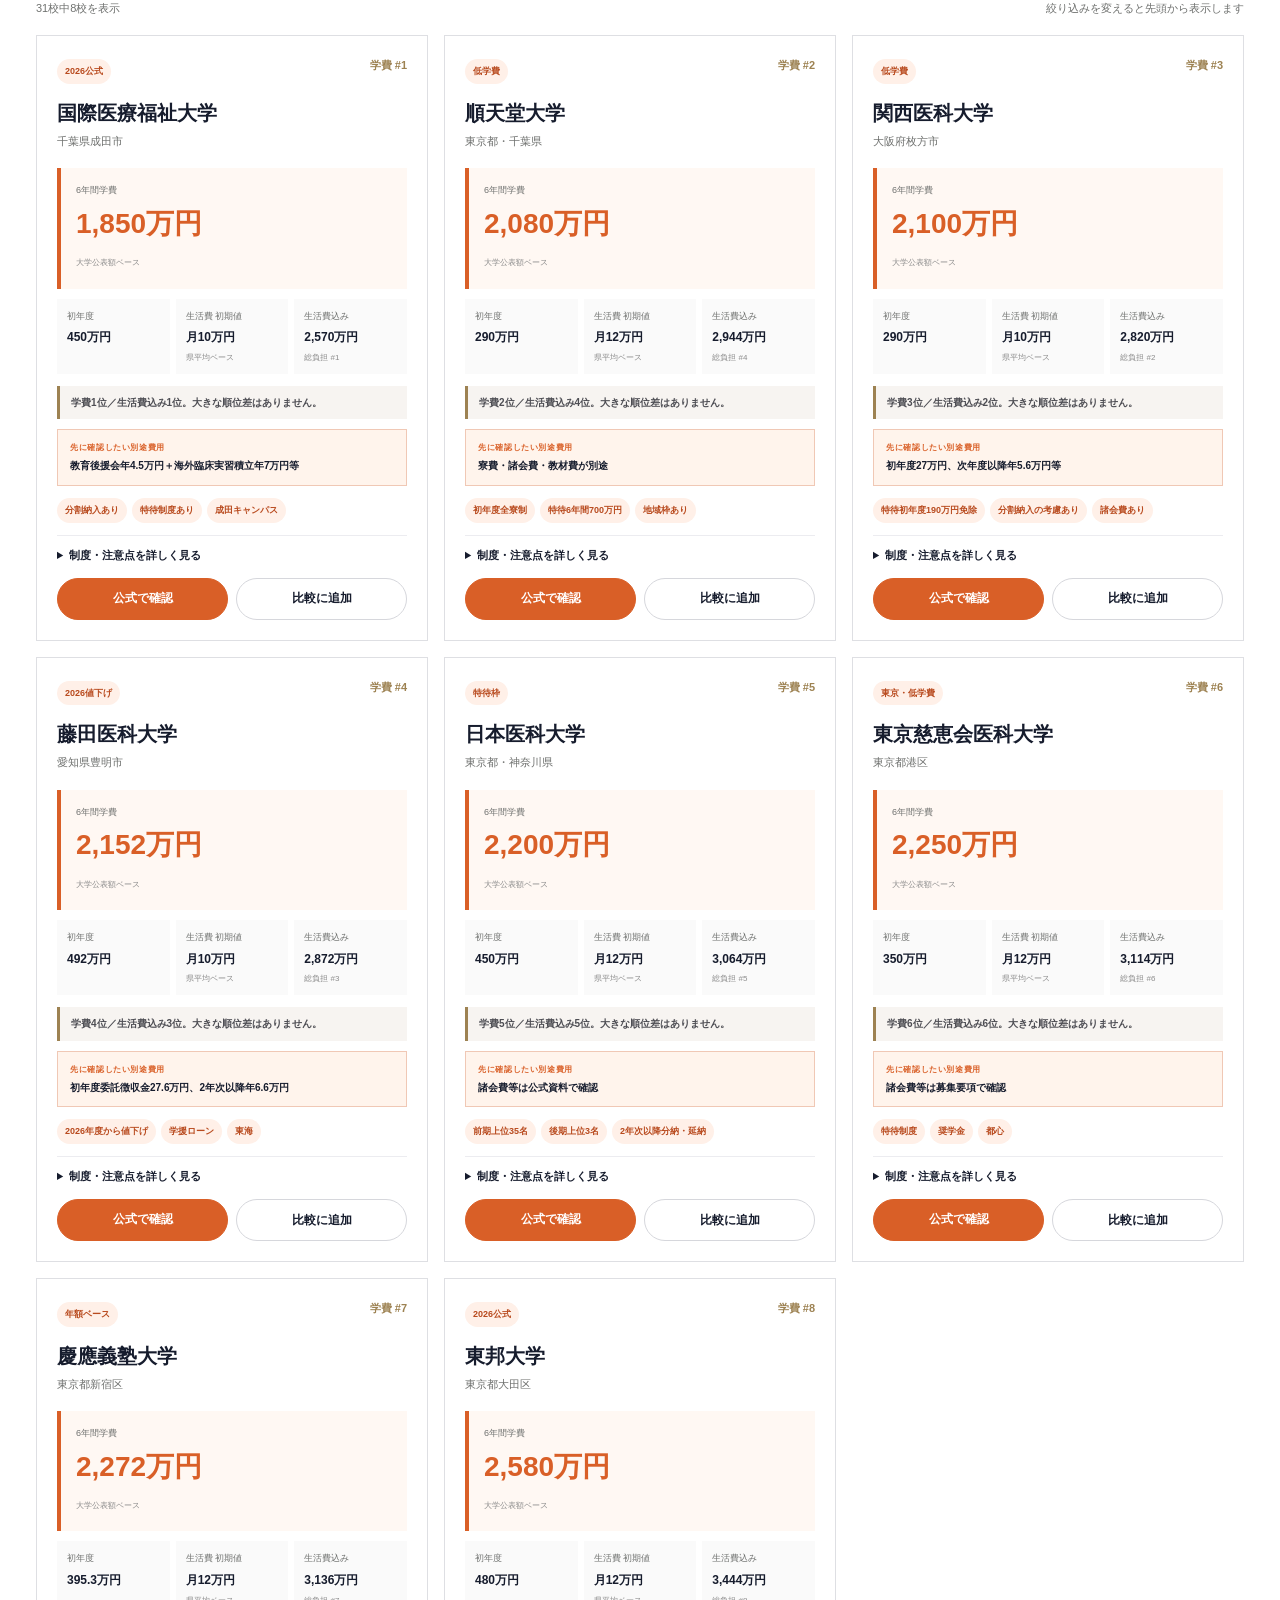
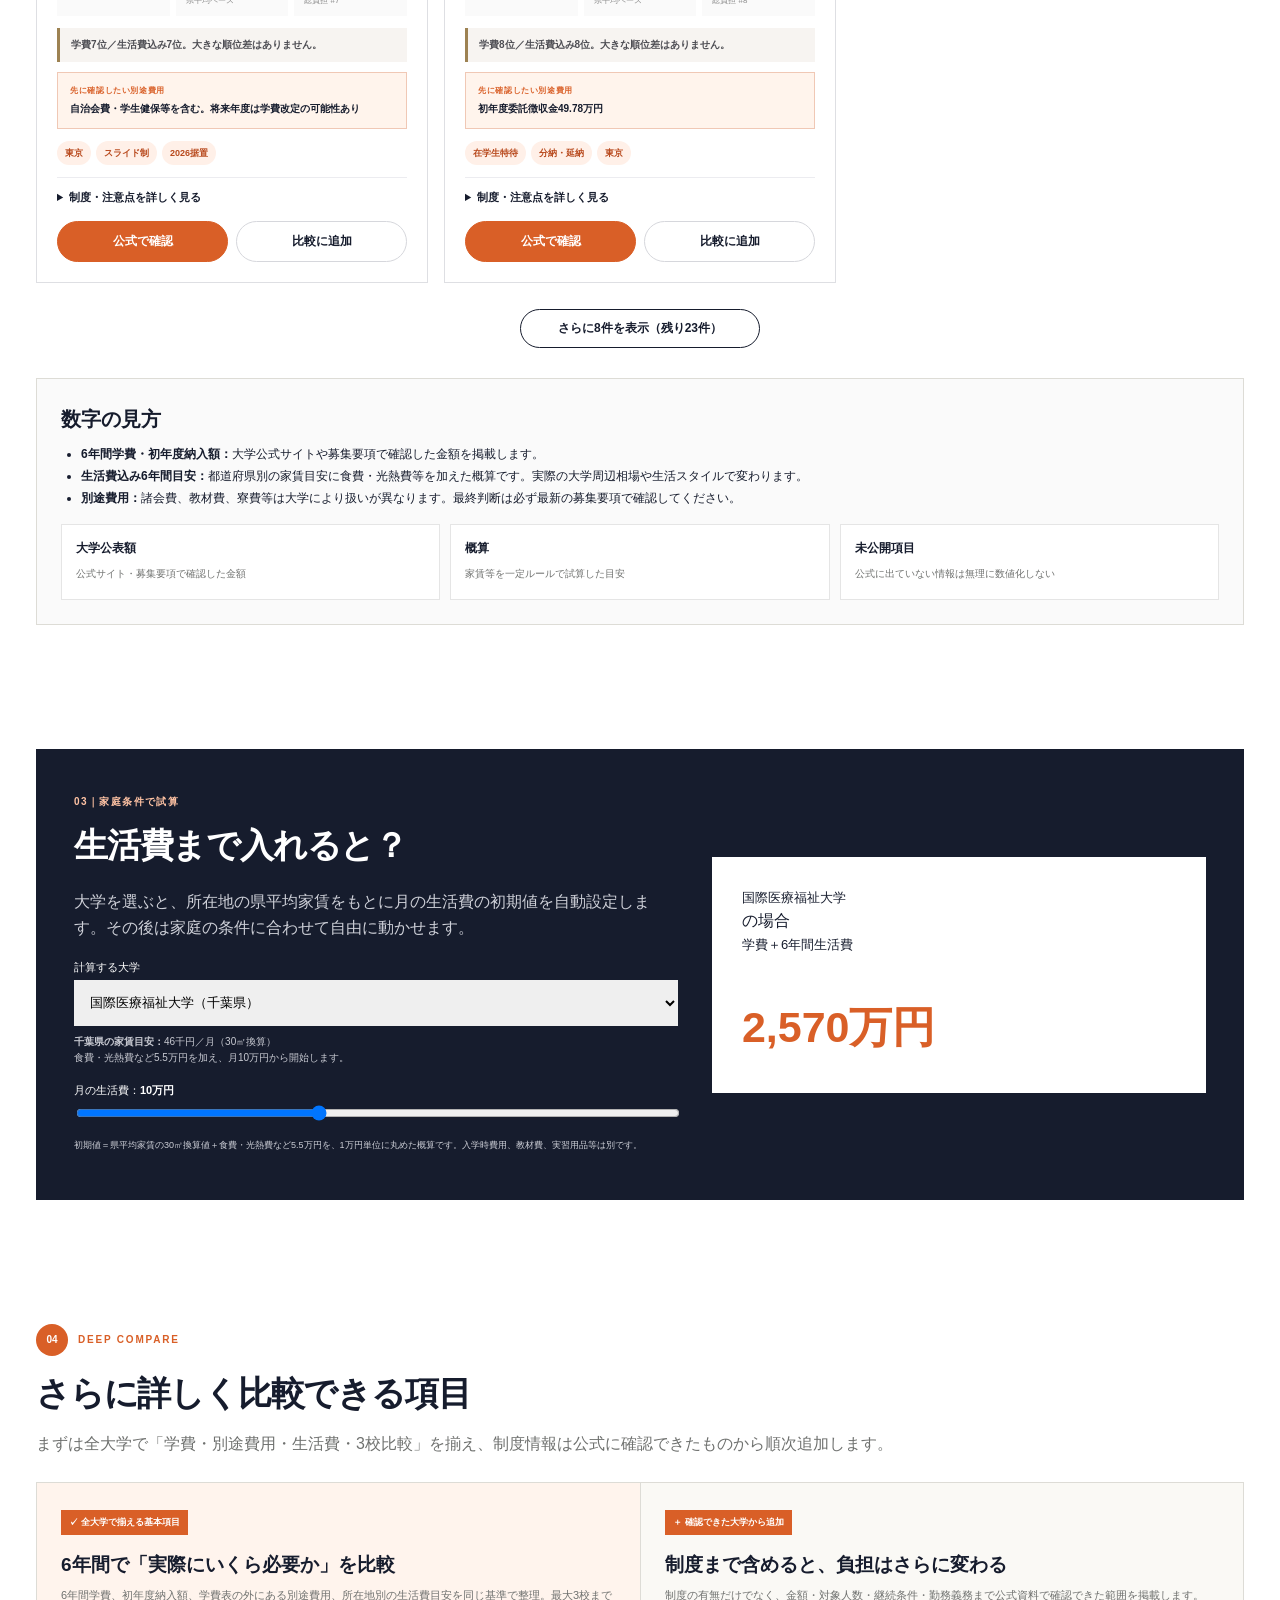
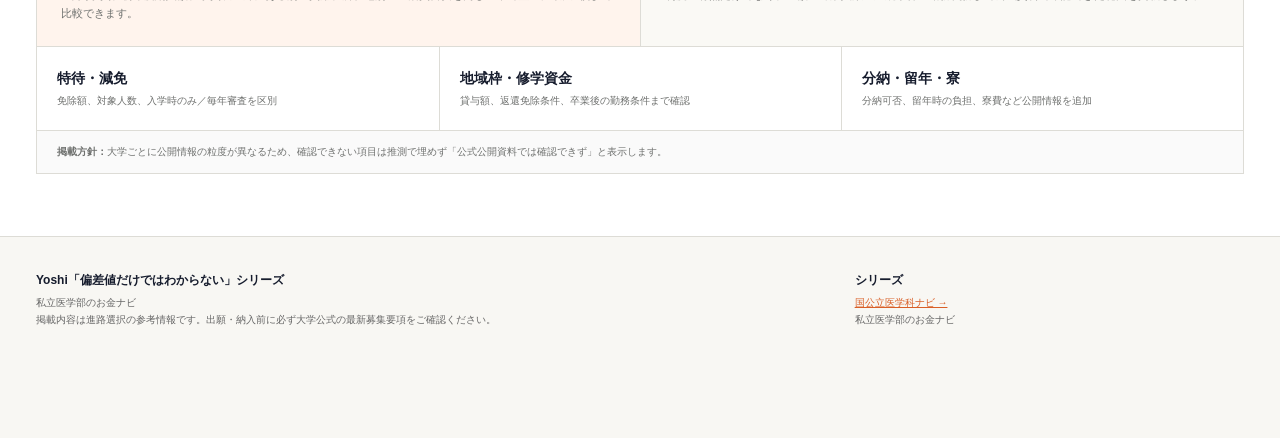
==== commit 87304805: "Add files via upload" ====
--- a/index.html
+++ b/index.html
@@ -17,7 +17,7 @@
     <div class="guide-line"><span class="guide-pill">Yoshi’s guide</span><b>偏差値だけではわからない</b></div>
     <div class="series-label">SERIES 03 <i></i> 私立医学部のお金</div>
     <h1>私立医学部の費用は、<br><em>学費だけじゃない。</em></h1>
-    <p class="lead">学費、別途費用、生活費、特待・修学資金。<br>数字の向こうにある「6年間の負担」を、Yoshiと一緒に見ていこう。</p>
+    <p class="lead"><strong>学費・生活費・特待・修学資金まで、6年間の負担で比較。</strong><br>「学費が安い」だけでは見えない、家庭ごとの本当の負担を見ていこう。</p>
     <div class="hero-actions"><a class="hero-btn primary" href="#finder">自分に合う私立医学部を探す →</a><a class="hero-btn secondary" href="#finder">3校比較する　♡</a></div>
     <p class="hero-footnote">2026年度を中心に大学公式情報を反映 ｜ 生活費は都道府県別データから概算 ｜ 最終確認は各大学の最新募集要項で</p>
   </div>
@@ -35,5 +35,5 @@
 <main><section class="section"><div class="wrap"><div class="section-heading"><div><div class="section-kicker"><span>02</span> UNIVERSITY FINDER</div><h2>私立医学部を探す</h2><p class="sub">全国31校を掲載。公式情報を確認できた大学から学費・制度データを更新しています。気になる大学は最大3校まで比較できます。</p></div><a class="btn" href="#calculator">生活費も計算する ↓</a></div><div class="resultcount"><span id="resultSummary">31校中8校を表示</span><span>絞り込みを変えると先頭から表示します</span></div><div class="grid" id="cards"></div><div class="loadmore-wrap"><button class="btn loadmore" id="loadmore" type="button">さらに表示</button></div><div class="sourcebox"><h3>数字の見方</h3><ul><li><b>6年間学費・初年度納入額：</b>大学公式サイトや募集要項で確認した金額を掲載します。</li><li><b>生活費込み6年間目安：</b>都道府県別の家賃目安に食費・光熱費等を加えた概算です。実際の大学周辺相場や生活スタイルで変わります。</li><li><b>別途費用：</b>諸会費、教材費、寮費等は大学により扱いが異なります。最終判断は必ず最新の募集要項で確認してください。</li></ul><div class="trust-row"><div class="trust-item"><b>大学公表額</b><span>公式サイト・募集要項で確認した金額</span></div><div class="trust-item"><b>概算</b><span>家賃等を一定ルールで試算した目安</span></div><div class="trust-item"><b>未公開項目</b><span>公式に出ていない情報は無理に数値化しない</span></div></div></div></div></section>
 <section class="section" id="calculator"><div class="wrap calc"><div class="calc-grid"><div><span class="calcstep">03｜家庭条件で試算</span><h2>生活費まで入れると？</h2><p>大学を選ぶと、所在地の県平均家賃をもとに月の生活費の初期値を自動設定します。その後は家庭の条件に合わせて自由に動かせます。</p><label for="calcUniversity">計算する大学</label><select id="calcUniversity"></select><div class="rentnote" id="rentNote"></div><label>月の生活費：<b id="lifeLabel">12万円</b></label><input type="range" id="life" min="0" max="25" value="12" step="1"><p class="legend">初期値＝県平均家賃の30㎡換算値＋食費・光熱費など5.5万円を、1万円単位に丸めた概算です。入学時費用、教材費、実習用品等は別です。</p></div><div class="result"><span id="resultUniversity">順天堂大学</span>の場合<br><span>学費＋6年間生活費</span><br><b id="grand">2,944万円</b></div></div></div></section>
 <section class="section" id="deep-compare"><div class="wrap"><div class="section-kicker"><span>04</span> DEEP COMPARE</div><h2>さらに詳しく比較できる項目</h2><p class="sub">まずは全大学で「学費・別途費用・生活費・3校比較」を揃え、制度情報は公式に確認できたものから順次追加します。</p><div class="roadmap"><div class="roadmap-main"><div class="roadmap-ready"><div class="roadmap-label">✓ 全大学で揃える基本項目</div><p class="roadmap-title">6年間で「実際にいくら必要か」を比較</p><p class="roadmap-text">6年間学費、初年度納入額、学費表の外にある別途費用、所在地別の生活費目安を同じ基準で整理。最大3校まで比較できます。</p></div><div class="roadmap-next"><div class="roadmap-label">＋ 確認できた大学から追加</div><p class="roadmap-title">制度まで含めると、負担はさらに変わる</p><p class="roadmap-text">制度の有無だけでなく、金額・対象人数・継続条件・勤務義務まで公式資料で確認できた範囲を掲載します。</p></div></div><div class="roadmap-items"><div class="roadmap-item"><b>特待・減免</b><span>免除額、対象人数、入学時のみ／毎年審査を区別</span></div><div class="roadmap-item"><b>地域枠・修学資金</b><span>貸与額、返還免除条件、卒業後の勤務条件まで確認</span></div><div class="roadmap-item"><b>分納・留年・寮</b><span>分納可否、留年時の負担、寮費など公開情報を追加</span></div></div><div class="roadmap-note"><b>掲載方針：</b>大学ごとに公開情報の粒度が異なるため、確認できない項目は推測で埋めず「公式公開資料では確認できず」と表示します。</div></div></div></section></main>
-<footer class="footer"><div class="wrap footer-grid"><div><strong>Yoshi「偏差値だけではわからない」シリーズ</strong>私立医学部のお金ナビ<br>掲載内容は進路選択の参考情報です。出願・納入前に必ず大学公式の最新募集要項をご確認ください。</div><div><strong>シリーズ</strong><a id="footerNationalLink" href="https://yoshiokayuta2-lgtm.github.io/kokkoritsu-medical-navi/" target="_blank" rel="noopener noreferrer">国公立医学科ナビ →</a><br>私立医学部のお金ナビ</div></div></footer><div id="comparebar" class="comparebar hidden"><div><b><span id="comparecount">0</span>/3校を選択</b><div id="comparechips" class="comparechips"></div></div><div class="compareactions"><button class="btn clearbtn" id="clearcompare" type="button">すべて外す</button><button class="btn primary" id="opencompare" type="button">選んだ大学を比較</button></div></div><div class="modal" id="comparemodal" aria-hidden="true"><div class="modalbox"><div class="modalhead"><div><h2 style="margin:0">大学を比較</h2><div class="sub" style="margin:3px 0 0">最大3校。スマホでは大学ごとに縦表示します。</div></div><button class="closebtn" id="closecompare">閉じる</button></div><div id="comparecontent"></div></div></div>
+<footer class="footer"><div class="wrap footer-grid"><div><strong>Yoshi「偏差値だけではわからない」シリーズ</strong>私立医学部のお金ナビ<br>掲載内容は進路選択の参考情報です。出願・納入前に必ず大学公式の最新募集要項をご確認ください。</div><div><strong>シリーズ</strong><a id="footerNationalLink" href="https://yoshiokayuta2-lgtm.github.io/kokkoritsu-medical-navi/" target="_blank" rel="noopener noreferrer">国公立医学科ナビ →</a><br>私立医学部のお金ナビ</div></div></footer><div id="comparebar" class="comparebar hidden"><div><div class="compare-status"><b><span id="comparecount">0</span>/3校を選択</b><span id="comparehint" class="comparehint">あと2校選べます</span></div><div id="comparechips" class="comparechips"></div></div><div class="compareactions"><button class="btn clearbtn" id="clearcompare" type="button">すべて外す</button><button class="btn primary" id="opencompare" type="button">選んだ大学を比較</button></div></div><div class="modal" id="comparemodal" aria-hidden="true"><div class="modalbox"><div class="modalhead"><div><h2 style="margin:0">大学を比較</h2><div class="sub" style="margin:3px 0 0">最大3校。スマホでは大学ごとに縦表示します。</div></div><button class="closebtn" id="closecompare">閉じる</button></div><div id="comparecontent"></div></div></div>
 <a class="top-return" href="#top" aria-label="ページ上部へ戻る"><span>↑</span><small>TOP</small></a><script src="assets/js/app.js" defer></script></body></html>
--- a/assets/css/styles.css
+++ b/assets/css/styles.css
@@ -74,3 +74,20 @@
   .top-return{right:14px;bottom:14px;width:50px;height:50px}
   .top-return span{font-size:18px}
 }
+
+/* v19 UX polish */
+.hero .lead strong{font-weight:900;color:var(--ink)}
+.minimoney small{display:block;margin-top:3px;font-size:8px;color:#8a8a8a;line-height:1.35}
+.cost-insight{margin:10px 0 0;padding:9px 11px;background:#f7f4f1;border-left:3px solid var(--gold);font-size:10px;font-weight:800;line-height:1.55;color:#4d4d53}
+.extra-callout{margin:10px 0 12px;padding:11px 12px;background:#fff4ec;border:1px solid #f0c8b5}
+.extra-callout span{display:block;font-size:8px;font-weight:900;letter-spacing:.08em;color:var(--private);margin-bottom:4px}
+.extra-callout b{display:block;font-size:10px;line-height:1.55;color:var(--ink)}
+.compare-status{display:flex;align-items:center;gap:10px;flex-wrap:wrap}
+.comparehint{font-size:10px;color:#ffd9c5;font-weight:800}
+.comparebar:not(.hidden){animation:compareIn .2s ease-out}
+@keyframes compareIn{from{opacity:0;transform:translate(-50%,8px)}to{opacity:1;transform:translate(-50%,0)}}
+@media(max-width:760px){
+  .cost-insight,.extra-callout b{font-size:10px}
+  .compare-status{width:100%;justify-content:space-between}
+  .comparehint{font-size:9px}
+}
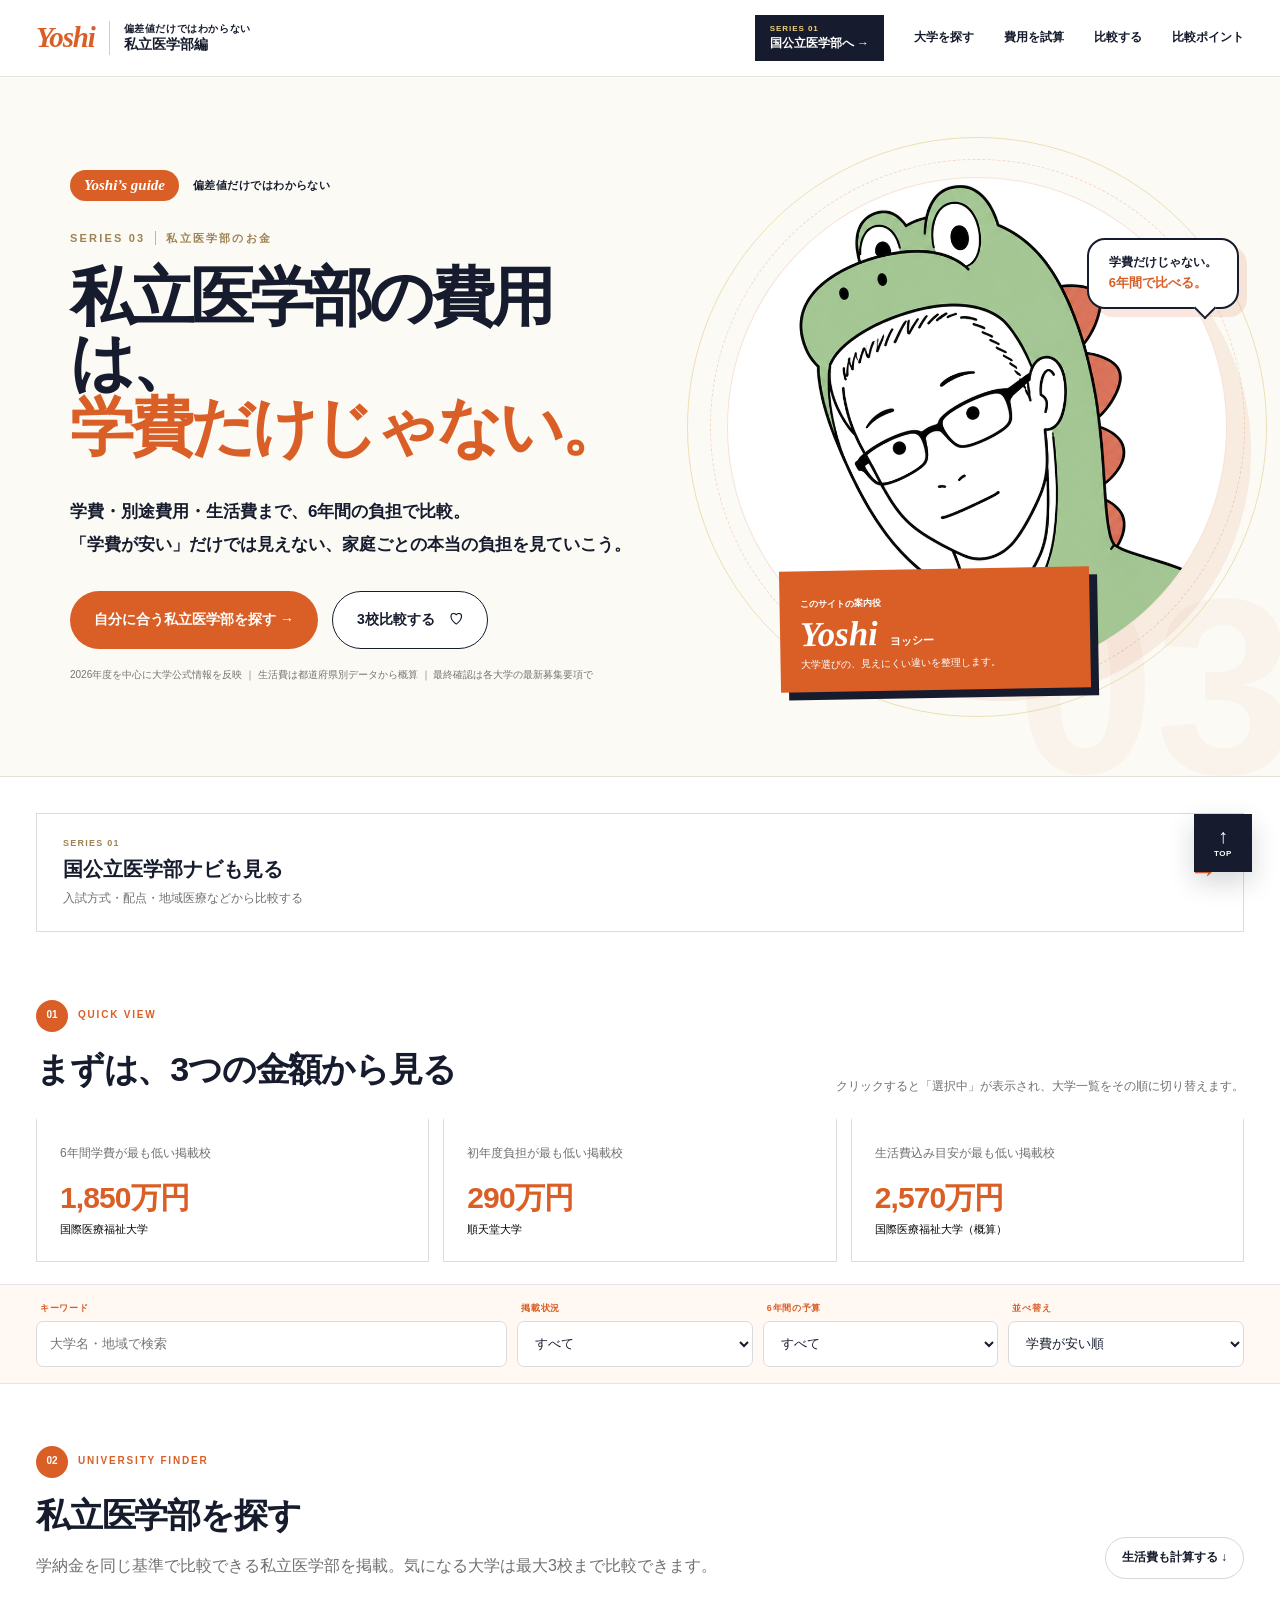
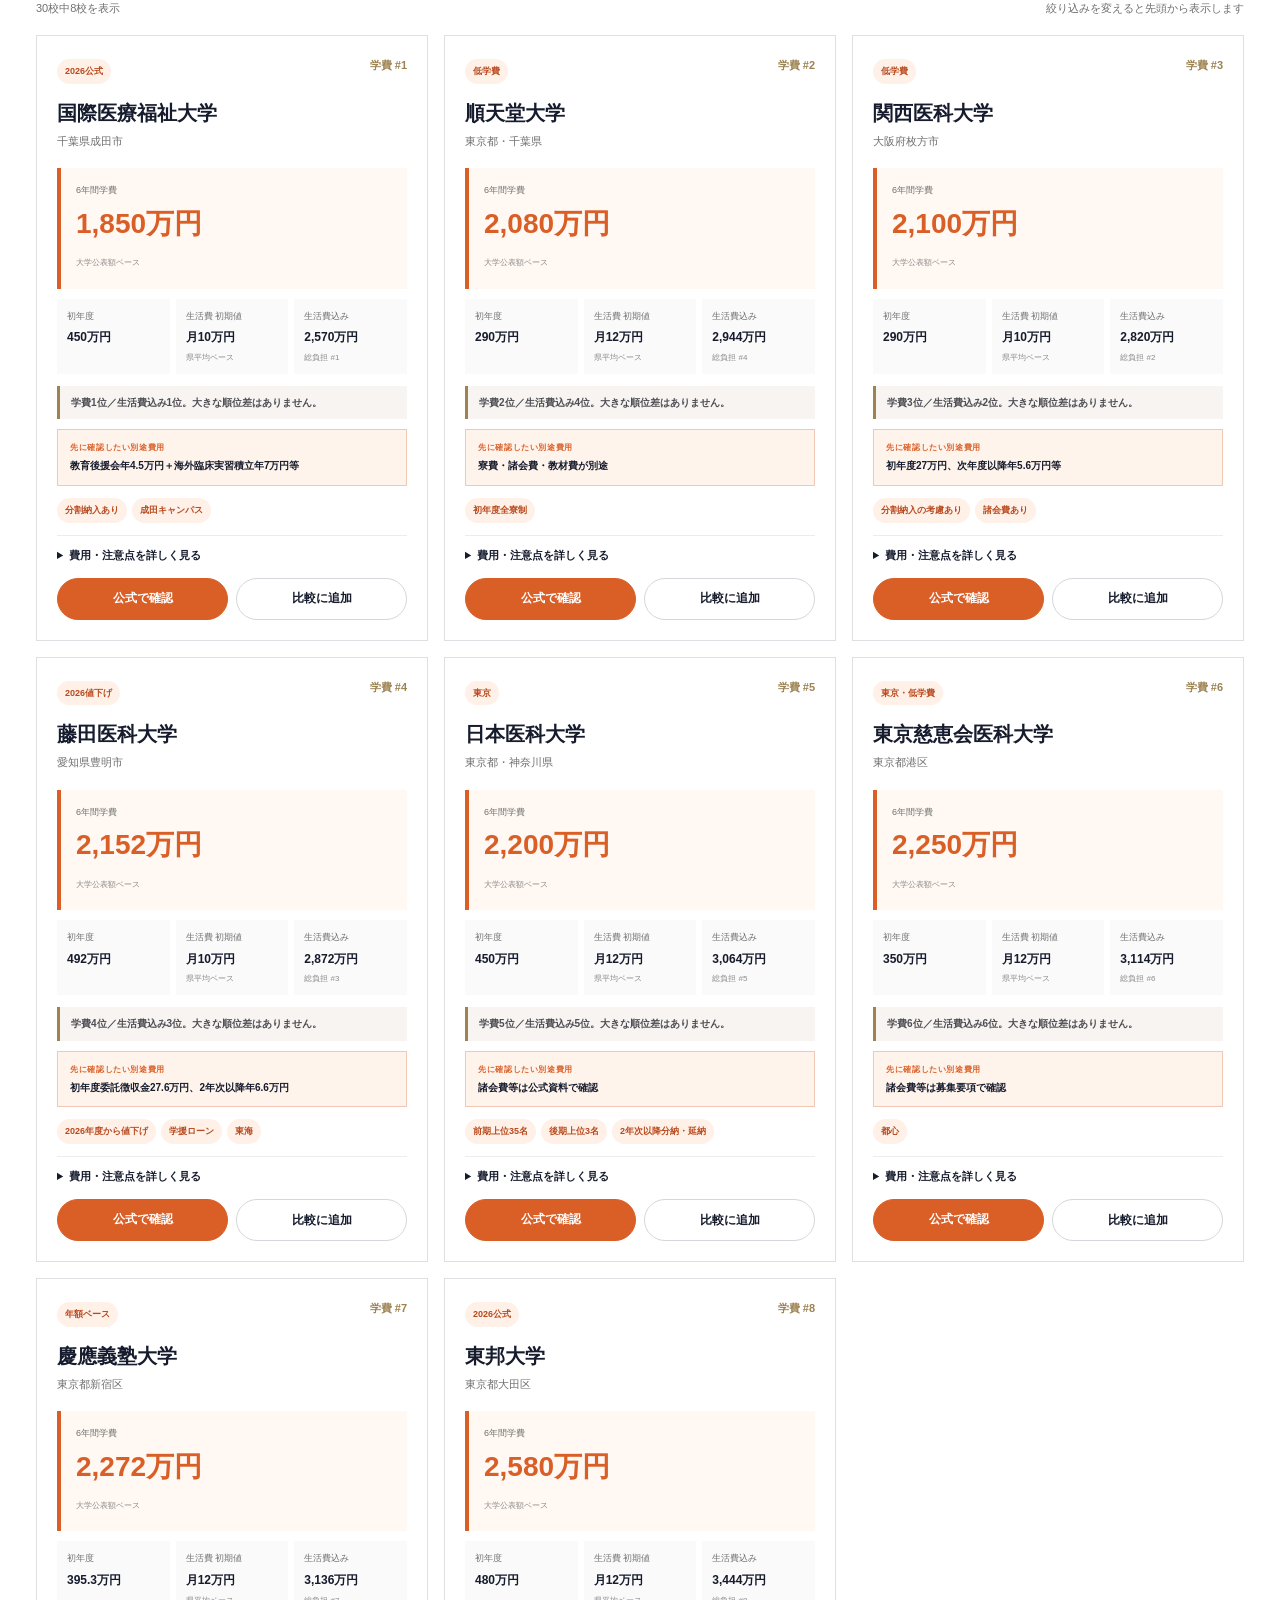
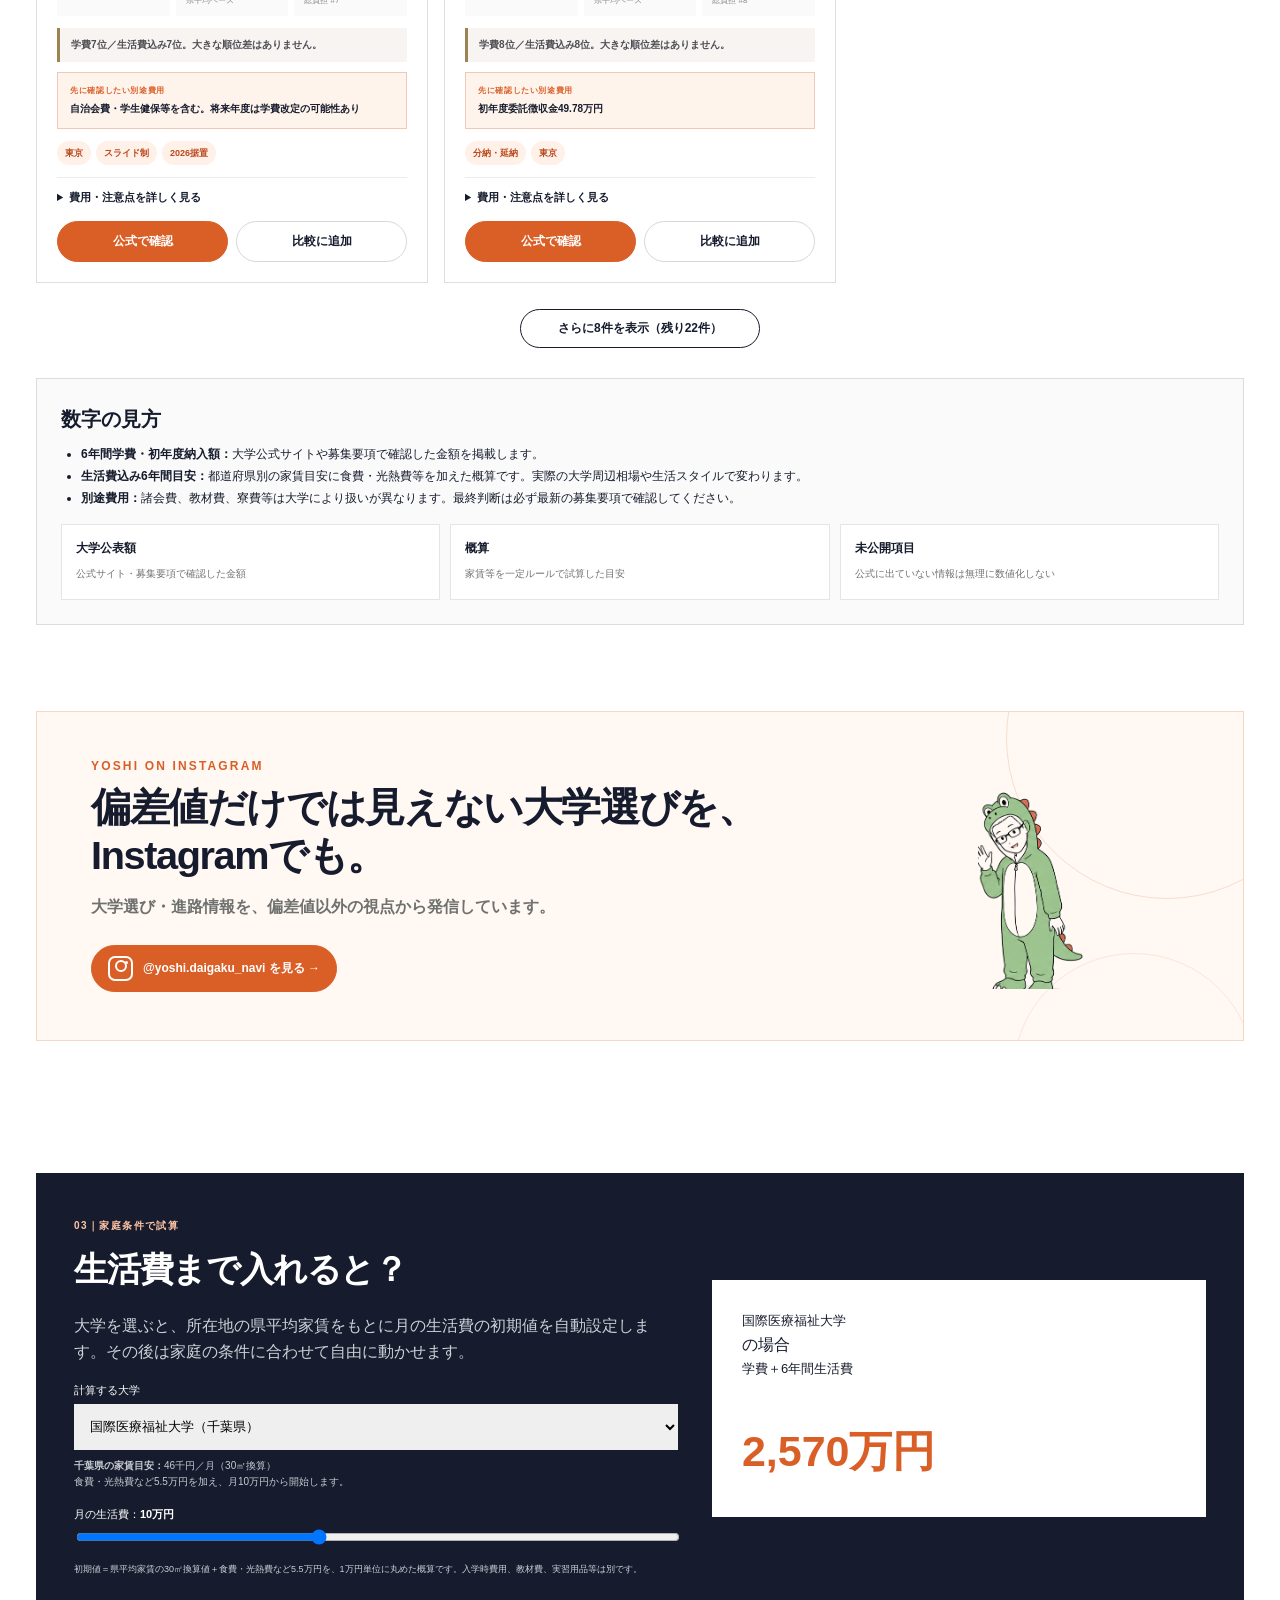
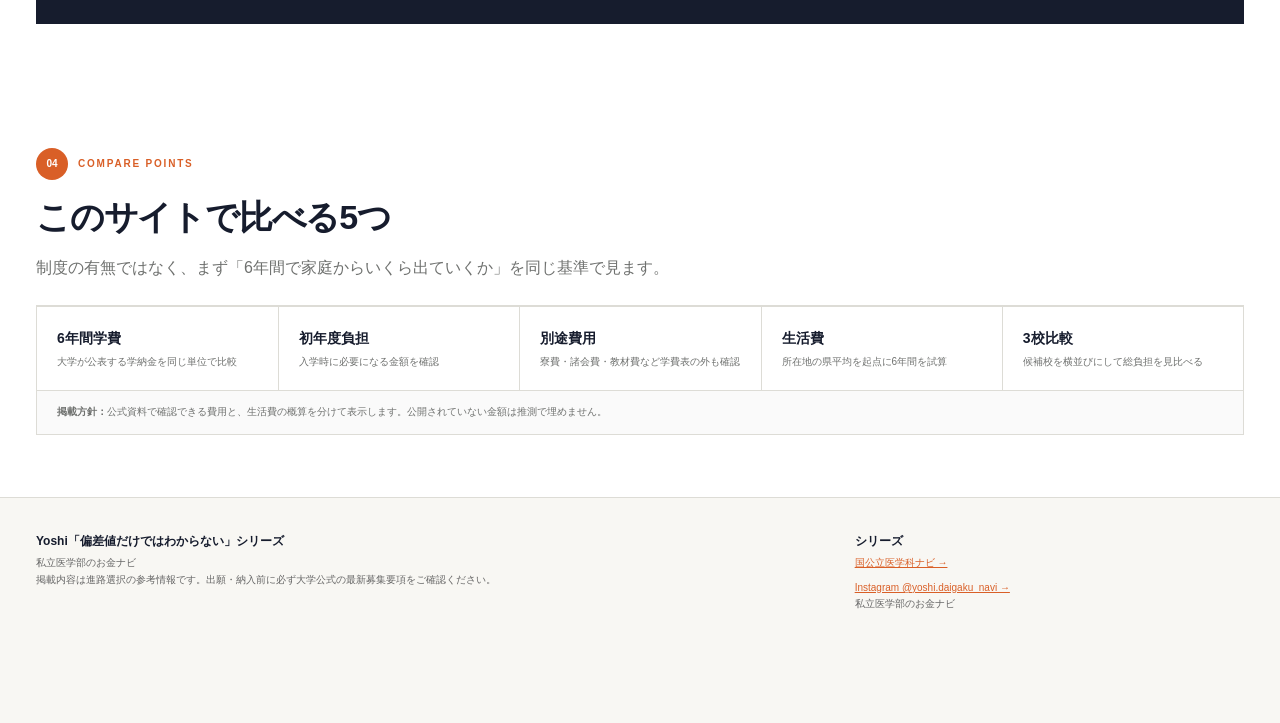
==== commit cc1541bd: "Add files via upload" ====
--- a/index.html
+++ b/index.html
@@ -1,5 +1,5 @@
 <!doctype html><html lang="ja"><head><meta charset="utf-8"><meta name="viewport" content="width=device-width,initial-scale=1"><title>私立医学部のお金ナビ｜6年間の学費・生活費を比較</title>
-<meta name="description" content="全国の私立医学部医学科を、6年間学費・初年度納入額・別途費用・特待制度・分納・所在地別生活費まで比較できる進路情報サイトです。">
+<meta name="description" content="私立医学部医学科を、6年間学費・初年度納入額・別途費用・所在地別生活費まで比較できる進路情報サイトです。">
 <meta property="og:title" content="私立医学部のお金ナビ｜偏差値だけではわからない">
 <meta property="og:description" content="私立医学部の6年間学費と生活費を、最大3校で比較。大学公式情報と概算を分けて掲載します。">
 <meta property="og:type" content="website">
@@ -9,7 +9,7 @@
   <a class="brand" href="#top" aria-label="私立医学部のお金ナビ トップへ"><span class="yoshi-word">Yoshi</span><span class="brand-divider"></span><span class="brand-series">偏差値だけではわからない<br><b>私立医学部編</b></span></a>
   <nav class="head-nav" aria-label="メインナビゲーション">
     <a class="series-switch" id="headNationalLink" href="https://yoshiokayuta2-lgtm.github.io/kokkoritsu-medical-navi/" target="_blank" rel="noopener noreferrer"><small>SERIES 01</small><b>国公立医学部へ →</b></a>
-    <a href="#finder">大学を探す</a><a href="#calculator">費用を試算</a><a href="#finder">比較する</a><a href="#deep-compare">制度を見る</a>
+    <a href="#finder">大学を探す</a><a href="#calculator">費用を試算</a><a href="#finder">比較する</a><a href="#deep-compare">比較ポイント</a>
   </nav>
 </div></div>
 <header class="hero" id="top"><div class="wrap hero-series-grid">
@@ -17,7 +17,7 @@
     <div class="guide-line"><span class="guide-pill">Yoshi’s guide</span><b>偏差値だけではわからない</b></div>
     <div class="series-label">SERIES 03 <i></i> 私立医学部のお金</div>
     <h1>私立医学部の費用は、<br><em>学費だけじゃない。</em></h1>
-    <p class="lead"><strong>学費・生活費・特待・修学資金まで、6年間の負担で比較。</strong><br>「学費が安い」だけでは見えない、家庭ごとの本当の負担を見ていこう。</p>
+    <p class="lead"><strong>学費・別途費用・生活費まで、6年間の負担で比較。</strong><br>「学費が安い」だけでは見えない、家庭ごとの本当の負担を見ていこう。</p>
     <div class="hero-actions"><a class="hero-btn primary" href="#finder">自分に合う私立医学部を探す →</a><a class="hero-btn secondary" href="#finder">3校比較する　♡</a></div>
     <p class="hero-footnote">2026年度を中心に大学公式情報を反映 ｜ 生活費は都道府県別データから概算 ｜ 最終確認は各大学の最新募集要項で</p>
   </div>
@@ -31,9 +31,28 @@
 </div></header>
 <div class="wrap"><a class="national-link" id="nationalMedicalLink" href="https://yoshiokayuta2-lgtm.github.io/kokkoritsu-medical-navi/" target="_blank" rel="noopener noreferrer"><div><small>SERIES 01</small><strong>国公立医学部ナビも見る</strong><span>入試方式・配点・地域医療などから比較する</span></div><div class="arrow">→</div></a></div>
 <section class="snapshot"><div class="wrap"><div class="snapshot-head"><div><div class="section-kicker"><span>01</span> QUICK VIEW</div><h2>まずは、3つの金額から見る</h2></div><p>クリックすると「選択中」が表示され、大学一覧をその順に切り替えます。</p></div><div class="snapshot-grid"><button class="snapshot-card" type="button" aria-pressed="false" data-snapshot-sort="total"><span>6年間学費が最も低い掲載校</span><b id="snapTotal">計算中</b><small id="snapTotalName">—</small></button><button class="snapshot-card" type="button" aria-pressed="false" data-snapshot-sort="first"><span>初年度負担が最も低い掲載校</span><b id="snapFirst">計算中</b><small id="snapFirstName">—</small></button><button class="snapshot-card" type="button" aria-pressed="false" data-snapshot-sort="burden"><span>生活費込み目安が最も低い掲載校</span><b id="snapBurden">計算中</b><small id="snapBurdenName">—</small></button></div></div></section>
-<div class="toolbar" id="finder"><div class="wrap"><div class="sort-feedback" id="sortFeedback" role="status" aria-live="polite"></div><div class="controls"><label class="control"><span class="control-title">キーワード</span><input id="q" placeholder="大学名・地域・制度で検索"></label><label class="control"><span class="control-title">掲載状況</span><select id="status"><option value="all">すべて</option><option value="priced">学費掲載済み</option><option value="verified">公式確認済み</option><option value="special">特殊制度校</option></select></label><label class="control"><span class="control-title">6年間の予算</span><select id="budget"><option value="9999">すべて</option><option value="2100">2,100万円以下</option><option value="2200">2,200万円以下</option><option value="2500">2,500万円以下</option><option value="3000">3,000万円以下</option><option value="3500">3,500万円以下</option><option value="4000">4,000万円以下</option></select></label><label class="control"><span class="control-title">並べ替え</span><select id="sort"><option value="total">学費が安い順</option><option value="first">初年度が安い順</option><option value="burden">生活費込みが安い順</option></select></label></div></div></div>
-<main><section class="section"><div class="wrap"><div class="section-heading"><div><div class="section-kicker"><span>02</span> UNIVERSITY FINDER</div><h2>私立医学部を探す</h2><p class="sub">全国31校を掲載。公式情報を確認できた大学から学費・制度データを更新しています。気になる大学は最大3校まで比較できます。</p></div><a class="btn" href="#calculator">生活費も計算する ↓</a></div><div class="resultcount"><span id="resultSummary">31校中8校を表示</span><span>絞り込みを変えると先頭から表示します</span></div><div class="grid" id="cards"></div><div class="loadmore-wrap"><button class="btn loadmore" id="loadmore" type="button">さらに表示</button></div><div class="sourcebox"><h3>数字の見方</h3><ul><li><b>6年間学費・初年度納入額：</b>大学公式サイトや募集要項で確認した金額を掲載します。</li><li><b>生活費込み6年間目安：</b>都道府県別の家賃目安に食費・光熱費等を加えた概算です。実際の大学周辺相場や生活スタイルで変わります。</li><li><b>別途費用：</b>諸会費、教材費、寮費等は大学により扱いが異なります。最終判断は必ず最新の募集要項で確認してください。</li></ul><div class="trust-row"><div class="trust-item"><b>大学公表額</b><span>公式サイト・募集要項で確認した金額</span></div><div class="trust-item"><b>概算</b><span>家賃等を一定ルールで試算した目安</span></div><div class="trust-item"><b>未公開項目</b><span>公式に出ていない情報は無理に数値化しない</span></div></div></div></div></section>
+<div class="toolbar" id="finder"><div class="wrap"><div class="sort-feedback" id="sortFeedback" role="status" aria-live="polite"></div><div class="controls"><label class="control"><span class="control-title">キーワード</span><input id="q" placeholder="大学名・地域で検索"></label><label class="control"><span class="control-title">掲載状況</span><select id="status"><option value="all">すべて</option><option value="priced">学費掲載済み</option><option value="verified">公式確認済み</option></select></label><label class="control"><span class="control-title">6年間の予算</span><select id="budget"><option value="9999">すべて</option><option value="2100">2,100万円以下</option><option value="2200">2,200万円以下</option><option value="2500">2,500万円以下</option><option value="3000">3,000万円以下</option><option value="3500">3,500万円以下</option><option value="4000">4,000万円以下</option></select></label><label class="control"><span class="control-title">並べ替え</span><select id="sort"><option value="total">学費が安い順</option><option value="first">初年度が安い順</option><option value="burden">生活費込みが安い順</option></select></label></div></div></div>
+<main><section class="section"><div class="wrap"><div class="section-heading"><div><div class="section-kicker"><span>02</span> UNIVERSITY FINDER</div><h2>私立医学部を探す</h2><p class="sub">学納金を同じ基準で比較できる私立医学部を掲載。気になる大学は最大3校まで比較できます。</p></div><a class="btn" href="#calculator">生活費も計算する ↓</a></div><div class="resultcount"><span id="resultSummary">31校中8校を表示</span><span>絞り込みを変えると先頭から表示します</span></div><div class="grid" id="cards"></div><div class="loadmore-wrap"><button class="btn loadmore" id="loadmore" type="button">さらに表示</button></div><div class="sourcebox"><h3>数字の見方</h3><ul><li><b>6年間学費・初年度納入額：</b>大学公式サイトや募集要項で確認した金額を掲載します。</li><li><b>生活費込み6年間目安：</b>都道府県別の家賃目安に食費・光熱費等を加えた概算です。実際の大学周辺相場や生活スタイルで変わります。</li><li><b>別途費用：</b>諸会費、教材費、寮費等は大学により扱いが異なります。最終判断は必ず最新の募集要項で確認してください。</li></ul><div class="trust-row"><div class="trust-item"><b>大学公表額</b><span>公式サイト・募集要項で確認した金額</span></div><div class="trust-item"><b>概算</b><span>家賃等を一定ルールで試算した目安</span></div><div class="trust-item"><b>未公開項目</b><span>公式に出ていない情報は無理に数値化しない</span></div></div></div></div></section>
+
+<section class="section instagram-section" id="instagram">
+  <div class="wrap">
+    <div class="instagram-cta">
+      <div class="instagram-copy">
+        <div class="instagram-eyebrow">YOSHI ON INSTAGRAM</div>
+        <h2>偏差値だけでは見えない大学選びを、<br>Instagramでも。</h2>
+        <p>大学選び・進路情報を、偏差値以外の視点から発信しています。</p>
+        <a class="btn instagram-btn" href="https://www.instagram.com/yoshi.daigaku_navi/" target="_blank" rel="noopener noreferrer" aria-label="YoshiのInstagramを新しいタブで開く">
+          <span class="instagram-mark" aria-hidden="true">◎</span>
+          @yoshi.daigaku_navi を見る →
+        </a>
+      </div>
+      <div class="instagram-visual" aria-hidden="true">
+        <img src="assets/img/pose-wave.png" alt="">
+      </div>
+    </div>
+  </div>
+</section>
 <section class="section" id="calculator"><div class="wrap calc"><div class="calc-grid"><div><span class="calcstep">03｜家庭条件で試算</span><h2>生活費まで入れると？</h2><p>大学を選ぶと、所在地の県平均家賃をもとに月の生活費の初期値を自動設定します。その後は家庭の条件に合わせて自由に動かせます。</p><label for="calcUniversity">計算する大学</label><select id="calcUniversity"></select><div class="rentnote" id="rentNote"></div><label>月の生活費：<b id="lifeLabel">12万円</b></label><input type="range" id="life" min="0" max="25" value="12" step="1"><p class="legend">初期値＝県平均家賃の30㎡換算値＋食費・光熱費など5.5万円を、1万円単位に丸めた概算です。入学時費用、教材費、実習用品等は別です。</p></div><div class="result"><span id="resultUniversity">順天堂大学</span>の場合<br><span>学費＋6年間生活費</span><br><b id="grand">2,944万円</b></div></div></div></section>
-<section class="section" id="deep-compare"><div class="wrap"><div class="section-kicker"><span>04</span> DEEP COMPARE</div><h2>さらに詳しく比較できる項目</h2><p class="sub">まずは全大学で「学費・別途費用・生活費・3校比較」を揃え、制度情報は公式に確認できたものから順次追加します。</p><div class="roadmap"><div class="roadmap-main"><div class="roadmap-ready"><div class="roadmap-label">✓ 全大学で揃える基本項目</div><p class="roadmap-title">6年間で「実際にいくら必要か」を比較</p><p class="roadmap-text">6年間学費、初年度納入額、学費表の外にある別途費用、所在地別の生活費目安を同じ基準で整理。最大3校まで比較できます。</p></div><div class="roadmap-next"><div class="roadmap-label">＋ 確認できた大学から追加</div><p class="roadmap-title">制度まで含めると、負担はさらに変わる</p><p class="roadmap-text">制度の有無だけでなく、金額・対象人数・継続条件・勤務義務まで公式資料で確認できた範囲を掲載します。</p></div></div><div class="roadmap-items"><div class="roadmap-item"><b>特待・減免</b><span>免除額、対象人数、入学時のみ／毎年審査を区別</span></div><div class="roadmap-item"><b>地域枠・修学資金</b><span>貸与額、返還免除条件、卒業後の勤務条件まで確認</span></div><div class="roadmap-item"><b>分納・留年・寮</b><span>分納可否、留年時の負担、寮費など公開情報を追加</span></div></div><div class="roadmap-note"><b>掲載方針：</b>大学ごとに公開情報の粒度が異なるため、確認できない項目は推測で埋めず「公式公開資料では確認できず」と表示します。</div></div></div></section></main>
-<footer class="footer"><div class="wrap footer-grid"><div><strong>Yoshi「偏差値だけではわからない」シリーズ</strong>私立医学部のお金ナビ<br>掲載内容は進路選択の参考情報です。出願・納入前に必ず大学公式の最新募集要項をご確認ください。</div><div><strong>シリーズ</strong><a id="footerNationalLink" href="https://yoshiokayuta2-lgtm.github.io/kokkoritsu-medical-navi/" target="_blank" rel="noopener noreferrer">国公立医学科ナビ →</a><br>私立医学部のお金ナビ</div></div></footer><div id="comparebar" class="comparebar hidden"><div><div class="compare-status"><b><span id="comparecount">0</span>/3校を選択</b><span id="comparehint" class="comparehint">あと2校選べます</span></div><div id="comparechips" class="comparechips"></div></div><div class="compareactions"><button class="btn clearbtn" id="clearcompare" type="button">すべて外す</button><button class="btn primary" id="opencompare" type="button">選んだ大学を比較</button></div></div><div class="modal" id="comparemodal" aria-hidden="true"><div class="modalbox"><div class="modalhead"><div><h2 style="margin:0">大学を比較</h2><div class="sub" style="margin:3px 0 0">最大3校。スマホでは大学ごとに縦表示します。</div></div><button class="closebtn" id="closecompare">閉じる</button></div><div id="comparecontent"></div></div></div>
+<section class="section" id="deep-compare"><div class="wrap"><div class="section-kicker"><span>04</span> COMPARE POINTS</div><h2>このサイトで比べる5つ</h2><p class="sub">制度の有無ではなく、まず「6年間で家庭からいくら出ていくか」を同じ基準で見ます。</p><div class="roadmap"><div class="roadmap-items five-points"><div class="roadmap-item"><b>6年間学費</b><span>大学が公表する学納金を同じ単位で比較</span></div><div class="roadmap-item"><b>初年度負担</b><span>入学時に必要になる金額を確認</span></div><div class="roadmap-item"><b>別途費用</b><span>寮費・諸会費・教材費など学費表の外も確認</span></div><div class="roadmap-item"><b>生活費</b><span>所在地の県平均を起点に6年間を試算</span></div><div class="roadmap-item"><b>3校比較</b><span>候補校を横並びにして総負担を見比べる</span></div></div><div class="roadmap-note"><b>掲載方針：</b>公式資料で確認できる費用と、生活費の概算を分けて表示します。公開されていない金額は推測で埋めません。</div></div></div></section></main>
+<footer class="footer"><div class="wrap footer-grid"><div><strong>Yoshi「偏差値だけではわからない」シリーズ</strong>私立医学部のお金ナビ<br>掲載内容は進路選択の参考情報です。出願・納入前に必ず大学公式の最新募集要項をご確認ください。</div><div><strong>シリーズ</strong><a id="footerNationalLink" href="https://yoshiokayuta2-lgtm.github.io/kokkoritsu-medical-navi/" target="_blank" rel="noopener noreferrer">国公立医学科ナビ →</a><br><a href="https://www.instagram.com/yoshi.daigaku_navi/" target="_blank" rel="noopener noreferrer">Instagram @yoshi.daigaku_navi →</a><br>私立医学部のお金ナビ</div></div></footer><div id="comparebar" class="comparebar hidden"><div><div class="compare-status"><b><span id="comparecount">0</span>/3校を選択</b><span id="comparehint" class="comparehint">あと2校選べます</span></div><div id="comparechips" class="comparechips"></div></div><div class="compareactions"><button class="btn clearbtn" id="clearcompare" type="button">すべて外す</button><button class="btn primary" id="opencompare" type="button">選んだ大学を比較</button></div></div><div class="modal" id="comparemodal" aria-hidden="true"><div class="modalbox"><div class="modalhead"><div><h2 style="margin:0">大学を比較</h2><div class="sub" style="margin:3px 0 0">最大3校。スマホでは大学ごとに縦表示します。</div></div><button class="closebtn" id="closecompare">閉じる</button></div><div id="comparecontent"></div></div></div>
 <a class="top-return" href="#top" aria-label="ページ上部へ戻る"><span>↑</span><small>TOP</small></a><script src="assets/js/app.js" defer></script></body></html>
--- a/assets/css/styles.css
+++ b/assets/css/styles.css
@@ -91,3 +91,237 @@
   .compare-status{width:100%;justify-content:space-between}
   .comparehint{font-size:9px}
 }
+
+/* v20 mobile-first readability */
+@media(max-width:760px){
+  /* Header: keep series switch, but reduce vertical pressure */
+  .serieshead{position:relative}
+  .serieshead .inner{height:72px;gap:10px}
+  .brand{min-width:0}
+  .yoshi-word{font-size:24px}
+  .brand-divider{margin:0 8px;height:32px}
+  .brand-series{font-size:7px;line-height:1.2;min-width:0}
+  .brand-series b{font-size:10px;white-space:nowrap}
+  .series-switch{padding:8px 10px;min-width:116px;text-align:left;flex:0 0 auto}
+  .series-switch small{font-size:7px}
+  .series-switch b{font-size:10px}
+
+  /* Finder: do not pin a giant form over the page */
+  .toolbar{position:static;top:auto;padding:12px 0;background:#fff8f3;border-top:1px solid #f0dfd6}
+  .controls{grid-template-columns:1fr 1fr;gap:10px 8px}
+  .control:first-child{grid-column:1 / -1}
+  .control:last-child{grid-column:1 / -1}
+  .control-title{font-size:9px;margin:0 0 4px 3px}
+  .controls input,.controls select{height:44px;border-radius:8px;padding:0 11px;font-size:13px}
+  .controls input{font-size:14px}
+
+  /* Feedback becomes a short toast instead of another block in the form */
+  .sort-feedback.show{position:fixed;left:12px;right:12px;top:12px;z-index:90;margin:0;padding:10px 12px;box-shadow:0 10px 28px rgba(66,32,18,.18);font-size:11px;background:#fff4ec}
+
+  /* University list */
+  .section{padding:30px 0}
+  .section-heading{gap:10px;margin-bottom:14px}
+  .section h2{font-size:28px;line-height:1.25}
+  .sub{font-size:12px;line-height:1.7}
+  .resultcount{font-size:10px;gap:5px;flex-direction:column;margin-bottom:12px}
+  .grid{gap:12px}
+  .card{padding:15px;border-radius:0}
+  .card h3{font-size:22px;line-height:1.28;margin:10px 0 2px}
+  .place{font-size:10px}
+  .badge,.tag{font-size:8px;padding:4px 7px}
+  .rank{font-size:9px}
+  .primarymoney{margin:13px 0 8px;padding:12px 13px;border-left-width:4px}
+  .primarymoney span{font-size:8px}
+  .primarymoney b{font-size:27px;line-height:1.15;margin-top:4px}
+  .primarymoney small{font-size:7px}
+  .minimoney{grid-template-columns:repeat(3,minmax(0,1fr));gap:4px;margin-bottom:8px}
+  .minimoney div{padding:8px 6px;text-align:center}
+  .minimoney span{font-size:7px;line-height:1.25;min-height:18px}
+  .minimoney b{font-size:10px;line-height:1.3;white-space:normal}
+  .minimoney small{font-size:6.5px;line-height:1.25}
+  .cost-insight{margin:8px 0 0;padding:8px 9px;font-size:9px}
+  .extra-callout{margin:8px 0 9px;padding:9px 10px}
+  .extra-callout span{font-size:7px}
+  .extra-callout b{font-size:9px}
+  .tags{gap:4px}
+  .tipdetails{margin-top:9px;padding-top:8px}
+  .tipdetails summary{font-size:10px}
+  .tipbody{font-size:10px}
+  .actions{gap:6px;margin-top:11px}
+  .actions .btn{font-size:10px;padding:9px 7px;min-width:0}
+
+  /* Compare bar should not consume half the viewport */
+  .comparebar{left:10px;right:10px;bottom:10px;transform:none;width:auto;padding:9px 10px;gap:7px;border-radius:12px}
+  .comparebar>div:first-child{gap:5px}
+  .comparebar b{font-size:11px}
+  .comparechips{display:none}
+  .comparehint{font-size:8px}
+  .compareactions{gap:5px}
+  .compareactions .btn{padding:8px 9px;font-size:9px}
+  @keyframes compareIn{from{opacity:0;transform:translateY(8px)}to{opacity:1;transform:translateY(0)}}
+
+  /* Back-to-top: small and out of the content area */
+  .top-return{right:10px;bottom:76px;width:42px;height:42px;border-radius:50%;box-shadow:0 5px 16px rgba(20,25,38,.18)}
+  .top-return span{font-size:15px}
+  .top-return small{font-size:6px}
+
+  /* Calculator */
+  .calc{padding:24px 16px}
+  .calc h2{font-size:28px}
+  .calc p{font-size:12px}
+  .result{min-height:145px;padding:22px}
+  .result b{font-size:35px}
+
+  /* Compare modal: stack each university instead of forcing a wide table */
+  .modal{padding:8px}
+  .modalbox{padding:14px;max-height:94vh}
+  .modalhead{top:-14px;padding-bottom:8px}
+  .comparetable{min-width:0;width:100%;display:block}
+  .comparetable thead{display:none}
+  .comparetable tbody,.comparetable tr,.comparetable th,.comparetable td{display:block;width:100%}
+  .comparetable tr{border-bottom:1px solid var(--line);padding:10px 0}
+  .comparetable th,.comparetable td{border:0;padding:4px 0;font-size:10px}
+  .comparetable .rowlabel{font-size:9px;color:var(--private);font-weight:900;position:static;background:transparent}
+  .comparetable td::before{content:attr(data-label);display:block;font-weight:900;color:var(--ink);margin-bottom:2px}
+
+  /* Scroll targets can now start close to the top because toolbar is not sticky */
+  #calculator,#finder{scroll-margin-top:14px}
+}
+
+/* v21: cost-only scope */
+.five-points{grid-template-columns:repeat(5,1fr)}
+@media(max-width:900px){.five-points{grid-template-columns:repeat(2,1fr)}}
+@media(max-width:560px){.five-points{grid-template-columns:1fr}.five-points .roadmap-item{padding:16px 18px}}
+
+/* Instagram CTA */
+.instagram-section{
+  padding-top:24px;
+  padding-bottom:70px;
+}
+.instagram-cta{
+  position:relative;
+  overflow:hidden;
+  min-height:285px;
+  display:grid;
+  grid-template-columns:minmax(0,1.45fr) minmax(220px,.55fr);
+  align-items:center;
+  gap:30px;
+  padding:48px 54px;
+  background:var(--private-pale, #fff8f3);
+  border:1px solid rgba(217,95,39,.22);
+}
+.instagram-cta::before{
+  content:"";
+  position:absolute;
+  width:320px;height:320px;border-radius:50%;
+  right:-85px;top:-135px;
+  border:1px solid rgba(217,95,39,.18);
+}
+.instagram-cta::after{
+  content:"";
+  position:absolute;
+  width:240px;height:240px;border-radius:50%;
+  right:-12px;bottom:-155px;
+  border:1px solid rgba(217,95,39,.12);
+}
+.instagram-copy{position:relative;z-index:2}
+.instagram-eyebrow{
+  margin-bottom:12px;
+  font-size:12px;
+  line-height:1;
+  letter-spacing:.18em;
+  font-weight:900;
+  color:var(--private, #d95f27);
+}
+.instagram-cta h2{
+  margin:0 0 14px;
+  font-size:clamp(30px,3.1vw,48px);
+  line-height:1.2;
+  letter-spacing:-.035em;
+}
+.instagram-cta p{
+  margin:0 0 25px;
+  color:var(--muted, #666);
+  font-weight:700;
+}
+.instagram-btn{
+  display:inline-flex;
+  align-items:center;
+  gap:10px;
+  background:var(--private, #d95f27);
+  color:#fff;
+  border-color:var(--private, #d95f27);
+}
+.instagram-btn:hover{color:#fff}
+.instagram-mark{
+  width:25px;height:25px;border:2px solid currentColor;border-radius:7px;
+  display:inline-grid;place-items:center;
+  font-size:0;
+  position:relative;
+}
+.instagram-mark::before{
+  content:"";
+  width:8px;height:8px;border:2px solid currentColor;border-radius:50%;
+}
+.instagram-mark::after{
+  content:"";
+  position:absolute;right:3px;top:3px;width:3px;height:3px;border-radius:50%;background:currentColor;
+}
+.instagram-visual{
+  position:relative;
+  z-index:1;
+  height:225px;
+  display:flex;
+  align-items:flex-end;
+  justify-content:center;
+}
+.instagram-visual img{
+  display:block;
+  max-width:220px;
+  max-height:220px;
+  width:auto;
+  height:auto;
+  object-fit:contain;
+  object-position:center bottom;
+}
+.footer a[href*="instagram.com"]{
+  display:inline-block;
+  margin-top:8px;
+}
+
+@media(max-width:760px){
+  .instagram-section{padding:12px 0 42px}
+  .instagram-cta{
+    min-height:0;
+    grid-template-columns:1fr;
+    gap:12px;
+    padding:28px 22px 18px;
+  }
+  .instagram-cta h2{
+    font-size:28px;
+    line-height:1.25;
+  }
+  .instagram-cta h2 br{display:none}
+  .instagram-cta p{
+    margin-bottom:18px;
+    font-size:14px;
+    line-height:1.7;
+  }
+  .instagram-btn{
+    width:100%;
+    min-height:50px;
+    justify-content:center;
+    padding-left:12px;
+    padding-right:12px;
+    font-size:14px;
+  }
+  .instagram-visual{
+    height:118px;
+    justify-content:flex-end;
+    margin-top:-2px;
+  }
+  .instagram-visual img{
+    max-width:125px;
+    max-height:125px;
+  }
+}
